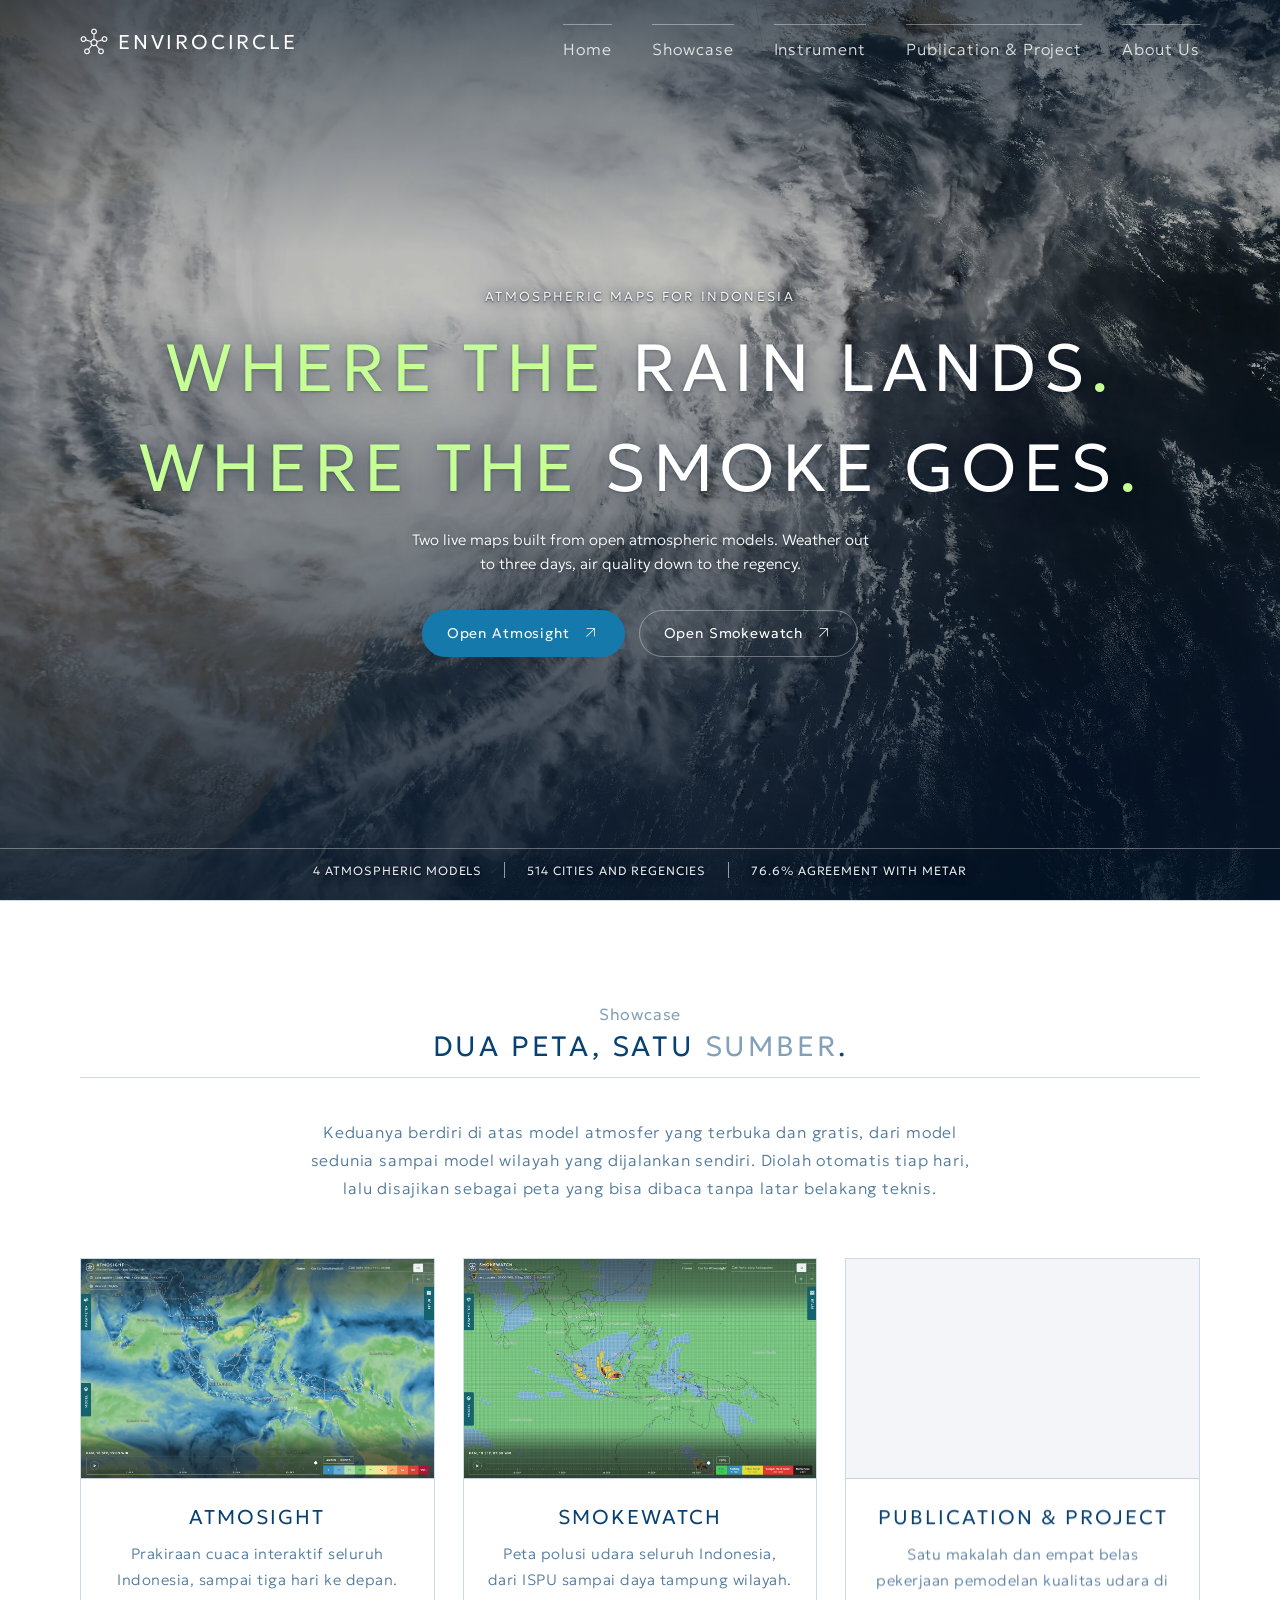
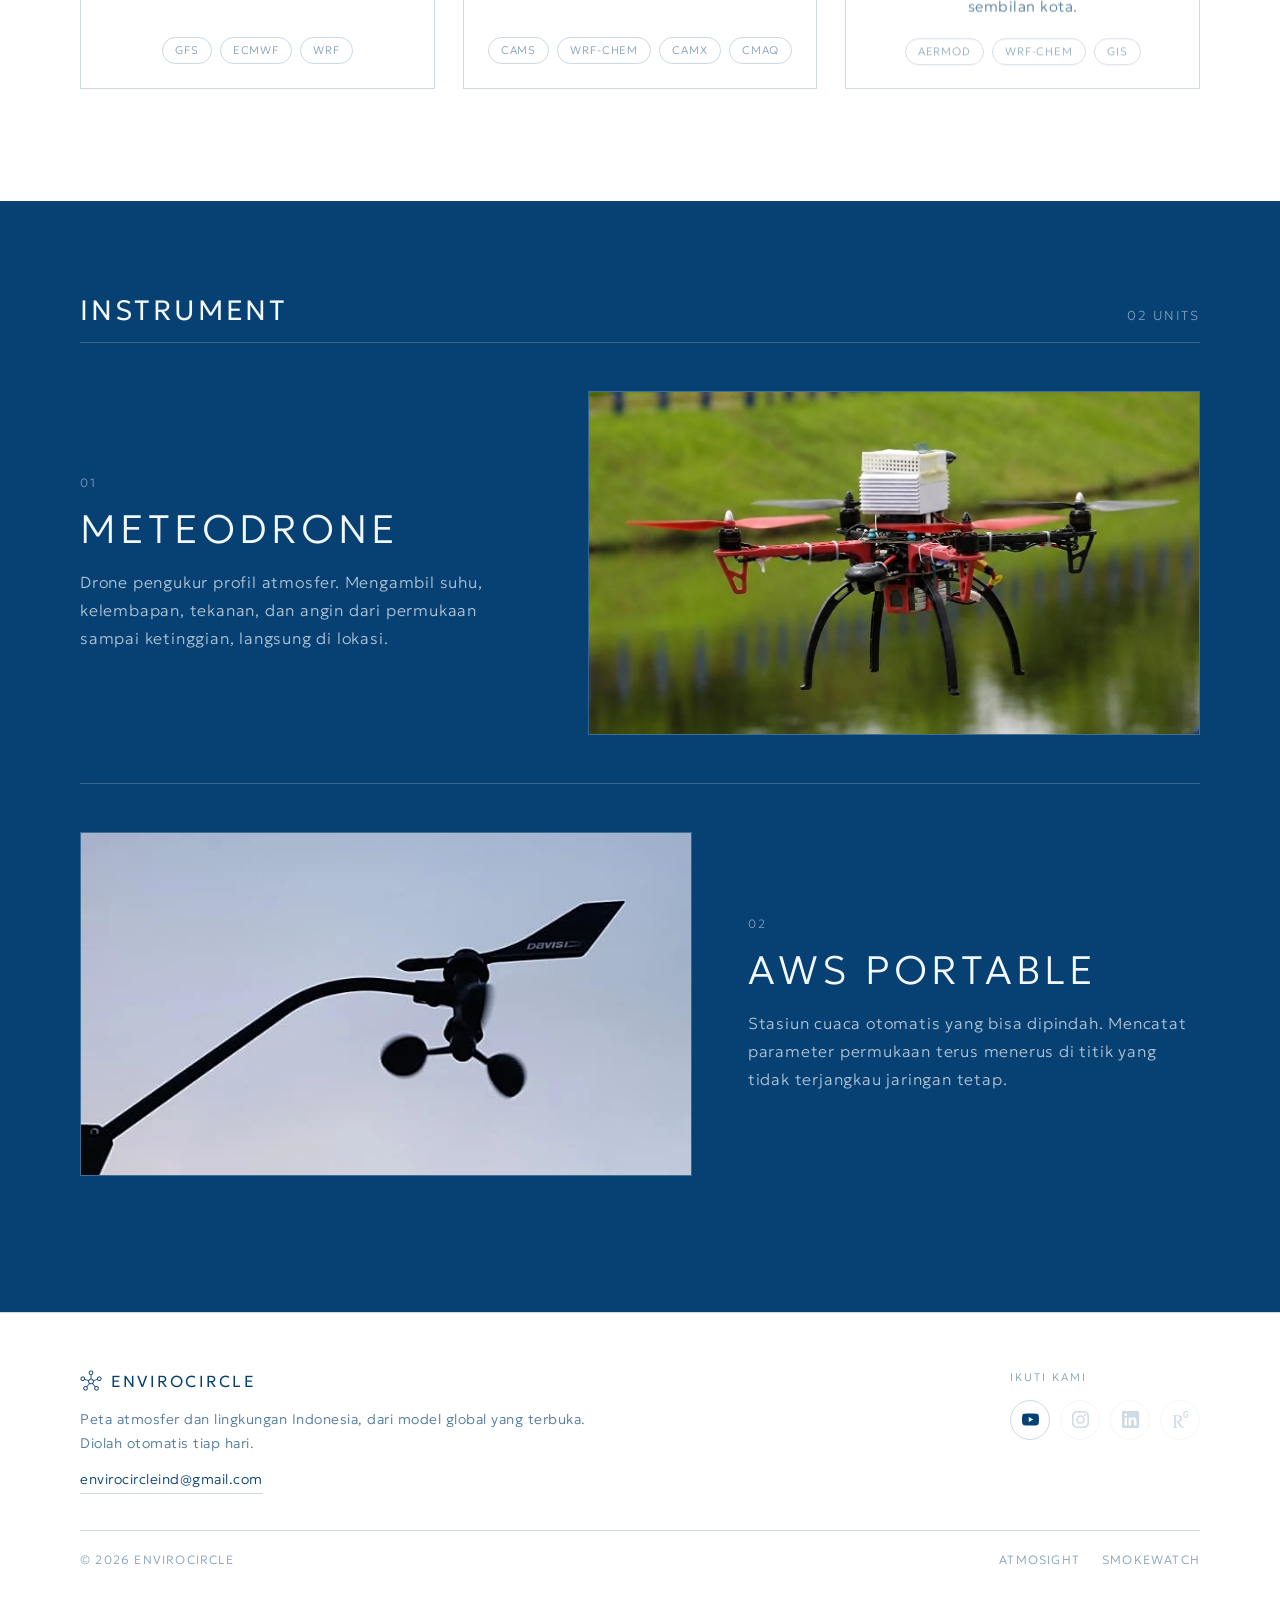
==== index.html @ d5dfc547 "Landing dirombak, dua halaman baru, dan palet diganti total Satu commit untuk dua pekerjaan sekaligu" ====
<!doctype html>
<html lang="id">
<head>
  <meta charset="utf-8" />
  <meta name="viewport" content="width=device-width, initial-scale=1" />
  <title>Envirocircle</title>
  <meta name="description" content="Platform peta cuaca dan kualitas udara Indonesia dari model global gratis. Produk Atmosight dan Smokewatch." />

  <!-- Open Graph / kartu preview saat link dibagikan.
       DITAMBAHKAN 5 Sep 2026, sebelumnya halaman ini TIDAK PUNYA sama sekali.
       Itu kelalaian yang paling merugikan dari tiga halaman yang ada, sebab
       justru alamat inilah yang paling sering dikirim ke orang. Tanpa baris
       baris ini, yang muncul di WhatsApp cuma teks alamat telanjang, tanpa
       judul, tanpa keterangan, dan tanpa gambar. -->
  <link rel="canonical" href="https://envirocircle.info/" />
  <meta property="og:type" content="website" />
  <meta property="og:site_name" content="Envirocircle" />
  <meta property="og:title" content="Envirocircle — Peta atmosfer dan lingkungan Indonesia" />
  <meta property="og:description" content="Dua peta untuk Indonesia, cuaca dan kualitas udara, dari model atmosfer terbuka. Diolah otomatis tiap hari." />
  <meta property="og:url" content="https://envirocircle.info/" />
  <meta property="og:image" content="https://envirocircle.info/og-image.jpg" />
  <meta property="og:image:width" content="2400" />
  <meta property="og:image:height" content="1100" />
  <meta name="twitter:card" content="summary_large_image" />
  <meta name="twitter:title" content="Envirocircle — Peta atmosfer dan lingkungan Indonesia" />
  <meta name="twitter:description" content="Dua peta untuk Indonesia, cuaca dan kualitas udara, dari model atmosfer terbuka. Diolah otomatis tiap hari." />
  <meta name="twitter:image" content="https://envirocircle.info/og-image.jpg" />
  <meta name="theme-color" content="#ffffff" />
  <!-- Lambang tab. Landing SEBELUMNYA tidak punya sama sekali, jadi yang
       tampil ikon kosong bawaan Chrome, sedangkan dua app peta punya. -->
  <link rel="icon" type="image/svg+xml" href="favicon.svg" />
  <link rel="apple-touch-icon" href="icon-192.png" />

  <link rel="preconnect" href="https://fonts.googleapis.com" />
  <link rel="preconnect" href="https://fonts.gstatic.com" crossorigin />
  <!-- Geologica, satu keluarga untuk seluruh halaman. Space Grotesk dan
       JetBrains Mono DIBUANG 8 Sep 2026 bersama gaya neubrutalism-nya.
       Variable font, jadi satu berkas menanggung berat 100 sampai 900, dan
       yang dipakai di sini cuma yang ringan, 200 dan 300. -->
  <link href="https://fonts.googleapis.com/css2?family=Geologica:wght@100..900&display=swap" rel="stylesheet" />
  <link href="https://fonts.googleapis.com/css2?family=Material+Symbols+Outlined:opsz,wght,FILL,GRAD@20..48,100..700,0..1,-50..200&display=block" rel="stylesheet" />
  <link rel="stylesheet" href="style.css" />

  <!-- Penanda "JS hidup". Keadaan awal animasi hanya dipasang kalau kelas ini ada,
       jadi tanpa JS seluruh teks hero tetap terlihat. -->
  <script>document.documentElement.className += " js-anim";</script>
</head>
<!-- DUA SAKLAR FOTO HERO. Aturan dan alasannya di blok DUA SAKLAR FOTO di
     style.css. Ringkasnya, ukur terang dua pita pada potongan yang benar benar
     tampil, lebih dari 150 dari 255 berarti pita itu terang dan tulisan di
     atasnya harus tinta teal, bukan putih. Angka tiap foto ada di tabel dekat
     <img> hero di bawah. -->
<!-- SAKLAR hero-diam masih ada dan masih jalan, sekarang sengaja TIDAK
     dipasang. Menambahkan kelas hero-diam ke <body> di bawah ini mematikan
     seluruh gerak hero dalam sekali sentuh, tanpa menyentuh berkas lain.
     Dipakai 27 Sep waktu animasi lama dimatikan, lalu dilepas lagi waktu
     animasi masuk yang baru dipasang. -->
<body>

  <!-- Top bar dibekukan. Sengaja DI LUAR .hero, bukan di dalamnya, supaya
       position:fixed tidak pernah tersandera containing block dari transform
       atau overflow milik hero. -->
  <header class="hero-top">
    <div class="hero-bar">
      <a class="brand" href="#top" data-anim="top">
        <span class="brand-mark"><span class="material-symbols-outlined">hub</span></span>
        <span class="brand-name">Envirocircle</span>
      </a>
      <!-- Urutan diminta user, Home, Showcase, Team. Sekaligus mengikuti urutan
           bagiannya di halaman. Penyeimbang .bar-isi dibuang, menu sudah
           mentok kanan jadi tidak ada yang perlu diimbangi. -->
      <nav class="hero-nav">
        <a href="#top" data-anim="top">Home</a>
        <a href="#showcase" data-anim="top">Showcase</a>
        <a href="#instrumen" data-anim="top">Instrument</a>
        <a href="work/" data-anim="top">Publication &amp; Project</a>
        <a href="about/" data-anim="top">About Us</a>
      </nav>
    </div>
  </header>

  <!-- ============================ HERO ============================ -->
  <section class="hero" id="top">
    <!-- LATAR FOTO, 27 September 2026.
         Menggantikan dua kanvas animasi kontur PM2.5 dan partikel angin.
         Kanvasnya dibuang dari sini dan hero.js tidak lagi dimuat, tapi dua
         duanya SENGAJA masih ada di repo. Mengembalikannya cukup menaruh lagi
         dua baris canvas di sini plus tag script hero.js di bawah.
         Lima fotonya sudah ikut di img/, jadi menukar pilihan cukup mengganti
         src di bawah ini plus membetulkan dua saklar di <body>. Terang dua
         pitanya sudah diukur pada potongan yang tampil.

           berkas           isi                 pita atas  pita bawah  saklar
           img/hero-5.webp  siklon dari satelit     190       167      bawah saja
           img/hero-4.webp  matahari terbit         222        46      nol
           img/hero-3.webp  awan senja               33        98      nol
           img/hero-2.webp  awan putih siang         77       163      bawah saja
           img/hero-1.webp  sama dengan hero-4 tapi sumbernya kecil, sudah kalah

         DUA CATATAN yang dibayar dengan kesalahan, jangan diulang.

         Satu, rata rata saja TIDAK CUKUP, lihat juga sebarannya. Pita atas
         hero-5 rata ratanya 190 alias terang, tapi itu campuran, kiri awan
         putih 199 dan kanan laut gelap dengan p10 cuma 77. Saklar
         foto-atas-terang sempat dipasang dan akibatnya menu di kanan hampir
         hilang. Kalau satu pita BELANG begitu, pakai peneduh GELAP dan huruf
         putih. Menggelapkan sanggup menurunkan sisi terang ke tingkat yang
         terbaca, sedangkan wash putih tidak sanggup menaikkan sisi gelap.
         Hitungannya, latar 230 lawan 60, peneduh gelap jadi 105 lawan 28, dua
         duanya aman untuk huruf putih. Wash putih jadi 239 lawan 130, dan 130
         itu terlalu gelap untuk tinta teal.

         Dua, angka di tabel itu diukur SEBELUM lapis gelap 25 persen dipasang
         27 Sep. Lapis itu menurunkan kedua pita sekitar seperempatnya, jadi
         hero-5 yang tadinya 190 dan 167 kini sekitar 142 dan 125, dua duanya
         di bawah 150. Itu sebabnya sekarang TIDAK ADA saklar yang dipasang
         sama sekali dan tulisannya putih semua. Kalau ganti foto, ukur ulang
         SESUDAH lapis gelapnya, bukan sebelum.

         Tiga, hero-4 pita atasnya 222 tapi tetap TIDAK perlu foto-atas-terang,
         sebab peneduh gelap bawaan sudah menurunkannya ke sekitar 104. Angka
         150 itu patokan awal, bukan hukum. Kalau ragu, potret lalu lihat.

         RESEP MEMBUAT WEBP-NYA, jangan asal simpan ulang. Ada DUA resep,
         pilih menurut besar sumbernya.

         A. Sumber BESAR, 3000 piksel ke atas. Dipakai hero-4 dan hero-5.
            Khusus hero-5 sumbernya TEGAK 5600x7200, jadi dipotong dulu jadi
            pita 3:2 dengan pusat di 52 persen tinggi, baru dikecilkan. Kalau
            dikirim tegak apa adanya, 56 persen gambarnya tidak pernah tampil
            di desktop dan berkasnya 814 KB, bukan 438 KB. Pertajamnya juga
            lebih tipis lagi (r0,6 50 persen) sebab citra satelit itu berbintik
            dan mempertajamnya bikin berkasnya membengkak tanpa terlihat.
            Kecilkan dulu ke 2800 lebar dengan Lanczos, baru dipertajam TIPIS.

              from PIL import Image, ImageFilter
              im = Image.open("Hero#4.jpg").convert("RGB")
              im = im.resize((2800, 1867), Image.LANCZOS)
              im = im.filter(ImageFilter.UnsharpMask(radius=0.9, percent=75, threshold=3))
              im.save("img/hero-4.webp", "WEBP", quality=84, method=6)

            Kenapa 2800 dan bukan lebih besar. Diukur, di layar retina 2880
            ketajamannya naik terus sampai sekitar 2800 lalu DATAR, 70,2 di
            2800 lawan 71,0 di 3200, sementara berkasnya terus membengkak.
            Kenapa bukan 1920. Di layar 1920 biasa memang 1920 paling tajam
            sebab tidak diskalakan sama sekali, tapi di retina dia anjlok ke
            47,0. Mengecilkan gambar itu jauh lebih ramah daripada
            membesarkan, jadi kelebihan piksel tidak merugikan.

         B. Sumber KECIL, seperti Hero#1 sampai Hero#3 yang cuma 1440x1024.
            Jangan dikecilkan, langsung pertajam KUAT di ukuran aslinya.

              im = im.filter(ImageFilter.UnsharpMask(radius=1.2, percent=85, threshold=3))
              im.save("img/hero-3.webp", "WEBP", quality=90, method=6)

            Alasannya, browser yang meregangkan 1440 ke 1920 memotong
            ketajaman jadi separuh, 132,7 turun ke 52,8. Dipertajam dulu
            mengembalikannya ke 111. Membuat berkas 2880 hasil pembesaran
            JUSTRU lebih tumpul (95) dan dua kali lebih berat, jadi jangan.
            Unsharp lebih kuat dari ini mulai memunculkan bintik di langit
            yang rata, threshold 3 itu yang menahannya. -->
    <div class="hero-foto" aria-hidden="true">
      <img src="img/hero-5.webp" alt="" width="2400" height="1600"
           fetchpriority="high" decoding="async" />
    </div>


    <!-- ISI HERO, ditulis ulang 27 September 2026.
         Sebelumnya cuma tagline "Precise Forecast." dan satu tombol "See it
         live". Empat hal yang tidak dijawabnya, ini apa, di mana, ada berapa
         peta, dan kenapa harus percaya. Sekarang lima lapis, label, judul,
         penjelas, dua tombol, lalu pita bukti.

         JUDUL LAMA BESERTA ANIMASINYA disimpan utuh di bawah blok ini sebagai
         komentar. Koreografi titik yang memantul dari "Forecast." ke huruf i
         itu TERIKAT pada dua kata itu, tidak bisa ikut pindah ke judul baru.
         Kalau mau dikembalikan, tukar saja blok h1-nya. -->
    <div class="hero-inner">
      <!-- Pembungkus yang MEMUSATKAN. Dia yang memakan sisa tinggi hero lalu
           menaruh isinya di tengah, tegak maupun mendatar. Pita bukti sengaja
           di luar dia, supaya tetap menempel di tepi bawah. -->
      <div class="hero-tengah">
      <div class="hero-teks">
        <span class="hero-kicker" data-anim="fade">Atmospheric maps for Indonesia</span>

        <!-- Dua baris = dua produk, satu baris satu peta. Kata "Where the"
             berulang di dua baris, jadi yang berulang itu yang diredupkan
             lewat kelas .glow dan yang membedakan dibiarkan penuh. Titiknya
             terakota, meneruskan motif titik dari judul lama. -->
        <h1 class="hero-title">
          <span class="hl hl-1"><span class="hl-in"><span class="glow">Where the </span>rain lands<span class="ttk">.</span></span></span>
          <span class="hl hl-2"><span class="hl-in"><span class="glow">Where the </span>smoke goes<span class="ttk">.</span></span></span>
        </h1>

        <p class="hero-lead" data-anim="fade">Two live maps built from open atmospheric models. Weather out to three days, air quality down to the regency.</p>
      </div>

      <!-- Dua pintu untuk dua kebutuhan. Yang cari hujan dan yang cari asap
           karhutla itu bukan orang yang sama, jadi satu tombol umum menyuruh
           mereka menebak. Atmosight yang berisi, Smokewatch bergaris, sebab
           dua tombol berisi sama sama mencolok justru menghilangkan titik
           tumpu. Kalau mau ditukar, pindahkan saja kelas pill--garis. -->
      <div class="hero-foot">
        <a class="pill pill--lg" href="atmosight/" data-anim="fade">
          <span>Open Atmosight</span>
          <span class="pill-ico"><span class="material-symbols-outlined">arrow_outward</span></span>
        </a>
        <a class="pill pill--lg pill--garis" href="smokewatch/" data-anim="fade">
          <span>Open Smokewatch</span>
          <span class="pill-ico"><span class="material-symbols-outlined">arrow_outward</span></span>
        </a>
      </div>
      </div>

      <!-- PITA BUKTI. Menempel di tepi bawah hero, melebar penuh sampai
           gutter, dipisah garis rambut. Isinya angka, bukan janji. Butir
           terakhir DIISI DARI DATA, bukan diketik, lihat skrip di ekor
           berkas. Kalau katalognya tak terbaca, butir itu sembunyi sendiri
           dan tiga butir lainnya tetap tampil. -->
      <div class="hero-bukti">
        <!-- Garisnya elemen sungguhan, bukan border milik wadah, supaya bisa
             DITARIK dari tengah ke dua sisi waktu masuk. Border tidak bisa
             dianimasikan seperti itu, transform butuh elemen sendiri. -->
        <span class="hb-garis" aria-hidden="true"></span>
        <span class="hb-butir">4 atmospheric models</span>
        <span class="hb-butir">514 cities and regencies</span>
        <span class="hb-butir">76.6% agreement with METAR</span>
        <span class="hb-butir" id="hero-segar" hidden></span>
      </div>
    </div>

    <!-- CADANGAN JUDUL LAMA, 27 September 2026. Jangan dihapus, ini satu
         satunya tempat koreografi titik itu masih tertulis utuh. Kalau mau
         dipakai lagi, tukar dengan <h1> di atas, lalu buang kelas hero-diam
         dari <body>.

         <h1 class="hero-title">
           <span class="hl hl-1"><span class="hl-in"><span class="pc pc-a">Prec</span><span class="pc pc-i">&#305;</span><span class="pc pc-b">se</span></span></span>
           <span class="hl hl-2"><span class="hl-in"><span class="pc fc-a glow">Foreca</span><span class="pc fc-s glow">s</span><span class="pc fc-t glow">t</span><span class="fc-slot"><span class="pc fc-dot">.</span><span class="fc-dot2">.</span></span></span></span>
         </h1>

         Huruf i ditulis &#305; yaitu i TANPA TITIK, sebab titiknya datang
         belakangan dari titik milik "Forecast." yang ditendang huruf t.
         Advance &#305; sama persis dengan i, dan Prec + &#305; + se = 702,40
         = advance "Precise" utuh, jadi tidak ada kerning yang hilang gara
         gara dipecah. -->
  </section>

  <!-- ============ Bagian lain (disembunyikan dulu, digarap nanti) ============ -->
  <main>

    <section id="tentang" hidden>
      <div class="wrap">
        <div class="about-band">
          <span class="section-head">Tentang</span>
          <h2>Satu platform, <span class="glow">dua peta</span> untuk Indonesia.</h2>
          <p>Envirocircle adalah platform peta atmosfer dan lingkungan untuk Indonesia. Kami ambil model global yang terbuka dan gratis, lalu olah jadi peta interaktif yang bisa dibaca tanpa latar belakang teknis.</p>
          <p>Semua berjalan otomatis. Data disegarkan tiap hari, dan tiap titik di peta bisa diklik untuk rincian setempat.</p>
        </div>
      </div>
    </section>

    <section id="showcase">
      <div class="wrap">
        <!-- Pola kepala bagian yang sama dengan Team, label kecil lalu judul
             lalu garis rambut. Pembungkusnya yang menggambar garisnya. -->
        <div class="sec-head">
          <span class="section-head" data-sc>Showcase</span>
          <h2 class="sc-title" data-sc>Dua peta, satu <span class="glow">sumber</span>.</h2>
        </div>
        <p class="sc-lead" data-sc>Keduanya berdiri di atas model atmosfer yang terbuka dan gratis, dari model sedunia sampai model wilayah yang dijalankan sendiri. Diolah otomatis tiap hari, lalu disajikan sebagai peta yang bisa dibaca tanpa latar belakang teknis.</p>

        <!-- TIGA KARTU BERJAJAR, ditulis ulang 27 September 2026.

             Sebelumnya korsel satu kartu besar dengan dua panah geser, dan
             keterangannya di bawah, cuma milik kartu yang sedang aktif. Yang
             diminta user sekarang kebalikannya, ketiganya tampil sekaligus
             dalam satu bingkai, dan tiap kartu memperlihatkan pratinjau, nama,
             dan keterangannya bersamaan tanpa perlu digulir.

             KODE KORSELNYA TIDAK DIBUANG. Seluruh IIFE-nya masih utuh di
             anim.js dan seluruh CSS-nya masih utuh di style.css. Dia
             mematikan dirinya sendiri dengan rapi, sebab baris pertamanya
             mencari #sc-rel, #sc-kiri, #sc-kanan, dan #sc-ket, dan keempatnya
             sudah tidak ada di sini lagi. Jadi menghidupkannya kembali cukup
             mengembalikan markup ini, tanpa menyentuh berkas lain.

             IKUT HILANG bersama korsel itu KARTU PETA HIDUP, yaitu bingkai
             iframe yang memuat app sungguhan lalu dikecilkan dari 1400x875.
             Itu keputusan yang perlu diketahui, bukan kelalaian. Dengan tiga
             kartu berjajar lebarnya tinggal sekitar sepertiga, peta hidup di
             ukuran segitu tidak terbaca, dua iframe sekaligus berat, dan
             kartu ketiga memang tidak punya app untuk dimuat. Jadi ketiganya
             sekarang memakai pratinjau diam. Kodenya tetap ada kalau nanti
             mau dipakai lagi, misalnya cuma pada kartu yang sedang disorot. -->
        <div class="sc-baris" data-sc>
          <a class="sc-kartu" href="atmosight/">
            <span class="sc-kartu-gambar">
              <img src="img/atmosight.webp?v=20260911" width="1400" height="875" decoding="async"
                   alt="Tampilan Atmosight, peta angin seluruh Indonesia dari model GFS" />
            </span>
            <span class="sc-kartu-isi">
              <span class="sc-kartu-nama">Atmosight</span>
              <span class="sc-kartu-desc">Prakiraan cuaca interaktif seluruh Indonesia, sampai tiga hari ke depan.</span>
              <span class="chips">
                <span class="chip">GFS</span><span class="chip">ECMWF</span><span class="chip">WRF</span>
              </span>
            </span>
          </a>

          <a class="sc-kartu" href="smokewatch/">
            <span class="sc-kartu-gambar">
              <img src="img/smokewatch.webp?v=20260911" width="1400" height="875" decoding="async"
                   alt="Tampilan Smokewatch, peta ISPU seluruh Indonesia dari model CAMS" />
            </span>
            <span class="sc-kartu-isi">
              <span class="sc-kartu-nama">Smokewatch</span>
              <span class="sc-kartu-desc">Peta polusi udara seluruh Indonesia, dari ISPU sampai daya tampung wilayah.</span>
              <span class="chips">
                <span class="chip">CAMS</span><span class="chip">WRF-Chem</span><span class="chip">CAMx</span><span class="chip">CMAQ</span>
              </span>
            </span>
          </a>

          <!-- Kartu ketiga SUDAH HIDUP sejak 27 Sep, tujuannya halaman
               work/ yang berisi satu makalah dan empat belas pekerjaan.
               Pratinjaunya memakai figur peta kerawanan banjir dari
               makalahnya, sebab itu satu satunya gambar di sini yang
               benar benar hasil, bukan tangkapan layar app. -->
          <a class="sc-kartu" href="work/">
            <span class="sc-kartu-gambar">
              <img src="img/karya/pub-1.webp" width="1100" height="553" decoding="async"
                   alt="Peta kerawanan banjir Bandar Lampung, keluaran model dari makalah kami" />
            </span>
            <span class="sc-kartu-isi">
              <span class="sc-kartu-nama">Publication &amp; Project</span>
              <span class="sc-kartu-desc">Satu makalah dan empat belas pekerjaan pemodelan kualitas udara di sembilan kota.</span>
              <span class="chips">
                <span class="chip">AERMOD</span><span class="chip">WRF-Chem</span><span class="chip">GIS</span>
              </span>
            </span>
          </a>
        </div>
      </div>
    </section>


    <!-- INSTRUMEN, menggantikan bagian Team, 27 September 2026.

         Tata letaknya mengikuti bagian CORPORATE SOCIAL RESPONSIBILITY di
         raja.co.id/en, dibongkar dari HTML-nya sendiri bukan ditebak. Yang
         diambil tiga hal.
           1. Pita berwarna penuh selebar layar, di sana hijau, di sini teal.
           2. Kepalanya SATU BARIS LABEL SAJA, seukuran judul t2 yaitu 28px
              berat 300 huruf besar, dengan garis rambut 0,7px di bawahnya.
              Tidak ada judul kedua, tidak ada kalimat pembuka.
           3. Isinya keterangan di KIRI dan gambar di KANAN.

         FOTONYA BELUM ADA. Yang terpasang sekarang bidang kosong bergaris
         rambut dengan satu ikon, sesuai permintaan user pakai dummy dulu.
         Begitu fotonya masuk, sisipkan <img> di dalam .ins-foto lalu buang
         ikon dan baris catatannya, CSS-nya sudah siap menerima.

         KETERANGANNYA JUGA SEMENTARA. Ditulis dari nama alatnya saja, belum
         dikonfirmasi ke user, sebab yang diminta sekarang tata letaknya dulu. -->
    <section id="instrumen">
      <div class="wrap">
        <div class="bag-head" data-sc>
          <h2 class="bag-judul">Instrument</h2>
          <span class="bag-jumlah">02 units</span>
        </div>

        <div class="ins-baris" data-sc>
          <div class="ins-teks">
            <span class="ins-no">01</span>
            <h3 class="ins-nama">Meteodrone</h3>
            <p class="ins-desc">Drone pengukur profil atmosfer. Mengambil suhu, kelembapan, tekanan, dan angin dari permukaan sampai ketinggian, langsung di lokasi.</p>
          </div>
          <div class="ins-foto">
            <img src="img/instrumen-meteodrone.webp" width="1246" height="701" loading="lazy" decoding="async"
                 alt="Meteodrone, drone pengukur profil atmosfer" />
          </div>
        </div>

        <!-- Baris kedua DIBALIK, foto di kiri keterangan di kanan. Zigzag,
             diminta user. Urutan di markup sengaja TIDAK ditukar, yang ditukar
             cuma kolomnya lewat CSS, supaya urutan bacanya tetap nomor, nama,
             keterangan, lalu gambar, baik di pembaca layar maupun waktu
             ditumpuk di layar sempit. -->
        <div class="ins-baris ins-baris--balik" data-sc>
          <div class="ins-teks">
            <span class="ins-no">02</span>
            <h3 class="ins-nama">AWS Portable</h3>
            <p class="ins-desc">Stasiun cuaca otomatis yang bisa dipindah. Mencatat parameter permukaan terus menerus di titik yang tidak terjangkau jaringan tetap.</p>
          </div>
          <div class="ins-foto">
            <img src="img/instrumen-aws.webp" width="690" height="388" loading="lazy" decoding="async"
                 alt="AWS portable, stasiun cuaca otomatis yang bisa dipindah" />
          </div>
        </div>
      </div>
    </section>

    <!-- Bagian Publication dan Project SUDAH PINDAH ke halaman sendiri,
         work/index.html, 27 September 2026. Sempat ditulis sebagai dua
         bagian di landing ini, lalu user memutuskan dia harus halaman
         terpisah, bukan landing yang ditambah bagian. Isinya gambar keluaran
         model yang banyak dan besar, dan itu memang tidak pantas menumpang
         di halaman depan.

         Pintunya kartu ketiga di Showcase, yang sekarang sudah hidup. -->
    <!-- CADANGAN BAGIAN TEAM, 27 September 2026. Diganti Instrumen atas
         permintaan user. Markup dan seluruh CSS .team-* masih utuh, dan tiga
         fotonya masih ada di img/. Mengembalikannya cukup menukar blok ini
         dengan yang di atas, lalu membetulkan tautan menu dan dua daftar
         bagian di anim.js.

    <section id="team">
      <div class="wrap">
        <div class="team-head">
          <span class="section-head" data-sc>Team</span>
          <h2 class="team-title" data-sc>Meet our team.</h2>
        </div>

        <!- - Urutannya Alvin, Andreas, Farras. - ->
        <div class="team-row" data-sc>
          <h3 class="team-name">Alvin</h3>
          <div class="team-photo">
            <img src="img/tim-alvin.webp" width="466" height="585"
                 decoding="async" alt="Alvin" />
          </div>
        </div>

        <div class="team-row" data-sc>
          <h3 class="team-name">Andreas</h3>
          <div class="team-photo">
            <img src="img/tim-andreas.webp" width="466" height="800"
                 decoding="async" alt="Andreas" />
          </div>
        </div>

        <div class="team-row" data-sc>
          <h3 class="team-name">Farras</h3>
          <div class="team-photo">
            <img src="img/tim-farras.webp" width="487" height="800"
                 decoding="async" alt="Farras" />
          </div>
        </div>
      </div>
    </section>
    -->

    <!-- FOOTER, 27 September 2026.

         SENGAJA DI LUAR TUMPUKAN STICKY. Hero, Showcase, dan Instrumen saling
         menumpuk waktu digulir, tapi footer TIDAK ikut, diminta user. Dia
         position relative dengan z-index 4, satu tingkat di atas Instrumen
         yang 3, jadi dia menutup rapi waktu naik dan tidak pernah tertimpa.

         Yang sudah punya alamat cuma YouTube dan surel. Sisanya sengaja
         ditampilkan sebagai LOGO MATI, bukan tautan, sebab akunnya belum ada.
         Ditulis <span>, bukan <a> tanpa href, supaya betul betul tidak bisa
         diklik dan tidak ikut urutan tab. Begitu akunnya ada, tukar <span>
         jadi <a href="..."> lalu buang kelas f-sos--mati. -->
    <footer>
      <div class="wrap">
        <div class="f-atas" data-sc>
          <div class="f-kiri">
            <a class="f-brand" href="#top">
              <span class="f-brand-mark"><span class="material-symbols-outlined">hub</span></span>
              <span>Envirocircle</span>
            </a>
            <p class="f-note">Peta atmosfer dan lingkungan Indonesia, dari model global yang terbuka. Diolah otomatis tiap hari.</p>
            <a class="f-surel" href="mailto:envirocircleind@gmail.com">envirocircleind@gmail.com</a>
          </div>

          <div class="f-kanan">
            <span class="f-sos-label">Ikuti kami</span>
            <div class="f-sos">
              <a class="f-sos-btn" href="https://www.youtube.com/@enviroCircle"
                 target="_blank" rel="noopener" aria-label="YouTube Envirocircle"><svg viewBox="0 0 24 24" aria-hidden="true" focusable="false"><path d="M23.498 6.186a3.016 3.016 0 0 0-2.122-2.136C19.505 3.545 12 3.545 12 3.545s-7.505 0-9.377.505A3.017 3.017 0 0 0 .502 6.186C0 8.07 0 12 0 12s0 3.93.502 5.814a3.016 3.016 0 0 0 2.122 2.136c1.871.505 9.376.505 9.376.505s7.505 0 9.377-.505a3.015 3.015 0 0 0 2.122-2.136C24 15.93 24 12 24 12s0-3.93-.502-5.814zM9.545 15.568V8.432L15.818 12l-6.273 3.568z" /></svg></a>
              <span class="f-sos-btn f-sos--mati" title="Belum ada" aria-hidden="true"><svg viewBox="0 0 24 24" aria-hidden="true" focusable="false"><path d="M7.0301.084c-1.2768.0602-2.1487.264-2.911.5634-.7888.3075-1.4575.72-2.1228 1.3877-.6652.6677-1.075 1.3368-1.3802 2.127-.2954.7638-.4956 1.6365-.552 2.914-.0564 1.2775-.0689 1.6882-.0626 4.947.0062 3.2586.0206 3.6671.0825 4.9473.061 1.2765.264 2.1482.5635 2.9107.308.7889.72 1.4573 1.388 2.1228.6679.6655 1.3365 1.0743 2.1285 1.38.7632.295 1.6361.4961 2.9134.552 1.2773.056 1.6884.069 4.9462.0627 3.2578-.0062 3.668-.0207 4.9478-.0814 1.28-.0607 2.147-.2652 2.9098-.5633.7889-.3086 1.4578-.72 2.1228-1.3881.665-.6682 1.0745-1.3378 1.3795-2.1284.2957-.7632.4966-1.636.552-2.9124.056-1.2809.0692-1.6898.063-4.948-.0063-3.2583-.021-3.6668-.0817-4.9465-.0607-1.2797-.264-2.1487-.5633-2.9117-.3084-.7889-.72-1.4568-1.3876-2.1228C21.2982 1.33 20.628.9208 19.8378.6165 19.074.321 18.2017.1197 16.9244.0645 15.6471.0093 15.236-.005 11.977.0014 8.718.0076 8.31.0215 7.0301.0839m.1402 21.6932c-1.17-.0509-1.8053-.2453-2.2287-.408-.5606-.216-.96-.4771-1.3819-.895-.422-.4178-.6811-.8186-.9-1.378-.1644-.4234-.3624-1.058-.4171-2.228-.0595-1.2645-.072-1.6442-.079-4.848-.007-3.2037.0053-3.583.0607-4.848.05-1.169.2456-1.805.408-2.2282.216-.5613.4762-.96.895-1.3816.4188-.4217.8184-.6814 1.3783-.9003.423-.1651 1.0575-.3614 2.227-.4171 1.2655-.06 1.6447-.072 4.848-.079 3.2033-.007 3.5835.005 4.8495.0608 1.169.0508 1.8053.2445 2.228.408.5608.216.96.4754 1.3816.895.4217.4194.6816.8176.9005 1.3787.1653.4217.3617 1.056.4169 2.2263.0602 1.2655.0739 1.645.0796 4.848.0058 3.203-.0055 3.5834-.061 4.848-.051 1.17-.245 1.8055-.408 2.2294-.216.5604-.4763.96-.8954 1.3814-.419.4215-.8181.6811-1.3783.9-.4224.1649-1.0577.3617-2.2262.4174-1.2656.0595-1.6448.072-4.8493.079-3.2045.007-3.5825-.006-4.848-.0608M16.953 5.5864A1.44 1.44 0 1 0 18.39 4.144a1.44 1.44 0 0 0-1.437 1.4424M5.8385 12.012c.0067 3.4032 2.7706 6.1557 6.173 6.1493 3.4026-.0065 6.157-2.7701 6.1506-6.1733-.0065-3.4032-2.771-6.1565-6.174-6.1498-3.403.0067-6.156 2.771-6.1496 6.1738M8 12.0077a4 4 0 1 1 4.008 3.9921A3.9996 3.9996 0 0 1 8 12.0077" /></svg></span>
              <span class="f-sos-btn f-sos--mati" title="Belum ada" aria-hidden="true"><svg viewBox="0 0 24 24" aria-hidden="true" focusable="false"><path d="M20.447 20.452h-3.554v-5.569c0-1.328-.027-3.037-1.852-3.037-1.853 0-2.136 1.445-2.136 2.939v5.667H9.351V9h3.414v1.561h.046c.477-.9 1.637-1.85 3.37-1.85 3.601 0 4.267 2.37 4.267 5.455v6.286zM5.337 7.433c-1.144 0-2.063-.926-2.063-2.065 0-1.138.92-2.063 2.063-2.063 1.14 0 2.064.925 2.064 2.063 0 1.139-.925 2.065-2.064 2.065zm1.782 13.019H3.555V9h3.564v11.452zM22.225 0H1.771C.792 0 0 .774 0 1.729v20.542C0 23.227.792 24 1.771 24h20.451C23.2 24 24 23.227 24 22.271V1.729C24 .774 23.2 0 22.222 0h.003z" /></svg></span>
              <span class="f-sos-btn f-sos--mati" title="Belum ada" aria-hidden="true"><svg viewBox="0 0 24 24" aria-hidden="true" focusable="false"><path d="M19.586 0c-.818 0-1.508.19-2.073.565-.563.377-.97.936-1.213 1.68a3.193 3.193 0 0 0-.112.437 8.365 8.365 0 0 0-.078.53 9 9 0 0 0-.05.727c-.01.282-.013.621-.013 1.016a31.121 31.123 0 0 0 .014 1.017 9 9 0 0 0 .05.727 7.946 7.946 0 0 0 .077.53h-.005a3.334 3.334 0 0 0 .113.438c.245.743.65 1.303 1.214 1.68.565.376 1.256.564 2.075.564.8 0 1.536-.213 2.105-.603.57-.39.94-.916 1.175-1.65.076-.235.135-.558.177-.93a10.9 10.9 0 0 0 .043-1.207v-.82c0-.095-.047-.142-.14-.142h-3.064c-.094 0-.14.047-.14.141v.956c0 .094.046.14.14.14h1.666c.056 0 .084.03.084.086 0 .36 0 .62-.036.865-.038.244-.1.447-.147.606-.108.385-.348.664-.638.876-.29.212-.738.35-1.227.35-.545 0-.901-.15-1.21-.353-.306-.203-.517-.454-.67-.915a3.136 3.136 0 0 1-.147-.762 17.366 17.367 0 0 1-.034-.656c-.01-.26-.014-.572-.014-.939a26.401 26.403 0 0 1 .014-.938 15.821 15.822 0 0 1 .035-.656 3.19 3.19 0 0 1 .148-.76 1.89 1.89 0 0 1 .742-1.01c.344-.244.593-.352 1.137-.352.508 0 .815.096 1.144.303.33.207.528.492.764.925.047.094.111.118.198.07l1.044-.43c.075-.048.09-.115.042-.199a3.549 3.549 0 0 0-.466-.742 3 3 0 0 0-.679-.607 3.313 3.313 0 0 0-.903-.41A4.068 4.068 0 0 0 19.586 0zM8.217 5.836c-1.69 0-3.036.086-4.297.086-1.146 0-2.291 0-3.007-.029v.831l1.088.2c.744.144 1.174.488 1.174 2.264v11.288c0 1.777-.43 2.12-1.174 2.263l-1.088.2v.832c.773-.029 2.12-.086 3.465-.086 1.29 0 2.951.057 3.667.086v-.831l-1.49-.2c-.773-.115-1.174-.487-1.174-2.264v-4.784c.688.057 1.29.057 2.206.057 1.748 3.123 3.41 5.472 4.355 6.56.86 1.032 2.177 1.691 3.839 1.691.487 0 1.003-.086 1.318-.23v-.744c-1.031 0-2.063-.716-2.808-1.518-1.26-1.376-2.95-3.582-4.355-6.074 2.32-.545 4.04-2.722 4.04-4.9 0-3.208-2.492-4.698-5.758-4.698zm-.515 1.29c2.406 0 3.839 1.26 3.839 3.552 0 2.263-1.547 3.782-4.097 3.782-.974 0-1.404-.03-2.063-.086v-7.19c.66-.059 1.547-.059 2.32-.059z" /></svg></span>
            </div>
          </div>
        </div>

        <div class="f-bawah" data-sc>
          <span class="f-hak">&copy; 2026 Envirocircle</span>
          <span class="f-tautan">
            <a href="atmosight/">Atmosight</a>
            <a href="smokewatch/">Smokewatch</a>
          </span>
        </div>
      </div>
    </footer>

  </main>

  <!-- hero.js DILEPAS 27 Sep 2026, latarnya sekarang foto bukan kanvas.
       Berkasnya dan pm25-frames.json sengaja tetap di repo. -->
  <!-- Butir terakhir pita bukti, diisi dari data bukan diketik. Yang dibaca
       cuma header Last-Modified catalog.json GFS, jadi ongkosnya satu
       permintaan HEAD tanpa badan. Pola dan alasannya sama dengan titik segar
       di dua app, yang ditanya kapan berkasnya MENDARAT di folder kita, bukan
       kapan datanya dimasak. Gagal apa pun, butirnya tetap sembunyi dan sisa
       pita tidak terganggu. -->
  <script>
  (function () {
    var el = document.getElementById("hero-segar");
    if (!el || !window.fetch) return;
    var BULAN = ["Jan","Feb","Mar","Apr","May","Jun","Jul","Aug","Sep","Oct","Nov","Dec"];
    fetch("backend/atmosight/data/output/gfs/catalog.json", { method: "HEAD", cache: "no-store" })
      .then(function (r) {
        var lm = r.ok && r.headers.get("last-modified");
        if (!lm) return;
        var d = new Date(lm);
        if (isNaN(d.getTime())) return;
        var w = new Date(d.getTime() + 7 * 3600000);   // WIB = UTC+7
        var dua = function (n) { return (n < 10 ? "0" : "") + n; };
        el.textContent = "Updated " + w.getUTCDate() + " " + BULAN[w.getUTCMonth()] +
                         ", " + dua(w.getUTCHours()) + "." + dua(w.getUTCMinutes()) + " WIB";
        el.hidden = false;
      })
      .catch(function () { /* jaringan mati, biarkan sembunyi */ });
  })();
  </script>
  <script src="vendor/gsap.min.js"></script>
  <script src="vendor/ScrollTrigger.min.js"></script>
  <script src="anim.js"></script>
</body>
</html>
---- style.css ----
/* =====================================================================
   Envirocircle, landing.

   GAYA DIGANTI TOTAL 8 September 2026. Yang sebelumnya di sini neubrutalism,
   garis 3px, bayangan keras nol blur, isian cyan, tombol yang turun menempel
   waktu ditekan. Semua itu DIBUANG, bukan dilunakkan. Jangan dipasang lagi
   sepotong sepotong, dua bahasa itu tidak bisa hidup di satu halaman.

   Acuannya raja.co.id, dibongkar langsung dari CSS-nya, bukan ditebak.
   Yang diambil empat hal.
     1. Satu keluarga huruf untuk segalanya, Geologica.
     2. Berat huruf RINGAN semua. Judul 300, badan 200, terkecil 100.
        Tidak ada yang tebal.
     3. Judul HURUF BESAR dengan jarak huruf 0,1em. Ini yang paling menentukan
        rasanya. Tanpa jarak selebar itu, huruf besar tipis cuma terbaca
        seperti teriakan.
     4. Bentuk dibuat dari RUANG KOSONG dan GARIS RAMBUT 0,7px, bukan dari
        border dan bayangan. Tidak ada box-shadow di berkas ini, sengaja.

   PALETNYA DIGANTI TOTAL 27 September 2026, colorhunt
   074173-1679AB-5DEBD7-C5FF95. Empat warna itu saja, tidak ditambah warna
   lain, dan kertasnya TETAP PUTIH, diminta user. Peran tiap warna ditulis
   di :root di bawah. Yang berubah cuma NILAI tokennya, satu pun aturan
   di bawah :root tidak perlu disentuh, itu sebabnya tokennya dulu dibuat.
   ===================================================================== */

:root {
  /* ---- PALET BARU, 27 September 2026 ----
     colorhunt 074173-1679AB-5DEBD7-C5FF95, dipilih user. Perintahnya
     "modif total paletnya" dan "background dominan putih". Jadi kertasnya
     tetap putih, keempat warna itu yang jadi tinta, penunjuk, dan pemuncak.

     Perannya dibagi menurut ANGKA KONTRAS, bukan menurut selera.
       #074173  10,43 di atas putih  -> TINTA. Semua teks, garis, pita gelap.
       #1679AB   4,82 di atas putih  -> PENUNJUK. Lolos sebagai teks maupun
                                        sebagai bidang berhuruf putih.
       #5DEBD7   1,47 di atas putih  -> TIDAK BOLEH jadi teks di atas putih.
                                        Dia BIDANG, dan hurufnya tinta (7,12).
       #C5FF95   1,16 di atas putih  -> sama, bahkan lebih terang. Cuma jadi
                                        pemuncak di ATAS tinta (9,00).
     Dua warna terakhir itu yang paling sering salah pakai. Kalau ragu,
     tanya satu hal, apakah dia berdiri di atas putih. Kalau iya, jangan. */
  --ink: #074173;
  --paper: #ffffff;
  --ink-70: rgba(7, 65, 115, .7);
  --ink-50: rgba(7, 65, 115, .5);
  --ink-20: rgba(7, 65, 115, .2);
  /* Ditambah 27 Sep 2026 untuk garis rambut DI ATAS FOTO. Garis 20 persen
     lahir untuk kertas putih, di atas foto yang ramai dia hilang. */
  --ink-30: rgba(7, 65, 115, .3);
  --ink-5:  rgba(7, 65, 115, .05);

  /* Kebalikannya, dipakai di pita gelap Instrumen, Project, dan pita angka
     About. Hurufnya bukan putih murni tapi putih kebiruan yang sehue dengan
     tintanya, kontras 9,74 di atas #074173, lapang. */
  --sisi: #074173;
  --sisi-teks: #F2F8FC;
  --sisi-70: rgba(242, 248, 252, .7);
  --sisi-50: rgba(242, 248, 252, .5);
  --sisi-20: rgba(242, 248, 252, .2);

  /* ---- PENUNJUK ----
     Menggantikan terakota #C8553D yang dipakai sejak 11 Sep. Dia dipakai
     SEDIKIT, cuma untuk yang menunjuk, dan dia satu satunya warna palet
     yang boleh jadi teks maupun bidang sekaligus.
     Bedanya dengan tinta itu terang dan kroma, bukan hue. Di palet ini
     memang tidak ada warna tua kedua yang hue-nya lain, jadi yang membuat
     penunjuk terbaca sebagai penunjuk itu LETAK dan BOBOTNYA, bukan hue.
     Untuk yang benar benar harus mencolok, pakai --kilau, bukan ini. */
  --aksen: #1679AB;
  --aksen-tua: #115F86;
  --aksen-teks: #ffffff;

  /* ---- PEMUNCAK dan SOROTAN ----
     Dua warna terang palet ini. Keduanya TIDAK PERNAH jadi teks di atas
     putih, dan itu bukan anjuran tapi larangan, angkanya 1,16 dan 1,47.
       --kilau  bidang berhuruf tinta (9,00), atau huruf di atas tinta (9,00).
                Dipakai paling jarang, cuma satu dua titik per halaman.
       --sorot  sama, kontrasnya 7,12. Untuk bidang yang lebih luas.
       --sorot-tipis  cucian samar untuk baris yang disorot kursor. Ditaruh
                DI ATAS PUTIH, jadi hurufnya tetap tinta dan tetap terbaca. */
  --kilau: #C5FF95;
  --kilau-teks: #074173;
  --sorot: #5DEBD7;
  --sorot-teks: #074173;
  --sorot-tipis: rgba(93, 235, 215, .22);

  /* Garis rambut. 0,7px, bukan 1px. Angka aslinya memang begitu, dan bedanya
     kelihatan, 1px sudah terbaca sebagai garis yang disengaja sedangkan
     0,7px terbaca sebagai batas yang nyaris tidak ada. */
  --rambut: 0.7px;

  /* ---- PITA KONTUR HERO ----
     Nama nama di bawah ini WARISAN, dan sekarang kanvasnya pun sudah tidak
     dipasang, hero-nya foto. hero.js membaca --lime-hi, --lime, --lime-dim,
     --primary, --primary-deep, dan --paper lewat getComputedStyle untuk
     menyusun tangga warna konturnya. Dibiarkan hidup supaya kanvasnya bisa
     dinyalakan lagi kapan saja tanpa menyentuh JS-nya.
     JANGAN diganti namanya, dan jangan dipakai untuk apa pun selain ini.
     Urutannya wajib makin gelap dari atas ke bawah, dan sekarang tangganya
     kebetulan jatuh persis pada keempat warna palet, dari lime ke navy.
     Terang relatifnya 0,93 0,86 0,66 0,18 0,05, turun terus. */
  --lime-hi:      #E9FFD6;
  --lime:         #C5FF95;
  --lime-dim:     #5DEBD7;
  --primary:      #1679AB;
  --primary-deep: #074173;

  /* ---- Margin halaman ----
     Tangga aslinya raja, px-4 lalu 10 lalu 14 lalu 20 dalam satuan Tailwind,
     yaitu 16, 40, 56, 80 px. Sengaja px mati, bukan vw. Di gaya begini yang
     menahan halaman itu ruang kosong yang KONSISTEN, dan vw membuatnya ikut
     meregang sehingga irama antar layar tidak pernah sama. */
  --gutter: 16px;

  --font-sans: "Geologica", ui-sans-serif, system-ui, -apple-system, sans-serif;
}

@media (min-width: 640px)  { :root { --gutter: 40px; } }
@media (min-width: 1024px) { :root { --gutter: 56px; } }
@media (min-width: 1280px) { :root { --gutter: 80px; } }

* { box-sizing: border-box; }
[hidden] { display: none !important; }

html { scroll-behavior: smooth; }
/* Bar beku setinggi 84px, sisakan sedikit udara di bawahnya. */
section[id] { scroll-margin-top: 100px; }

body {
  margin: 0; background: var(--paper); color: var(--ink);
  font-family: var(--font-sans); font-weight: 200; line-height: 1.5;
  -webkit-font-smoothing: antialiased;
}
a { color: inherit; text-decoration: none; }

/* Ikon Material ikut ditipiskan. Bawaannya berat 500 dan di antara huruf
   seringan ini dia langsung terbaca sebagai benda asing. */
.material-symbols-outlined {
  font-variation-settings: "FILL" 0, "wght" 200, "GRAD" 0, "opsz" 24;
}

/* ---- Batang gulir ----
   Ikut dibuang gaya bloknya. Yang sekarang setipis mungkin, alur bening,
   gagang kelabu 20 persen berbentuk pil. Dia perabot, bukan hiasan.
   Aturan webkit dan aturan standar SENGAJA dipisah. Sudah diuji di Chrome,
   begitu scrollbar-color ikut tertulis di elemen yang sama, seluruh aturan
   ::-webkit-scrollbar diabaikan dan yang muncul batang gulir bawaan. */
html::-webkit-scrollbar { width: 10px; height: 10px; }
html::-webkit-scrollbar-track { background: transparent; }
html::-webkit-scrollbar-thumb {
  background: var(--ink-20); border-radius: 999px;
  border: 3px solid var(--paper);
}
html::-webkit-scrollbar-thumb:hover { background: var(--ink-50); }
html::-webkit-scrollbar-button { display: none; }
@supports not selector(::-webkit-scrollbar) {
  html { scrollbar-width: thin; scrollbar-color: var(--ink-20) transparent; }
}

/* =====================================================================
   TANGGA HURUF
   Angkanya diambil bulat bulat dari kelas raja, text-h1 sampai text-b2.
   ===================================================================== */
.t-h1, .t-t1, .t-t2, .t-t3 { text-transform: uppercase; font-weight: 300; margin: 0; }
.t-h1 { font-size: 48px; line-height: 58px; letter-spacing: .1em; }
.t-t1 { font-size: 38px; line-height: 48px; letter-spacing: .1em; }
.t-t2 { font-size: 28px; line-height: 1;    letter-spacing: .1em; }
.t-t3 { font-size: 24px; line-height: 36px; letter-spacing: .05em; }
.t-k1 { font-size: 16px; line-height: 18px; letter-spacing: .8px; font-weight: 300; }
.t-b1 { font-size: 16px; line-height: 28px; letter-spacing: .8px; font-weight: 200; }
.t-b2 { font-size: 14px; line-height: 22px; font-weight: 200; }

@media (max-width: 1024px) {
  .t-h1 { font-size: 38px; line-height: 48px; }
  .t-t1 { font-size: 36px; }
  .t-t2 { font-size: 24px; }
  .t-t3 { font-size: 22px; line-height: 32px; }
  .t-k1 { font-size: 14px; line-height: 16px; }
  .t-b1 { font-size: 16px; line-height: 26px; }
}
@media (max-width: 640px) {
  .t-h1 { font-size: 32px; line-height: 42px; }
  .t-t1 { font-size: 32px; }
  .t-t2 { font-size: 20px; }
  .t-t3 { font-size: 18px; line-height: 28px; }
  .t-k1 { font-size: 12px; line-height: 1; }
  .t-b1 { font-size: 14px; line-height: 22px; }
  .t-b2 { font-size: 12px; line-height: 20px; }
}

/* ---- Kerangka ---- */
.wrap { width: 100%; margin: 0 auto; padding: 0 var(--gutter); }
section { padding: 0; }

/* ---- Kepala bagian, pola yang diulang di SELURUH halaman ----
   Label kecil kelabu, judul huruf besar berjarak lebar, lalu garis rambut
   selebar konten. Tiga baris ini yang bikin halaman terasa satu tangan.
   Jangan bikin variasi kepala bagian yang lain. */
.sec-head {
  display: flex; flex-direction: column; align-items: flex-start;
  gap: 10px; padding: 16px 0; margin-bottom: 40px;
  border-bottom: var(--rambut) solid var(--ink-20);
}
.section-head {
  display: block;
  font-size: 16px; line-height: 18px; letter-spacing: .8px; font-weight: 300;
  color: var(--ink-50); text-transform: none;
}
/* Kata yang ditandai. Di acuan warnanya hijau, dan hijau itu LEBIH TERANG
   dari tulisannya. Jadi padanan monokromnya kelabu yang lebih terang, bukan
   yang lebih pekat. */
.glow { color: var(--ink-50); }

/* =====================================================================
   TOP BAR
   ===================================================================== */
.hero-top {
  position: fixed; z-index: 50; top: 0; left: 0; right: 0;
  background: transparent;
}
.hero-bar {
  position: relative;
  display: flex; align-items: center; justify-content: space-between;
  gap: 20px; height: 84px;
  padding: 0 var(--gutter);
}
/* Bidangnya putih polos, tanpa blur, tanpa warna. Muncul begitu hero
   terlewat, kelas .padat dipasang anim.js. */
.hero-bar::before {
  content: ""; position: absolute; inset: 0; z-index: 0;
  background: var(--paper);
  border-bottom: var(--rambut) solid var(--ink-20);
  opacity: 0; transition: opacity .3s ease;
}
.hero-bar > * { position: relative; z-index: 1; }
.hero-top.padat .hero-bar::before { opacity: 1; }

.brand { display: inline-flex; align-items: center; gap: 10px; }
/* Kotak lambang DIBUANG isian dan bayangannya. Yang tersisa cuma ikonnya,
   sebesar hurufnya, sewarna hurufnya. */
/* UKURAN DINAIKKAN 27 Sep 2026 atas permintaan user. Lambang 22 jadi 28,
   nama 16 jadi 20, menu 14 jadi 16, tinggi bilah 70 jadi 84. Jarak hurufnya
   ikut dilebarkan sedikit, sebab huruf setipis ini kalau dibesarkan tanpa
   menambah jarak malah terbaca lebih rapat dari sebelumnya. */
.brand-mark { display: grid; place-items: center; color: var(--ink); }
.brand-mark .material-symbols-outlined { font-size: 28px; }
.brand-name {
  font-size: 20px; font-weight: 300; letter-spacing: .14em;
  text-transform: uppercase; color: var(--ink);
}
/* Warnanya berpindah putih lawan tinta waktu bilah melewati hero, jadi
   perpindahannya harus dilunakkan, bukan meloncat. */
.brand-mark, .brand-name { transition: color .3s ease; }

/* Menu. Tiap butir dapat GARIS RAMBUT DI ATASNYA, itu ciri paling kentara
   dari bar acuan dan yang bikin menunya terbaca sebagai kolom, bukan deretan
   tautan biasa. */
.hero-nav { display: flex; align-items: stretch; gap: 40px; }
.hero-nav a {
  font-size: 16px; font-weight: 200; letter-spacing: .06em;
  text-transform: none; color: var(--ink-50);
  border-top: var(--rambut) solid var(--ink-20);
  padding-top: 12px;
  transition: color .18s ease, border-color .18s ease;
}
.hero-nav a:hover { color: var(--ink); border-top-color: var(--ink); }
.hero-nav a[role="button"] { cursor: pointer; }

/* =====================================================================
   HERO
   Kanvasnya TIDAK disentuh, dua duanya tetap jalan. Yang berubah cuma warna
   pitanya, dan itu pun lewat token di :root, bukan lewat JS.
   ===================================================================== */
.hero {
  /* Warna teks hero ditaruh di token, sebab SELURUH lapis di dalamnya ikut
     berbalik waktu fotonya terang. Tanpa token, tiap lapis harus ditulis dua
     kali dan cepat ada yang kelewat. */
  --hero-teks:  #fff;
  --hero-redup: rgba(255, 255, 255, .62);
  /* Dipakai teks KECIL saja, label atas dan pita bukti. Sengaja lebih pekat
     dari --hero-redup. Huruf 12 px tidak punya bidang untuk menahan latar
     yang ramai, jadi yang cukup untuk judul 104 px belum tentu cukup untuk
     dia. Sempat dipakai --hero-redup dan hasilnya nyaris hilang di atas awan
     putih. */
  --hero-kecil: rgba(255, 255, 255, .92);
  /* Warna "Where the", bagian judul yang diredupkan. Sejak 27 Sep 2026 dia
     --kilau, diminta user. Ditaruh di token, bukan langsung di aturannya,
     sebab varian foto terang WAJIB bisa membalikkannya. Lime cuma 1,16 di
     atas putih, jadi di atas foto terang dia hilang sama sekali. */
  --hero-glow: var(--kilau);
  --hero-halo-kecil: 0 0 12px rgba(2, 19, 38, .8), 0 1px 2px rgba(2, 19, 38, .7);
  --hero-garis: rgba(255, 255, 255, .34);
  --hero-halo:  0 2px 28px rgba(2, 19, 38, .55), 0 1px 3px rgba(2, 19, 38, .35);
  position: relative; z-index: 1;
  width: 100%; height: 100vh; min-height: 600px; max-height: 940px;
  overflow: hidden; color: #fff;
  isolation: isolate;
  /* Warna dasar di BAWAH foto. Wajib gelap, bukan --paper, sebab tulisannya
     sekarang putih. Kalau fotonya gagal dimuat, tulisannya tetap terbaca. */
  background: #03162B;
}

/* ---- Bagian yang saling menumpuk waktu digulir ----
   Hero diam di tempat, Showcase naik menutupinya, lalu Showcase ikut diam
   dan Team naik menutupi Showcase. Semuanya position: sticky, tanpa skrip.

   Hero pakai top 0 sebab tingginya pas satu layar. Showcase TIDAK BISA pakai
   top 0, isinya lebih tinggi dari satu layar dan dasarnya akan terkunci di
   luar layar. Yang dipakai top bernilai NEGATIF setinggi kelebihannya,
   diukur anim.js. Jangan tergoda memakai bottom 0, sudah diuji di Chrome,
   untuk elemen yang lebih tinggi dari layar aturan itu tidak menahan apa apa.

   Hero DILEWATI di layar pendek, sebab min-height 600 membuatnya lebih
   tinggi dari layarnya sendiri dan dasarnya jadi tak terjangkau. */
@media (min-height: 620px) {
  .hero { position: sticky; top: 0; }
}
/* ---- LATAR FOTO, 27 September 2026 ----
   Menggantikan dua kanvas animasi. Fotonya diam, yang bergerak cuma zoom
   lambat 18 detik, dan itu berhenti sendiri di skala 1. Sengaja TIDAK
   berulang, hero yang berdenyut terus bikin lelah dan menyedot baterai.

   Fotonya TIDAK dipudarkan masuk. Alasannya di anim.js, tulisannya putih
   jadi latar terang di awal berarti tulisan hilang. */
.hero-foto { position: absolute; inset: 0; z-index: 1; overflow: hidden; }
.hero-foto img {
  width: 100%; height: 100%; display: block;
  object-fit: cover; object-position: 50% 45%;
}
/* Zoom masuknya SUDAH TIDAK DI SINI lagi. Dulu animasi CSS 18 detik yang
   berjalan sendiri. Sejak 27 Sep fotonya ikut satu barisan waktu dengan
   tulisannya, dipegang GSAP di anim.js, supaya mengendapnya pas bersamaan
   dengan mendaratnya baris judul. Dua mesin gerak di satu elemen yang sama
   akan saling menimpa transform, jadi di sini memang harus kosong. */

/* PENEDUH, dua lapis. Yang atas menahan langit terang di belakang bilah
   judul, yang bawah menahan pita jingga di belakang tagline. Tanpa ini
   tulisan putih di atas matahari terbit tidak terbaca sama sekali.
   Warnanya bukan hitam, tapi teal yang sangat tua, supaya tetap sekeluarga
   dengan --ink dan fotonya tidak jadi kelabu. */
.hero-foto::after {
  content: ""; position: absolute; inset: 0; pointer-events: none;
  /* Dua lapis peneduh, masing masing ditaruh di tokennya sendiri supaya bisa
     ditukar terpisah. Lihat blok DUA SAKLAR FOTO di ekor berkas. */
  --teduh-atas:  linear-gradient(to bottom, rgba(2, 19, 38, .55) 0%, rgba(2, 19, 38, 0) 28%);
  --teduh-bawah: linear-gradient(to top,    rgba(2, 19, 38, .80) 0%, rgba(2, 19, 38, .38) 36%, rgba(2, 19, 38, 0) 66%);
  /* Lapis GELAP RATA 25 persen di seluruh bidang, permintaan user 27 Sep.
     Beda tugas dengan dua peneduh di atas. Peneduh itu bergradasi dan cuma
     mengurus dua pita tempat tulisan duduk, sedangkan lapis ini menurunkan
     terang SELURUH fotonya. Itu yang membuat judul berat 300 tetap terbaca
     tanpa perlu ditebalkan. Ditaruh PALING BELAKANG, sebab yang disebut
     lebih dulu itu yang paling atas. */
  --gelap-foto:  linear-gradient(rgba(0, 0, 0, .25), rgba(0, 0, 0, .25));
  background: var(--teduh-atas), var(--teduh-bawah), var(--gelap-foto);
}

.hero-inner {
  position: absolute; z-index: 10; inset: 0;
  display: flex; flex-direction: column;
  padding: 96px var(--gutter) 20px; pointer-events: none;
}
/* RATA TENGAH, 27 September 2026, permintaan user. Blok ini yang memakan
   sisa tinggi hero lalu menaruh isinya di tengah, tegak maupun mendatar.
   Pita bukti sengaja di luar dia, jadi dia tetap menempel di tepi bawah. */
.hero-tengah {
  flex: 1; display: flex; flex-direction: column;
  align-items: center; justify-content: center;
  gap: 34px; text-align: center;
}
/* Label, judul, penjelas. Tiga duduk rapat sebagai satu blok. */
.hero-teks { display: flex; flex-direction: column; align-items: center; gap: 20px; }

/* Label kecil. Huruf besar berjarak lebar, pola yang sama dengan
   .section-head di Showcase dan Team, cuma lebih kecil dan lebih renggang
   sebab di sini dia berdiri di atas foto, bukan di atas kertas. */
.hero-kicker {
  font-size: 13px; font-weight: 300; letter-spacing: .18em;
  text-transform: uppercase; color: var(--hero-kecil);
  text-shadow: var(--hero-halo-kecil);
}

/* Penjelas. Lebarnya dikunci 46 karakter, bukan persen. Baris teks yang
   lebih panjang dari itu mata kehilangan awal baris berikutnya, dan di atas
   foto yang ramai itu makin terasa. */
.hero-lead {
  margin: 0 auto; max-width: 46ch;
  font-size: clamp(15px, 1.1vw, 18px); font-weight: 200; line-height: 1.6;
  color: var(--hero-teks); text-shadow: var(--hero-halo);
}
.hero-inner a { pointer-events: auto; }

/* JUDUL HERO, DIKEMBALIKAN KE ATURAN ACUAN 27 September 2026.

   Riwayatnya, pernah 18,7vw sampai 370px, lalu diturunkan, lalu sempat
   ditebalkan jadi 700 waktu latarnya jadi foto. Yang 700 itu menyalahi tiga
   dari empat butir gaya raja sekaligus, berat harus RINGAN, judul harus
   HURUF BESAR, dan jaraknya 0,1em.

   Sekarang kembali patuh. Yang membuat huruf setipis ini tetap terbaca di
   atas foto bukan beratnya, tapi lapis gelap 25 persen di atas fotonya.

   Ukurannya diturunkan dari tangga huruf acuan, .t-h1 yaitu 48px berat 300
   jarak 0,1em. Hero boleh lebih besar dari itu, tapi tidak boleh berubah
   sifatnya. Huruf besar berjarak 0,1em memakan jauh lebih banyak ruang
   daripada huruf kecil rapat, sekitar 0,72em per huruf lawan 0,52em, jadi
   angkanya turun dari 100 ke 76. */
.hero-title {
  font-weight: 300;
  font-size: clamp(26px, 5.2vw, 76px);
  line-height: 1.22; letter-spacing: .1em; margin: 0;
  text-transform: uppercase;
  color: var(--hero-teks);
  text-shadow: var(--hero-halo);
}
/* Titik penutup dua baris. Ini sisa motif dari judul lama, waktu titiknya
   jadi bola yang memantul. Bolanya sudah tidak ada, titiknya tetap, dan
   sejak palet baru warnanya --kilau. Ini satu satunya tempat di hero yang
   berwarna, jadi matanya jatuh ke ujung baris. */
.hero-title .ttk { color: var(--kilau); }
/* JENDELA BARIS. Tiap baris judul jadi bingkai yang memotong, dan .hl-in di
   dalamnya yang naik dari bawah. Ini gerak khas gsap.com, tulisannya seperti
   muncul dari ketiadaan, bukan sekadar memudar.

   Padding plus margin negatif yang sama besar itu WAJIB. Tanpa padding,
   jendelanya memotong tepat di kotak baris dan halo putih di sekeliling huruf
   ikut terpotong rata, kelihatan seperti pita. Dengan padding jendelanya
   melebar, dan margin negatif mengembalikan tata letaknya jadi seperti semula.

   Akibatnya jendela dua baris jadi saling tindih 0,28em, jadi teks yang
   sedang menunggu giliran harus diturunkan LEBIH dari 100 persen supaya tidak
   mengintip. Itu sebabnya di anim.js angkanya 130, bukan 110. */
.hero-title .hl {
  display: block; overflow: hidden;
  padding: .28em .12em; margin: -.28em -.12em;
}
/* inline-block, bukan block. Dengan block lebarnya selalu selebar wadah, jadi
   tidak ada cara melihat apakah barisnya sudah melipat atau belum. Dengan
   inline-block lebarnya menyusut mengikuti teksnya sendiri, dan itu yang
   dipakai waktu mengukur batas ukuran huruf. Geraknya tetap sama. */
.hero-title .hl-in { display: inline-block; }
.hero-title .pc { display: inline-block; }
/* Kata kedua tagline dipudarkan lewat kelas .glow, dan isi kelas itu rgba
   tinta 50 persen. Di atas kertas putih itu abu lembut, di atas foto gelap
   dia hampir hilang, jadi di dalam hero warnanya dibalik.
   27 Sep 2026, di dalam hero dia TIDAK LAGI putih redup tapi --kilau,
   diminta user. Kelas yang sama di Showcase TIDAK ikut berubah, dia di luar
   .hero, dan di atas kertas putih lime tidak akan terbaca.
   LETAKNYA HARUS DI SINI, bukan di ekor berkas. Varian .hero--terang menimpa
   aturan ini dan kekuatan selektornya sama persis, jadi yang menang semata
   mata urutannya. */
.hero .glow { color: var(--hero-glow); }
.hero-title .fc-dot { color: var(--hero-teks); }
.hero-title .fc-slot { display: inline-block; position: relative; }
.hero-title .fc-dot2 { position: absolute; left: 0; top: 0; color: #fff; opacity: 0; }
/* Aturan .hl-1 dan .hl-2 { margin-left: 0 } DIBUANG 27 Sep 2026. Dia
   peninggalan judul raksasa yang dulu diindent, dan sejak .hl dapat margin
   negatif untuk jendelanya, aturan itu justru MENIMPA margin kiri negatifnya
   saja. Akibatnya kotak barisnya melenceng 8 px ke kanan dan teks yang
   seharusnya rata tengah ikut meleset. Sekarang tidak ada yang mengindent
   apa pun, jadi memang tidak perlu ada aturannya. */

.hero-foot { display: flex; flex-wrap: wrap; gap: 14px; justify-content: center; }

/* PITA BUKTI. Menempel di tepi bawah hero dan MELEBAR PENUH, itu sebabnya
   margin-nya negatif selebar gutter lalu padding-nya dikembalikan. Kalau
   dibiarkan selebar isi, garis rambutnya berhenti di tengah dan terbaca
   seperti garis bawah tombol, bukan alas hero. */
.hero-bukti {
  position: relative;
  display: flex; flex-wrap: wrap; align-items: center; justify-content: center;
  gap: 6px 22px;
  margin: 0 calc(var(--gutter) * -1);
  padding: 14px var(--gutter) 0;
  font-size: 12px; font-weight: 300; letter-spacing: .08em;
  text-transform: uppercase; color: var(--hero-kecil);
  text-shadow: var(--hero-halo-kecil);
}
/* Pemisah butir. Dulu titik tengah, diganti GARIS TEGAK 27 Sep atas
   permintaan user. Tingginya 1,3em, jadi sedikit melewati tinggi hurufnya di
   atas dan di bawah, itu yang membuatnya terbaca sebagai pemisah dan bukan
   sebagai huruf l. Lebarnya memakai --rambut yang sama dengan seluruh garis
   di halaman ini, dan warnanya currentColor supaya ikut berbalik sendiri
   waktu foto hero-nya terang. */
.hb-butir + .hb-butir::before {
  content: ""; display: inline-block;
  width: var(--rambut); height: 1.3em;
  margin-right: 22px; vertical-align: -.22em;
  background: currentColor; opacity: .6;
}
.hb-butir[hidden] { display: none; }
/* Garis rambut pita bukti. Elemen sendiri supaya bisa ditarik dari tengah. */
.hb-garis {
  position: absolute; left: 0; right: 0; top: 0; height: 0;
  border-top: var(--rambut) solid var(--hero-garis);
  transform-origin: 50% 50%;
}

/* ---- Tombol pil ----
   Satu satunya bentuk tombol di halaman ini. Garis rambut, sudut penuh
   membulat, huruf kecil dan ringan, ikon panah di kanan. Tidak ada isian,
   tidak ada bayangan, tidak ada yang bergerak turun waktu ditekan. */
.pill {
  display: inline-flex; align-items: center; gap: 12px; cursor: pointer;
  font-weight: 200; white-space: nowrap;
  background: transparent; color: var(--ink);
  border: 1px solid var(--ink-20); border-radius: 999px;
  transition: border-color .2s ease, background .2s ease;
}
.pill:hover { border-color: var(--aksen); background: var(--sorot-tipis); }
.pill-ico { display: grid; place-items: center; flex: none; }
.pill--lg { font-size: 14px; letter-spacing: .06em; padding: 12px 24px; }
.pill--lg .material-symbols-outlined { font-size: 18px; }
.pill--sm { font-size: 12px; letter-spacing: .04em; padding: 8px 18px; }
.pill--sm .material-symbols-outlined { font-size: 16px; }

/* ---- Keadaan awal animasi GSAP ----
   Hanya berlaku kalau JS hidup, kalau tidak teksnya tetap tampil. */
.js-anim .hero-top [data-anim="top"],
.js-anim .hero-inner [data-anim="fade"],
.js-anim .hero-bukti .hb-butir,
.js-anim .hero-title .pc,
.js-anim [data-sc] { opacity: 0; }
/* Dua ini disembunyikan pakai transform, bukan opacity. Baris judul menunggu
   di bawah jendelanya, dan garis pita bukti menunggu terkatup di tengah. */
.js-anim .hero-title .hl-in { transform: translateY(130%); }
.js-anim .hb-garis { transform: scaleX(0); }
@media (prefers-reduced-motion: reduce) {
  .js-anim .hero-top [data-anim="top"],
  .js-anim .hero-inner [data-anim="fade"],
  .js-anim .hero-bukti .hb-butir,
  .js-anim .hero-title .pc,
  .js-anim [data-sc] { opacity: 1; }
  .js-anim .hero-title .hl-in,
  .js-anim .hb-garis { transform: none; }
}

/* =====================================================================
   SHOWCASE
   ===================================================================== */
#showcase {
  padding: 88px 0 112px;
  /* Titik lengketnya DIUKUR anim.js, lihat blok "Bagian yang menumpuk" di
     sana. Kalau skripnya gagal, nilainya auto dan bagian ini bergulir biasa,
     tidak ada yang rusak, cuma tumpukannya hilang. */
  position: sticky; top: var(--sc-lengket, auto); z-index: 2;
  /* Latarnya WAJIB pekat, dia menutupi hero. */
  background: var(--paper);
  /* Warnanya sama dengan hero, jadi tepinya perlu ditandai. Cukup garis
     rambut, bukan garis tebal, dan TANPA sudut membulat. */
  border-top: var(--rambut) solid var(--ink-20);
}

.sc-title {
  font-size: 28px; line-height: 1; letter-spacing: .1em; font-weight: 300;
  text-transform: uppercase; margin: 0; max-width: 24ch;
}
.sc-lead {
  margin: 0 0 56px; max-width: 62ch;
  font-size: 16px; line-height: 28px; letter-spacing: .8px; font-weight: 200;
  color: var(--ink-70);
}

/* =====================================================================
   SHOWCASE RATA TENGAH DAN TIGA KARTU, 27 September 2026.

   Dua duanya permintaan user. Bagiannya dipusatkan, dan korsel satu kartu
   dengan panah geser diganti tiga kartu yang tampil sekaligus.

   Pemusatan DIBATASI di dalam #showcase saja, tidak dipasang di .sec-head
   maupun .section-head, sebab dua kelas itu dipakai juga oleh bagian Team
   yang tetap rata kiri.
   ===================================================================== */
#showcase .sec-head { align-items: center; text-align: center; }
#showcase .sc-title { max-width: 28ch; margin-inline: auto; }
#showcase .sc-lead  { margin-inline: auto; text-align: center; }

/* Tiga kolom sama lebar, mengisi penuh lebar isi .wrap, jadi tepi kiri kanan
   kartunya segaris dengan judul bagian di atasnya. Tidak ada yang menjorok
   dan tidak ada yang terpotong seperti di korsel dulu. */
.sc-baris {
  display: grid; grid-template-columns: repeat(3, 1fr);
  gap: 28px; align-items: stretch;
}

/* KARTU. Bentuknya dari garis rambut dan ruang kosong, siku, tanpa bayangan,
   tanpa isian. Itu empat butir gaya acuan sekaligus. Yang berubah waktu
   disorot cuma pekat garisnya dan sedikit terang gambarnya, tidak ada yang
   melompat atau mengambang. */
.sc-kartu {
  display: flex; flex-direction: column;
  border: var(--rambut) solid var(--ink-20);
  background: transparent; color: var(--ink);
  transition: border-color .25s ease;
}
a.sc-kartu:hover { border-color: var(--ink); }

/* Pratinjau. Rasionya dikunci 16:10 mengikuti berkas gambarnya yang
   1400x875, jadi tidak ada lompatan tata letak waktu gambarnya baru mendarat.
   Garis rambut di bawahnya yang memisahkan gambar dari tulisan, bukan jarak,
   supaya kartunya terbaca sebagai satu bidang utuh. */
.sc-kartu-gambar {
  display: block; position: relative; overflow: hidden;
  aspect-ratio: 1400 / 875; background: var(--ink-5);
  border-bottom: var(--rambut) solid var(--ink-20);
}
/* Gambarnya dipasang MUTLAK menutup wadahnya, bukan tinggi 100 persen.
   Tinggi persen di sini bersandar pada aspect-ratio milik wadah, dan itu
   jalur yang rapuh, terbukti kosong waktu dirender headless padahal
   gambarnya sudah complete dan naturalWidth-nya benar. inset 0 tidak
   bersandar pada apa pun. */
.sc-kartu-gambar img {
  position: absolute; inset: 0;
  width: 100%; height: 100%; object-fit: cover; display: block;
  opacity: .92; transition: opacity .25s ease;
}
a.sc-kartu:hover .sc-kartu-gambar img { opacity: 1; }

/* Pratinjau kartu ketiga, belum ada gambarnya. Bidang kelabu paling tipis
   dengan satu ikon besar yang diredupkan. Sengaja tidak diberi tulisan
   "belum ada gambar", chip Segera di bawahnya sudah mengatakannya. */
.sc-kartu-gambar--kosong { display: grid; place-items: center; }
.sc-kartu-gambar--kosong .material-symbols-outlined {
  font-size: 56px; color: var(--ink-20);
}

/* Isi kartu. Rata tengah mengikuti bagiannya. Chip didorong ke DASAR pakai
   margin-top auto, jadi ketiga kartu chip-nya sejajar walau keterangannya
   beda panjang. Tanpa itu, kartu yang keterangannya pendek chip-nya
   menggantung di tengah dan barisnya kelihatan miring. */
.sc-kartu-isi {
  display: flex; flex-direction: column; align-items: center;
  flex: 1; gap: 12px; padding: 26px 24px 24px; text-align: center;
}
.sc-kartu-nama {
  display: block;
  font-size: 20px; line-height: 1.2; letter-spacing: .1em; font-weight: 300;
  text-transform: uppercase; color: var(--ink);
}
.sc-kartu-desc {
  display: block; max-width: 34ch;
  font-size: 15px; line-height: 26px; letter-spacing: .5px; font-weight: 200;
  color: var(--ink-70);
}
.sc-kartu-isi .chips { justify-content: center; margin-top: auto; padding-top: 6px; }

/* Kartu yang belum punya tujuan. Diredupkan sedikit, dan kursornya TIDAK
   berubah jadi tangan, sebab dia memang bukan tautan. */
.sc-kartu--nanti { border-style: dashed; }
.sc-kartu--nanti .sc-kartu-nama { color: var(--ink-50); }

/* Tiga kolom berhenti di 900 px, bukan menunggu blok HP 720. Diukur, di 900
   px tiap kartu tinggal sekitar 250 px dan pratinjau petanya jadi terlalu
   kecil untuk dibaca. Lebih baik ditumpuk satu kolom lalu dibatasi lebarnya
   supaya tidak melar jadi pita panjang. */
@media (max-width: 900px) {
  .sc-baris {
    grid-template-columns: 1fr; gap: 20px;
    max-width: 460px; margin-inline: auto;
  }
  .sc-kartu-isi { padding: 22px 20px 20px; }
  .sc-kartu-nama { font-size: 18px; }
  .sc-kartu-desc { font-size: 14px; line-height: 24px; }
}

/* ---- Korsel ----
   Mekanismenya TIDAK diubah sama sekali, cuma bajunya. Lebar .sc-layar
   dipatok anim.js selebar satu kartu ditambah sela ditambah seperdelapan
   kartu, jadi tetangganya terpotong pas. */
/* RATA KIRI, bukan di tengah. Lebarnya dipatok anim.js lewat maxWidth, dan
   dengan margin auto sisanya dibagi dua sehingga kartu dan keterangannya
   menjorok ke dalam, tidak segaris dengan judul bagian di atasnya. Di gaya
   ini yang menahan halaman itu satu tepi kiri yang sama untuk semuanya. */
.sc-korsel { position: relative; margin: 0; }
.sc-layar { overflow: hidden; padding: 0 0 8px; }
.sc-rel {
  display: flex; align-items: stretch; gap: 3vw;
  will-change: transform;
  transition: transform .45s cubic-bezier(.22,.74,.28,1);
}
.sc-slide { flex: 0 0 auto; width: min(64vw, 1000px); margin: 0; }

/* Kartu. Bingkainya garis rambut saja, siku, tanpa bayangan. */
.sc-shot {
  position: relative; display: block;
  border: var(--rambut) solid var(--ink-20);
  overflow: hidden; line-height: 0;
  transition: opacity .35s ease, border-color .35s ease;
}
.sc-shot img { width: 100%; height: auto; display: block; }
/* Alas kartu sebelum app-nya termuat. Dulu dua warna berbeda per produk,
   sekarang satu kelabu paling tipis untuk dua duanya. */
.sc-shot--atmos, .sc-shot--smoke { background: var(--ink-5); }

/* ---- Kartu memuat app-nya SUNGGUHAN ----
   Bukan tangkapan layar. BINGKAINYA DIRENDER PADA UKURAN DESKTOP 1400x875
   LALU DIKECILKAN pakai transform, bukan diberi lebar sebesar kartunya.
   Ini bagian yang paling mudah salah. Kalau iframe-nya dibiarkan selebar
   kartu, app di dalamnya membaca dirinya sebagai layar sempit dan pindah ke
   tata letak HP. Angka skalanya dihitung anim.js. */
.sc-bingkai {
  position: absolute; top: 0; left: 0;
  width: 1400px; height: 875px;
  border: 0; display: block;
  transform-origin: top left;
  opacity: 0; transition: opacity .45s ease;
  pointer-events: none;
}
.sc-bingkai.siap { opacity: 1; }
/* Bingkai yang DIJEDA. display:none, BUKAN visibility atau opacity. Cuma
   display:none yang membuat dokumen di dalam iframe berhenti menggambar. */
.sc-bingkai.jeda { display: none; }
/* Tudung penadah klik, menutup seluruh kartu di atas bingkai. */
.sc-tudung { position: absolute; inset: 0; z-index: 3; }
.sc-slide:not(.aktif) .sc-shot { opacity: .35; }

/* Panah. Lingkaran bergaris rambut, persis pola tombol geser di acuan.
   Mengambang setengah di luar tepi korsel. */
.sc-panah {
  position: absolute; top: 50%; transform: translateY(-50%);
  z-index: 5; width: 48px; height: 48px;
  display: grid; place-items: center; cursor: pointer;
  background: var(--paper); color: var(--ink);
  border: 1px solid var(--ink-20); border-radius: 999px;
  transition: border-color .2s ease, background .2s ease, opacity .2s ease;
}
.sc-panah--kiri  { left: -24px; }
.sc-panah--kanan { right: -24px; }
.sc-panah:hover { border-color: var(--aksen); background: var(--sorot-tipis); }
.sc-panah[disabled] { opacity: .3; cursor: default; }
.sc-panah[disabled]:hover { border-color: var(--ink-20); background: var(--paper); }
.sc-panah .material-symbols-outlined { font-size: 22px; }

/* ---- Keterangan di bawah kartu ---- */
.sc-ket { margin: 40px 0 0; min-height: 130px; perspective: 900px; }
.sc-kap {
  display: flex; flex-direction: column; align-items: flex-start;
  backface-visibility: hidden;
}
.sc-kap[hidden] { display: none; }
.sc-judul { display: flex; align-items: baseline; flex-wrap: wrap; gap: 12px 20px; }

/* Nama produk. Kotaknya DIBUANG, sekarang dia judul huruf besar berjarak
   lebar seperti judul bagian, dengan garis rambut yang muncul waktu disorot. */
.sc-nama {
  font-size: 28px; line-height: 1; letter-spacing: .1em; font-weight: 300;
  text-transform: uppercase; color: var(--ink);
  padding-bottom: 6px;
  border-bottom: 1px solid transparent;
  transition: border-color .2s ease;
}
.sc-nama:hover { border-bottom-color: var(--ink); }

.card-desc {
  margin: 20px 0 0; max-width: 56ch;
  font-size: 16px; line-height: 28px; letter-spacing: .8px; font-weight: 200;
  color: var(--ink-70);
}

/* Chip nama model. Pil garis rambut, huruf kecil dan ringan. */
.chips { display: flex; flex-wrap: wrap; gap: 8px; margin: 0; }
.chip {
  font-size: 11px; line-height: 1; letter-spacing: .08em; font-weight: 200;
  text-transform: uppercase; color: var(--ink-50);
  padding: 7px 12px; border: var(--rambut) solid var(--ink-20);
  border-radius: 999px; background: transparent;
}

/* =====================================================================
   TIM
   Satu satunya pita gelap di halaman, dan itu disengaja. Di acuan pun cuma
   ada satu bidang berwarna penuh di antara halaman yang serba putih. Tanpa
   dia halaman jadi rata dari atas sampai bawah, dan tumpukan gulir yang
   terakhir kehilangan bedanya.
   ===================================================================== */
/* ---- BAGIAN INSTRUMEN, 27 September 2026 ----
   Menggantikan Team. Pitanya tetap satu satunya bidang berwarna penuh di
   halaman ini, alasannya sama seperti dulu.

   Tata letaknya menyalin bagian CORPORATE SOCIAL RESPONSIBILITY raja.co.id,
   dibaca dari HTML-nya sendiri. Di sana pitanya py-20 yaitu 80px, kepalanya
   satu baris flex justify-between dengan garis rambut 0,7px putih di bawahnya
   dan label seukuran t2, lalu isinya diberi jarak mt-10 yaitu 40px.
   Angka angka itu yang dipakai di bawah ini. */
#instrumen {
  background: var(--sisi); color: var(--sisi-teks);
  padding: 80px 0 88px;
  position: relative; z-index: 3;
}

/* Kepala. SATU BARIS saja, label di kiri dan hitungan di kanan, persis pola
   raja yang menaruh label di kiri dan tombol panah di kanan. Tidak ada judul
   kedua dan tidak ada kalimat pembuka, itu memang tidak ada di acuannya. */
/* KEPALA BAGIAN, satu kelas untuk Instrumen, Publication, dan Project.
   Dulu tiap bagian punya kelasnya sendiri dan aturannya disalin tiga kali.
   Warnanya yang berbeda, bukan bentuknya, jadi yang ditulis ulang cuma
   warnanya lewat selektor bagian. */
.bag-head {
  display: flex; align-items: baseline; justify-content: space-between;
  gap: 20px; padding: 16px 0; margin-bottom: 40px;
  border-bottom: var(--rambut) solid var(--ink-20);
}
.bag-judul {
  font-size: 28px; line-height: 1; letter-spacing: .1em; font-weight: 300;
  text-transform: uppercase; margin: 0; color: var(--ink);
}
.bag-jumlah {
  font-size: 13px; letter-spacing: .14em; font-weight: 200;
  text-transform: uppercase; color: var(--ink-50);
}
/* Di pita teal warnanya berbalik. */
#instrumen .bag-head, #project .bag-head { border-bottom-color: var(--sisi-20); }
#instrumen .bag-judul, #project .bag-judul { color: var(--sisi-teks); }
#instrumen .bag-jumlah, #project .bag-jumlah { color: var(--sisi-50); }

/* Baris alat. Keterangan di kiri, gambar di kanan, seperti yang diminta.
   Kolomnya TIDAK sama lebar, gambar diberi porsi lebih besar sebab dia yang
   jadi isi utamanya dan keterangannya memang pendek. minmax(0, ...) itu wajib,
   tanpa dia kolom grid punya lantai min-content dan gambar lebar bisa
   mendorong barisnya melewati tepi. */
.ins-baris {
  display: grid; grid-template-columns: minmax(0, .85fr) minmax(0, 1.15fr);
  gap: 56px; align-items: center;
  padding: 48px 0;
  border-top: var(--rambut) solid var(--sisi-20);
}
/* Baris pertama tak bergaris atas, kepala bagian sudah punya garisnya sendiri
   dan dua garis berdekatan terbaca seperti salah cetak. Ditunjuk lewat
   adjacent sibling, BUKAN :first-of-type, sebab keduanya sama sama div.
   Jebakan yang sama pernah kena di bagian Team dulu. */
.bag-head + .ins-baris { border-top: 0; padding-top: 8px; }

.ins-teks { display: flex; flex-direction: column; align-items: flex-start; gap: 16px; }
.ins-no {
  font-size: 12px; letter-spacing: .18em; font-weight: 200;
  color: var(--sisi-50);
}
.ins-nama {
  font-size: clamp(24px, 3.1vw, 40px); line-height: 1.1;
  letter-spacing: .1em; font-weight: 200; text-transform: uppercase;
  margin: 0; color: var(--sisi-teks);
}
.ins-desc {
  margin: 0; max-width: 44ch;
  font-size: 16px; line-height: 28px; letter-spacing: .8px; font-weight: 200;
  color: var(--sisi-70);
}

/* Bidang gambar. Sekarang masih kosong, isinya cuma ikon dan satu catatan.
   Begitu fotonya ada, sisipkan <img> dan dia langsung menutup penuh tanpa
   perlu menyentuh CSS ini, sebab img-nya dipasang mutlak inset 0. */
.ins-foto {
  /* 16:9, bukan 16:10. Di kolom selebar 770 px bedanya 481 px lawan 433 px,
     dan 481 itu membuat barisnya menjulang sementara kolom kirinya cuma tiga
     baris teks. Begitu fotonya ada, rasio ini boleh disesuaikan dengan
     fotonya, sekarang dia cuma penampung. */
  position: relative; aspect-ratio: 16 / 9;
  display: grid; place-items: center; overflow: hidden;
  border: var(--rambut) solid var(--sisi-20);
  background: rgba(242, 248, 252, .05);
}
.ins-foto img {
  position: absolute; inset: 0;
  width: 100%; height: 100%; object-fit: cover; display: block;
}

/* SATU RASIO SLOT UNTUK SEMUA BARIS, 16:9, sama dengan kotak kosong yang
   dulu bertuliskan "Foto menyusul". Fotonya yang menyesuaikan slotnya, bukan
   sebaliknya. Sempat dibuat sebaliknya, tiap baris memakai rasio foto
   aslinya, dan hasilnya dua baris beda tinggi jauh dan barisannya kelihatan
   miring. Foto AWS aslinya tegak, jadi dia dipotong ke 16:9 dengan jendela
   dipusatkan ke kepala anemometernya, bukan ke tengah foto. */
.ins-foto .material-symbols-outlined {
  font-size: 64px; color: var(--sisi-20);
}
.ins-foto-catatan {
  position: absolute; left: 0; right: 0; bottom: 16px; text-align: center;
  font-size: 11px; letter-spacing: .16em; text-transform: uppercase;
  font-weight: 200; color: var(--sisi-50);
}

/* Ditumpuk mulai 900 px, titik yang sama dengan kartu Showcase, supaya dua
   bagian itu berpindah bentuk bersamaan.

   LETAKNYA HARUS DI SINI, sesudah aturan dasar .ins-baris, bukan digabung ke
   blok 900 milik Showcase yang ada jauh di atas. Media query TIDAK menambah
   kekuatan selektor, jadi aturan biasa yang ditulis belakangan menang atas
   aturan ber-media yang ditulis duluan. Sempat dipasang di atas dan hasilnya
   di 390 px pun kolomnya tetap dua, teks dan gambar berimpitan. */
/* ZIGZAG. Baris genap dibalik, foto di kiri keterangan di kanan.
   Yang ditukar KOLOMNYA, bukan urutan markupnya, jadi urutan baca tetap
   nomor, nama, keterangan, gambar. Lebar kolomnya ikut ditukar juga, kalau
   tidak fotonya pindah ke kolom yang lebih sempit dan dua barisnya jadi beda
   besar. */
.ins-baris--balik { grid-template-columns: minmax(0, 1.15fr) minmax(0, .85fr); }
.ins-baris--balik .ins-foto { grid-column: 1; grid-row: 1; }
.ins-baris--balik .ins-teks { grid-column: 2; grid-row: 1; }

@media (max-width: 900px) {
  .ins-baris,
  .ins-baris--balik { grid-template-columns: 1fr; gap: 26px; align-items: start; }
  /* Waktu ditumpuk, zigzagnya DIBATALKAN. Dua duanya kembali keterangan di
     atas gambar di bawah, sebab di satu kolom "kiri kanan" tidak ada artinya
     dan yang tersisa cuma urutan, dan urutan yang enak dibaca cuma satu. */
  .ins-baris--balik .ins-foto,
  .ins-baris--balik .ins-teks { grid-column: 1; grid-row: auto; }
  .ins-desc { max-width: none; }
}

/* CSS bagian Team di bawah ini SENGAJA DIBIARKAN UTUH walau markupnya sudah
   diganti Instrumen. Markup lamanya disimpan sebagai komentar di index.html,
   dan tiga fotonya masih ada di img/. Jangan dibuang sebelum jelas Team tidak
   akan dipakai lagi. */
#team {
  background: var(--sisi); color: var(--sisi-teks);
  padding: 88px 0 0;
  position: relative; z-index: 3;
}
.team-head {
  display: flex; flex-direction: column; align-items: flex-start;
  gap: 10px; padding: 16px 0; margin-bottom: 48px;
  border-bottom: var(--rambut) solid var(--sisi-20);
}
#team .section-head { color: var(--sisi-50); }
.team-title {
  font-size: 28px; line-height: 1; letter-spacing: .1em; font-weight: 300;
  text-transform: uppercase; margin: 0; color: var(--sisi-teks);
}

/* Baris nama. Fotonya TIDAK menjulur menimpa baris di atasnya lagi, itu
   perilaku gaya lama. Sekarang dia duduk di kolomnya sendiri, rata bawah,
   dan barisnya yang memberi ruang. */
.team-row {
  position: relative;
  display: grid; grid-template-columns: 1fr 190px;
  align-items: end; gap: 32px;
  padding: 36px 0;
  border-top: var(--rambut) solid var(--sisi-20);
  transition: background .2s ease;
}
/* Baris pertama TIDAK bergaris atas. Kepala bagian di atasnya sudah punya
   garis sendiri, dan dua garis sejajar berjarak dekat terbaca sebagai salah
   cetak, bukan sebagai pemisah. */
/* :first-of-type TIDAK BISA dipakai di sini, dia menghitung per nama tag dan
   .team-head kebetulan juga div, jadi yang kena justru kepala bagiannya.
   Yang benar menunjuk baris yang berdiri PERSIS sesudah kepala bagian. */
.team-head + .team-row { border-top: 0; }
.team-row:last-child { border-bottom: var(--rambut) solid var(--sisi-20); }
.team-name {
  font-size: clamp(30px, 5vw, 68px); line-height: 1;
  letter-spacing: .1em; font-weight: 200; text-transform: uppercase;
  margin: 0; color: var(--sisi-70);
  transition: color .2s ease;
}
.team-row:hover .team-name { color: var(--sisi-teks); }

/* Ubin foto. Alasnya kelabu SETENGAH, bukan terang dan bukan gelap. Dua dari
   tiga foto itu potongan berbaju gelap dan satu berbaju putih, jadi alas
   yang terlalu terang menenggelamkan yang putih dan alas yang terlalu gelap
   menenggelamkan yang gelap. Kelabu setengah menampung dua duanya. */
.team-photo {
  width: 190px; height: 230px; justify-self: end;
  background: #b9b9b9; overflow: hidden; line-height: 0;
}
.team-photo img {
  width: 100%; height: 100%; object-fit: cover; object-position: 50% 0%;
  display: block; filter: grayscale(1) contrast(1.05);
}

/* =====================================================================
   FOOTER, masih hidden di markup
   ===================================================================== */
/* =====================================================================
   PUBLICATION, 27 September 2026.

   Daftar baris yang dibuka DI TEMPAT, pakai <details> bawaan HTML bukan
   popup buatan sendiri. Tiga hal yang didapat gratis dari itu, tetap bisa
   dibuka tanpa JS, bisa di-tab, dan isinya ikut kena Ctrl+F browser.
   ===================================================================== */
#publication {
  background: var(--paper); color: var(--ink);
  padding: 80px 0 88px;
  position: relative; z-index: 3;
  border-top: var(--rambut) solid var(--ink-20);
}
.pub { border-top: var(--rambut) solid var(--ink-20); }
.bag-head + .pub { border-top: 0; }

.pub-kepala {
  position: relative; cursor: pointer; list-style: none;
  display: flex; flex-direction: column; gap: 10px;
  padding: 26px 64px 26px 0;
}
/* Segitiga bawaan <summary> DIBUANG di dua mesin sekaligus. Safari lama
   memakai ::-webkit-details-marker, yang lain memakai display list-item. */
.pub-kepala::-webkit-details-marker { display: none; }
.pub-meta {
  font-size: 12px; letter-spacing: .14em; text-transform: uppercase;
  font-weight: 200; color: var(--ink-50);
}
/* Judul paper SENGAJA tidak huruf besar, satu satunya judul di halaman ini
   yang begitu. Judul makalah itu kutipan, bukan label. Diubah jadi huruf
   besar berjarak 0,1em dia berhenti terbaca sebagai judul tulisan dan jadi
   sulit dibandingkan dengan daftar pustaka mana pun. */
.pub-judul {
  margin: 0; font-size: clamp(19px, 2.1vw, 27px); line-height: 1.32;
  letter-spacing: .01em; font-weight: 300; color: var(--ink);
  max-width: 30ch;
}
.pub-penulis {
  font-size: 14px; letter-spacing: .3px; font-weight: 200; color: var(--ink-70);
}
.pub-tanda {
  position: absolute; right: 0; top: 30px;
  font-size: 24px; color: var(--ink-50);
  transition: transform .28s ease, color .2s ease;
}
.pub-kepala:hover .pub-tanda { color: var(--ink); }
.pub[open] .pub-tanda { transform: rotate(45deg); }

.pub-isi {
  display: flex; flex-direction: column; gap: 26px;
  padding: 2px 0 36px; max-width: 74ch;
}
.pub-blok { display: flex; flex-direction: column; gap: 10px; }
.pub-label {
  font-size: 11px; letter-spacing: .18em; text-transform: uppercase;
  font-weight: 200; color: var(--ink-50);
}
.pub-teks {
  margin: 0; font-size: 16px; line-height: 28px; letter-spacing: .5px;
  font-weight: 200; color: var(--ink-70);
}
/* Temuan bernomor 01 02 03, nomornya digambar counter bukan diketik, jadi
   menambah atau membuang satu butir tidak pernah membuat nomornya meleset. */
.pub-temuan {
  margin: 0; padding: 0; list-style: none;
  counter-reset: temuan; display: flex; flex-direction: column; gap: 12px;
}
.pub-temuan li {
  position: relative; padding-left: 36px;
  font-size: 15px; line-height: 26px; letter-spacing: .3px;
  font-weight: 200; color: var(--ink-70);
}
.pub-temuan li::before {
  counter-increment: temuan;
  content: counter(temuan, decimal-leading-zero);
  position: absolute; left: 0; top: 1px;
  font-size: 11px; letter-spacing: .14em; color: var(--ink-50);
}
.pub-temuan b { font-weight: 400; color: var(--ink); }

.pub-abstrak > summary {
  cursor: pointer; list-style: none;
  font-size: 12px; letter-spacing: .12em; text-transform: uppercase;
  font-weight: 200; color: var(--ink-50);
  padding: 12px 0; border-top: var(--rambut) solid var(--ink-20);
  transition: color .2s ease;
}
.pub-abstrak > summary::-webkit-details-marker { display: none; }
.pub-abstrak > summary:hover { color: var(--ink); }
.pub-abstrak p {
  margin: 4px 0 0; font-size: 14px; line-height: 25px; letter-spacing: .2px;
  font-weight: 200; color: var(--ink-50);
}
.pub-aksi { display: flex; align-items: center; flex-wrap: wrap; gap: 14px 22px; }
.pub-doi {
  font-size: 12px; letter-spacing: .06em; font-weight: 200; color: var(--ink-50);
}

/* =====================================================================
   PROJECT, 27 September 2026.

   Dua tingkat. Kelompok kemampuan selalu terlihat, daftar pekerjaannya
   muncul waktu kelompoknya dibuka. Pita teal, sepasang dengan Instrumen.
   ===================================================================== */
#project {
  background: var(--sisi); color: var(--sisi-teks);
  padding: 80px 0 88px;
  position: relative; z-index: 3;
}
.prj { border-top: var(--rambut) solid var(--sisi-20); }
.bag-head + .prj { border-top: 0; }

.prj-kepala {
  cursor: pointer; list-style: none;
  display: grid; grid-template-columns: auto minmax(0, 1fr) auto auto;
  gap: 10px 26px; align-items: start;
  padding: 26px 0;
}
.prj-kepala::-webkit-details-marker { display: none; }
.prj-no {
  font-size: 12px; letter-spacing: .18em; font-weight: 200;
  color: var(--sisi-50); padding-top: 6px;
}
.prj-teks { display: flex; flex-direction: column; gap: 9px; }
.prj-judul {
  font-size: clamp(18px, 2vw, 24px); line-height: 1.15;
  letter-spacing: .1em; font-weight: 200; text-transform: uppercase;
  color: var(--sisi-teks);
}
.prj-desc {
  font-size: 15px; line-height: 26px; letter-spacing: .3px;
  font-weight: 200; color: var(--sisi-70); max-width: 54ch;
}
.prj-kota {
  font-size: 12px; letter-spacing: .1em; text-transform: uppercase;
  font-weight: 200; color: var(--sisi-50);
}
.prj-jumlah {
  font-size: 12px; letter-spacing: .14em; text-transform: uppercase;
  font-weight: 200; color: var(--sisi-50); white-space: nowrap; padding-top: 6px;
}
.prj-tanda {
  font-size: 22px; color: var(--sisi-50); padding-top: 2px;
  transition: transform .28s ease, color .2s ease;
}
.prj-kepala:hover .prj-tanda { color: var(--sisi-teks); }
.prj[open] .prj-tanda { transform: rotate(45deg); }

/* Daftar pekerjaan. Menjorok sejajar dengan judul kelompoknya, bukan dengan
   nomornya, supaya terbaca sebagai isi kelompok itu bukan kelompok baru. */
.prj-daftar {
  list-style: none; margin: 0 0 26px; padding: 0 0 0 48px;
  display: flex; flex-direction: column;
}
.prj-butir {
  display: grid; grid-template-columns: minmax(0, 1fr) minmax(0, 1.5fr) auto;
  gap: 8px 24px; align-items: baseline;
  padding: 15px 0; border-top: var(--rambut) solid var(--sisi-20);
}
.prj-nama { font-size: 15px; letter-spacing: .3px; font-weight: 200; color: var(--sisi-teks); }
.prj-ket { font-size: 14px; line-height: 24px; letter-spacing: .2px; font-weight: 200; color: var(--sisi-70); }
.prj-tempat {
  font-size: 12px; letter-spacing: .1em; text-transform: uppercase;
  font-weight: 200; color: var(--sisi-50); white-space: nowrap;
}

/* Kelompok kelima, kemampuan tanpa daftar. Tidak bisa diklik, jadi kursornya
   tidak boleh berubah dan tidak boleh ada tanda buka. */
.prj--kemampuan .prj-kepala { cursor: default; }
.prj-tautan {
  color: var(--sisi-teks);
  border-bottom: var(--rambut) solid var(--sisi-20);
  padding-bottom: 3px; transition: border-color .2s ease;
}
.prj-tautan:hover { border-bottom-color: var(--sisi-teks); }

/* =====================================================================
   FOOTER, ditulis ulang 27 September 2026.

   DI LUAR TUMPUKAN STICKY, diminta user. Hero, Showcase, dan Instrumen
   saling menumpuk waktu digulir, tapi footer naik biasa. Kuncinya position
   relative dengan z-index 4, satu tingkat di atas Instrumen yang 3. Tanpa
   itu footer tergelincir DI BAWAH pita teal dan tidak pernah kelihatan.
   ===================================================================== */
footer {
  position: relative; z-index: 4;
  background: var(--paper); color: var(--ink);
  border-top: var(--rambut) solid var(--ink-20);
}
footer .wrap { padding: 56px var(--gutter) 32px; display: block; }

.f-atas {
  display: flex; flex-wrap: wrap; gap: 32px 48px;
  justify-content: space-between; align-items: flex-start;
  padding-bottom: 36px;
  border-bottom: var(--rambut) solid var(--ink-20);
}
.f-kiri { display: flex; flex-direction: column; align-items: flex-start; gap: 14px; max-width: 46ch; }

/* Merek footer memakai lambang dan jarak huruf yang SAMA PERSIS dengan bilah
   judul di atas, cuma lebih kecil. Kalau dibuat lain, dua ujung halaman
   terbaca seperti dua situs. */
.f-brand {
  display: inline-flex; align-items: center; gap: 9px;
  font-size: 16px; font-weight: 300; letter-spacing: .14em;
  text-transform: uppercase; color: var(--ink);
}
.f-brand-mark { display: grid; place-items: center; }
.f-brand-mark .material-symbols-outlined { font-size: 22px; }
.f-note {
  margin: 0; font-size: 14px; line-height: 24px; letter-spacing: .5px;
  font-weight: 200; color: var(--ink-70);
}
/* Surel. Garis rambut di bawahnya, menebal waktu disorot. Pola tautan yang
   sama dengan .sc-nama dulu, bukan tautan biru bergaris bawah. */
.f-surel {
  font-size: 14px; letter-spacing: .5px; font-weight: 200; color: var(--ink);
  border-bottom: var(--rambut) solid var(--ink-20); padding-bottom: 3px;
  transition: border-color .2s ease;
}
.f-surel:hover { border-bottom-color: var(--ink); }

.f-kanan { display: flex; flex-direction: column; align-items: flex-start; gap: 14px; }
.f-sos-label {
  font-size: 11px; letter-spacing: .18em; text-transform: uppercase;
  font-weight: 200; color: var(--ink-50);
}
.f-sos { display: flex; gap: 10px; }

/* Tombol sosial. Lingkaran bergaris rambut, pola yang sama dengan tombol pil
   di hero, cuma bulat penuh. Tanpa isian, tanpa bayangan. */
.f-sos-btn {
  width: 40px; height: 40px; flex: none;
  display: grid; place-items: center;
  border: var(--rambut) solid var(--ink-20); border-radius: 999px;
  color: var(--ink);
  transition: border-color .2s ease, color .2s ease, background .2s ease;
}
.f-sos-btn svg { width: 17px; height: 17px; fill: currentColor; display: block; }
a.f-sos-btn:hover { border-color: var(--aksen); background: var(--aksen); color: var(--aksen-teks); }
/* Yang akunnya belum ada. Diredupkan, dan kursornya TIDAK berubah jadi
   tangan sebab dia memang bukan tautan. */
.f-sos--mati { color: var(--ink-20); border-color: var(--ink-5); cursor: default; }

.f-bawah {
  display: flex; flex-wrap: wrap; gap: 10px 28px;
  justify-content: space-between; align-items: center;
  padding-top: 20px;
  font-size: 12px; letter-spacing: .1em; text-transform: uppercase;
  font-weight: 200; color: var(--ink-50);
}
.f-tautan { display: flex; gap: 22px; }
.f-tautan a { color: var(--ink-50); transition: color .2s ease; }
.f-tautan a:hover { color: var(--ink); }
footer a.f-link { color: var(--ink); border-bottom: var(--rambut) solid var(--ink-20); }

/* =====================================================================
   BAGIAN TENTANG, masih hidden di markup
   ===================================================================== */
.about-band { padding: 8px 0 6px; }
.about-band h2 {
  font-size: 28px; line-height: 1.2; letter-spacing: .1em; font-weight: 300;
  text-transform: uppercase; margin: 0 0 20px; max-width: 24ch;
}
.about-band p {
  margin: 0 0 14px; max-width: 62ch;
  font-size: 16px; line-height: 28px; letter-spacing: .8px; color: var(--ink-70);
}
.about-band p:last-child { margin-bottom: 0; }

/* =====================================================================
   RESPONSIF
   ===================================================================== */
@media (max-width: 1024px) {
  .sc-title, .sc-nama, .team-title { font-size: 24px; }
  .team-row { grid-template-columns: 1fr 150px; }
  .team-photo { width: 150px; height: 185px; }
}

@media (max-width: 720px) {
  /* HP. Ikut diperbesar, tapi TIDAK sebesar desktop. Diuji di 430 dan 360
     piksel, kalau nama merek 16 dan menu 14 dipakai di sini butir "Team"
     terdorong keluar layar. Jarak hurufnya juga dirapatkan, di lebar segini
     jarak 0,14em memakan ruang yang tidak ada. */
  .hero-nav { gap: 16px; }
  .hero-nav a { font-size: 13px; padding-top: 9px; letter-spacing: .04em; }
  .brand { gap: 8px; }
  .brand-name { font-size: 15px; letter-spacing: .09em; }
  .brand-mark .material-symbols-outlined { font-size: 22px; }
  .hero-bar { height: 72px; gap: 12px; }
  .hero-inner { padding: 88px var(--gutter) 16px; }
  .hero-tengah { gap: 22px; }
  .hero-teks { gap: 14px; }
  /* Diukur di browser, bukan ditaksir. Yang menentukan BARIS KEDUA, bukan
     yang pertama, sebab M, K, dan W itu lebar sedangkan I dan L tipis.
     Jaraknya di sini diturunkan 0,1 jadi 0,06em. Jarak selebar 0,1em di layar
     sesempit ini memakan ruang yang tidak ada dan barisnya langsung melipat. */
  /* Batas atasnya 42, bukan 30. Blok ini berlaku sampai 720 px, bukan 640,
     dan di 700 px judul 30 px terbaca seperti anak kalimat, bukan judul.
     Diukur, di 720 px baris kedua butuh 599 px sedangkan ruangnya 640. */
  .hero-title { font-size: clamp(20px, 5.9vw, 42px); letter-spacing: .06em; }
  .hero-kicker { font-size: 11px; letter-spacing: .2em; }
  .hero-lead { font-size: 14px; line-height: 1.55; }
  .hero-foot { gap: 10px; }
  .hero-foot .pill--lg { font-size: 13px; padding: 11px 18px; }
  .hero-bukti { font-size: 10px; gap: 5px 16px; padding-top: 11px; letter-spacing: .06em; }
  /* Titik pemisah DIBUANG di HP. Pitanya melipat jadi dua tiga baris di sini,
     dan titik yang jatuh di awal baris terbaca seperti butir daftar yang
     salah, bukan pemisah. Jaraknya saja sudah cukup memisahkan. */
  .hb-butir + .hb-butir::before { content: none; }

  #showcase { padding: 64px 0 80px; }
  .sc-lead { margin-bottom: 40px; }
  .sc-slide { width: 86vw; }
  .sc-panah { width: 40px; height: 40px; }
  .sc-panah--kiri  { left: 4px; }
  .sc-panah--kanan { right: 4px; }
  .sc-panah .material-symbols-outlined { font-size: 18px; }
  .sc-ket { min-height: 170px; }

  .sc-title, .sc-nama, .team-title { font-size: 20px; }

  #team { padding: 64px 0 0; }
  /* Instrumen di layar sempit. Keterangan di atas, gambar di bawah, mengikuti
     urutan markupnya. Kolomnya ditumpuk mulai 900 px, sama dengan kartu
     Showcase, supaya dua bagian itu berpindah bentuk di titik yang sama. */
  #instrumen { padding: 64px 0 72px; }
  .bag-judul { font-size: 22px; }
  .ins-nama { font-size: clamp(22px, 6.4vw, 30px); }
  .ins-desc { font-size: 14px; line-height: 24px; }
  .ins-baris { gap: 24px; padding: 32px 0; }
  #publication, #project { padding: 64px 0 72px; }
  .pub-kepala { padding: 22px 44px 22px 0; }
  .pub-tanda { top: 24px; font-size: 20px; }
  .pub-judul { font-size: 19px; max-width: none; }
  .pub-teks { font-size: 14px; line-height: 24px; }
  .prj-kepala { grid-template-columns: auto minmax(0, 1fr) auto; gap: 8px 16px; padding: 22px 0; }
  /* Angka pekerjaan pindah ke baris kedua di bawah judulnya, kalau dibiarkan
     sebaris dengan tanda buka, judulnya tinggal dua kata per baris. */
  .prj-jumlah { grid-column: 2; padding-top: 0; }
  .prj-daftar { padding-left: 0; }
  .prj-butir { grid-template-columns: 1fr; gap: 5px; padding: 14px 0; }
  .prj-desc { font-size: 14px; line-height: 24px; }
  .team-head { margin-bottom: 32px; }
  .team-row { grid-template-columns: 1fr 108px; gap: 16px; padding: 24px 0; }
  .team-photo { width: 108px; height: 140px; }
  .sec-head { margin-bottom: 28px; }
}

/* =====================================================================
   AKSEN, 11 Sep 2026, warnanya diganti 27 Sep. Token dan alasannya di
   :root. Cuma di tempat yang menunjuk ke langkah berikutnya, tombol hero,
   nama kartu Showcase, dan panahnya.
   Titik penutup judul hero TIDAK ikut di sini, dia --kilau, sebab dia
   berdiri di atas foto gelap dan di sana warna paling terang palet inilah
   yang paling hidup.
   ===================================================================== */
.hero-title .fc-dot, .hero-title .fc-dot2 { color: var(--aksen); }

.pill--lg {
  background: var(--aksen); border-color: var(--aksen);
  color: var(--aksen-teks); font-weight: 300;
}
/* .pill:hover memberi cucian sorot, dan di atas cucian itu huruf putih
   lenyap. Jadi tombol berisi yang disorot cukup menggelap, tidak ikut
   memakai cucian. */
.pill--lg:hover { background: var(--aksen-tua); border-color: var(--aksen-tua); }

/* Tombol kedua di hero. Bergaris, bukan berisi. Dua tombol berisi sama sama
   mencolok justru menghilangkan titik tumpu, jadi yang kedua diturunkan
   derajatnya tanpa dikecilkan. Warnanya ikut token hero, jadi dia ikut
   berbalik sendiri waktu fotonya terang. */
.pill--garis {
  background: transparent; border-color: var(--hero-garis);
  color: var(--hero-teks);
}
.pill--garis:hover {
  background: var(--aksen); border-color: var(--aksen); color: var(--aksen-teks);
}

.sc-nama { border-bottom: 2px solid var(--aksen); }
.sc-nama:hover { border-bottom-color: var(--aksen-tua); }
.sc-panah:not([disabled]) { border-color: var(--aksen); }

/* =====================================================================
   BILAH JUDUL DI ATAS FOTO, 27 September 2026.

   Bilahnya bening selama masih menempel di hero, dan di belakangnya sekarang
   ada foto, bukan kertas putih. Tinta teal di atas langit terbit tidak
   terbaca. Jadi selama kelas .padat BELUM dipasang, isinya putih.

   Begitu anim.js memasang .padat, yaitu waktu hero sudah terlewat dan
   bidang putih bilahnya menyala, semuanya kembali ke tinta seperti biasa.
   Aturan di bawah ini memakai :not(.padat), jadi tidak perlu ada yang
   dibatalkan di tempat lain.
   ===================================================================== */
.hero-top:not(.padat) .brand-mark,
.hero-top:not(.padat) .brand-name { color: #fff; }
.hero-top:not(.padat) .hero-nav a {
  color: rgba(255, 255, 255, .82);
  border-top-color: rgba(255, 255, 255, .38);
}
.hero-top:not(.padat) .hero-nav a:hover {
  color: #fff; border-top-color: #fff;
}

/* HP SEMPIT. Diukur, bukan ditaksir. Dengan ukuran HP di atas, brand plus
   menu butuh 368 px, jadi mulai 375 px ke atas muat dan di bawah itu butir
   "Team" terdorong keluar. Di lebar segini pembesaran memang tidak muat,
   jadi khusus di sini ukurannya kembali seperti sebelumnya. */
/* =====================================================================
   DUA SAKLAR FOTO, dipasang di <body>

   Aturan hero di atas ditulis untuk foto yang GELAP di atas dan di bawah,
   tulisannya putih. Tapi tiap foto beda, dan yang menentukan bukan kesan
   umum fotonya melainkan terang DUA PITA SAJA, pita paling atas tempat bilah
   judul duduk dan pita kiri bawah tempat tagline duduk. Dua duanya diukur
   pada POTONGAN YANG BENAR BENAR TAMPIL, bukan pada foto utuh.

   Aturannya, terang rata rata lebih dari 150 dari 255 berarti pita itu
   terang, dan tulisan di atasnya harus tinta teal, bukan putih.

     terang pita atas > 150  ->  pasang foto-atas-terang
     terang pita bawah > 150 ->  pasang foto-bawah-terang

   TAPI rata rata saja tidak cukup. Kalau satu pita BELANG, misalnya kirinya
   awan putih dan kanannya laut gelap, saklar terang justru merusak, sebab
   wash putih tidak sanggup menaikkan sisi yang gelap sedangkan peneduh gelap
   sanggup menurunkan sisi yang terang. Pita belang = biarkan bawaan, huruf
   putih. Ceritanya ada di komentar index.html.

   Dua duanya berdiri sendiri, boleh salah satu, boleh dua duanya, boleh nol.
   Angka tiap foto ada di komentar index.html.

   Kenapa di <body> dan bukan di .hero. Bilah judul itu <header> yang berada
   DI LUAR <section class="hero">, jadi kelas di .hero tidak bisa
   menjangkaunya. Lagipula dengan di body kekuatan selektornya jadi lebih
   tinggi dari aturan bawaan, jadi menangnya bukan karena urutan di berkas.
   Itu pernah jadi bug, .hero .glow dan .hero--terang .glow sama kuat dan
   yang menang cuma yang kebetulan ditulis belakangan.
   ===================================================================== */

/* ---- PITA BAWAH TERANG, isi hero jadi tinta ----
   Cukup menukar empat token di .hero. Seluruh lapis di dalamnya, label,
   judul, penjelas, tombol bergaris, dan pita bukti, ikut berbalik sendiri
   tanpa ditulis satu satu. */
body.foto-bawah-terang .hero {
  background: #D9E8F4;
  --hero-teks:  var(--ink);
  --hero-redup: var(--ink-50);
  /* Lime DIBUANG di varian ini. Di atas foto terang dia 1,16, hilang. */
  --hero-glow:  var(--ink-50);
  /* PENUH, bukan 70 persen. Di atas awan putih yang terang, tinta 70 persen
     masih terbaca pucat. Halo putihnya juga tidak menolong di ukuran 12 px,
     dia malah melebar ke dalam huruf, jadi teks kecil memakai halo sendiri
     yang jauh lebih rapat. Lihat --hero-halo-kecil. */
  --hero-kecil: var(--ink);
  --hero-halo-kecil: 0 0 10px rgba(255, 255, 255, .95), 0 1px 1px rgba(255, 255, 255, .9);
  --hero-garis: var(--ink-30);
  --hero-halo:  0 2px 26px rgba(255, 255, 255, .8), 0 1px 2px rgba(255, 255, 255, .65);
}
body.foto-bawah-terang .hero-foto::after {
  --teduh-bawah: linear-gradient(to top, rgba(255, 255, 255, .62) 0%, rgba(255, 255, 255, .22) 30%, rgba(255, 255, 255, 0) 56%);
}

/* ---- PITA ATAS TERANG, bilah judul jadi tinta ----
   Peneduh atasnya ikut dibalik jadi wash putih. Menggelapkan langit yang
   memang sudah terang cuma menghasilkan bidang kelabu kotor, sedangkan
   menerangkannya lagi justru membuat huruf tinta makin lepas. */
body.foto-atas-terang .hero-foto::after {
  --teduh-atas: linear-gradient(to bottom, rgba(255, 255, 255, .55) 0%, rgba(255, 255, 255, 0) 26%);
}
body.foto-atas-terang .hero-top:not(.padat) .brand-mark,
body.foto-atas-terang .hero-top:not(.padat) .brand-name { color: var(--ink); }
body.foto-atas-terang .hero-top:not(.padat) .hero-nav a {
  color: var(--ink-50); border-top-color: var(--ink-20);
}
body.foto-atas-terang .hero-top:not(.padat) .hero-nav a:hover {
  color: var(--ink); border-top-color: var(--ink);
}

/* MENU DI LAYAR SEMPIT, dirombak 27 September 2026 waktu butirnya jadi lima.

   Diukur, lima butir plus nama merek butuh 558 px sedangkan HP 390 cuma
   punya 358. Tidak ada pengecilan huruf yang bisa menutup selisih sebesar
   itu tanpa membuat menunya tak terbaca.

   Jadi dua hal dilakukan sekaligus. Nama merek disembunyikan dan disisakan
   lambangnya saja, itu menghemat sekitar 105 px. Lalu menunya dibuat BISA
   DIGESER MENDATAR, sebab sisanya tetap tidak muat. Bilah gulirnya
   disembunyikan, yang menandai masih ada lanjutannya itu butir terakhir
   yang sengaja terpotong di tepi.

   Ini penyelesaian yang jujur, bukan yang terbaik. Yang terbaik menu
   tombol tiga garis, tapi itu pekerjaan sendiri dan belum diminta. */
@media (max-width: 560px) {
  .brand-name { display: none; }
  .hero-nav {
    flex: 1; min-width: 0; justify-content: flex-start;
    gap: 14px; overflow-x: auto; scrollbar-width: none; -ms-overflow-style: none;
  }
  .hero-nav::-webkit-scrollbar { display: none; }
  .hero-nav a { flex: none; white-space: nowrap; }
}

@media (max-width: 374px) {
  .brand-mark .material-symbols-outlined { font-size: 20px; }
  .hero-nav { gap: 12px; }
  .hero-nav a { font-size: 12px; letter-spacing: .02em; }
}

/* =====================================================================
   HALAMAN PUBLICATION & PROJECT, work/index.html, 27 September 2026.

   Halaman sendiri, bukan bagian di landing. Keputusan user. Isinya gambar
   keluaran model yang banyak dan besar, dan itu memang tidak pantas
   menumpang di halaman depan.

   Yang DITONJOLKAN GAMBARNYA, juga permintaan user. Jadi tiap pekerjaan
   tidak lagi satu baris teks, tapi satu blok dengan tiga keluaran modelnya
   berjajar dan keterangannya di bawah tiap gambar.

   Berkas gaya ini dipakai bersama dengan landing, jadi kelas seperti .pill,
   .chip, .bag-head, .pub-temuan, dan seluruh footer ikut terpakai apa adanya
   tanpa ditulis dua kali. Yang di bawah ini cuma yang khas halaman ini.
   ===================================================================== */
/* Bilah judul di sini position fixed sejak awal dan tidak ada hero yang
   menyelip di bawahnya, jadi isinya harus digeser turun sendiri. */
.hal-karya { padding-top: 84px; }

.kry-atas { padding: 64px 0 8px; }
.kry-atas-label {
  display: block; font-size: 12px; letter-spacing: .2em; text-transform: uppercase;
  font-weight: 300; color: var(--ink-50); margin-bottom: 18px;
}
.kry-atas-judul {
  margin: 0 0 22px; font-size: clamp(30px, 5.4vw, 66px); line-height: 1.12;
  letter-spacing: .1em; font-weight: 300; text-transform: uppercase; color: var(--ink);
}
.kry-atas-lead {
  margin: 0; max-width: 60ch;
  font-size: 16px; line-height: 28px; letter-spacing: .5px;
  font-weight: 200; color: var(--ink-70);
}

/* ---- Publikasi, versi halaman penuh ----
   Tanpa lipatan. Di landing dia harus dilipat supaya tidak memakan satu
   layar, di sini justru itu isi halamannya. */
.pub2 { display: flex; flex-direction: column; gap: 34px; }
.pub2-kepala { display: flex; flex-direction: column; gap: 10px; }
.pub2 .pub-judul { max-width: 40ch; }
.pub2-figur { margin: 0; }
.pub2-figur img {
  width: 100%; height: auto; display: block;
  border: var(--rambut) solid var(--ink-20);
}
.pub2-figur figcaption {
  padding-top: 10px; font-size: 12px; letter-spacing: .06em;
  font-weight: 200; color: var(--ink-50);
}
.pub2-isi { display: grid; grid-template-columns: 1.15fr .85fr; gap: 40px 48px; align-items: start; }
.pub2-kolom { display: flex; flex-direction: column; gap: 26px; }
.pub2 .pub-abstrak, .pub2 .pub-aksi { max-width: 74ch; }

/* ---- Kelompok proyek ---- */
.kry-grup { padding: 56px 0 8px; border-top: var(--rambut) solid var(--sisi-20); }
.bag-head + .kry-grup { border-top: 0; padding-top: 8px; }
.kry-grup-kepala {
  display: grid; grid-template-columns: auto minmax(0, 1fr); gap: 26px;
}
.kry-grup-no {
  font-size: 12px; letter-spacing: .18em; font-weight: 200;
  color: var(--sisi-50); padding-top: 6px;
}
.kry-grup-judul {
  margin: 0 0 10px; font-size: clamp(19px, 2.2vw, 26px); line-height: 1.15;
  letter-spacing: .1em; font-weight: 200; text-transform: uppercase; color: var(--sisi-teks);
}
.kry-grup-desc {
  margin: 0 0 10px; max-width: 58ch;
  font-size: 15px; line-height: 26px; letter-spacing: .3px;
  font-weight: 200; color: var(--sisi-70);
}
.kry-grup-kota {
  font-size: 12px; letter-spacing: .1em; text-transform: uppercase;
  font-weight: 200; color: var(--sisi-50);
}
.kry-grup-tautan {
  display: inline-block; color: var(--sisi-teks);
  border-bottom: var(--rambut) solid var(--sisi-20); padding-bottom: 3px;
  font-size: 14px; font-weight: 200; transition: border-color .2s ease;
}
.kry-grup-tautan:hover { border-bottom-color: var(--sisi-teks); }

/* ---- Satu pekerjaan, sekarang KARTU BETULAN ----
   Dulu cuma blok tanpa batas, dan menyorot sesuatu yang tidak punya tepi itu
   membingungkan. Sekarang bergaris rambut seperti kartu Showcase.

   Menjorok lewat MARGIN kiri, bukan padding, sebab paddingnya sudah dipakai
   isi kartunya sendiri. Jadi kartunya tetap sejajar dengan judul kelompok,
   bukan dengan nomornya.

   Geraknya waktu disorot memakai TRANSISI CSS, bukan GSAP, dan itu
   disengaja. Sorot itu dua arah, masuk dan keluar, bisa terjadi berkali kali
   dalam sedetik, dan bisa kena keyboard lewat :focus-within. CSS menangani
   semua itu tanpa satu baris skrip dan tanpa risiko tween yang menumpuk.
   GSAP dipakai untuk yang sekali jalan, seperti animasi masuk.

   Naiknya 5 px, bukan bayangan, sebab acuan gaya ini nol bayangan. Yang
   menggantikan rasa terangkat itu tepinya yang menebal dan bidangnya yang
   menerang sedikit. */
.kry-kerja {
  margin: 26px 0 0 48px; padding: 24px 24px 26px;
  border: var(--rambut) solid var(--sisi-20);
  transition: transform .3s cubic-bezier(.22,.74,.28,1),
              border-color .3s ease, background .3s ease;
}
.kry-kerja:hover,
.kry-kerja:focus-within {
  transform: translateY(-5px);
  border-color: var(--sisi-50);
  background: rgba(242, 248, 252, .04);
}
.kry-kerja-kepala {
  display: flex; flex-wrap: wrap; align-items: baseline;
  justify-content: space-between; gap: 6px 24px;
}
/* Nama pekerjaan SENGAJA tidak huruf besar. Isinya kalimat penyamaran
   seperti "Pabrik kayu olahan di Batam", dan kalimat sepanjang itu dalam
   huruf besar berjarak 0,1em berhenti terbaca sebagai nama. */
.kry-kerja-nama {
  margin: 0; font-size: 18px; line-height: 1.3; letter-spacing: .02em;
  font-weight: 300; color: var(--sisi-teks);
}
.kry-kerja-tempat {
  font-size: 11px; letter-spacing: .12em; text-transform: uppercase;
  font-weight: 200; color: var(--sisi-50); white-space: nowrap;
}
.kry-kerja-desc {
  margin: 10px 0 20px; max-width: 72ch;
  font-size: 14px; line-height: 25px; letter-spacing: .2px;
  font-weight: 200; color: var(--sisi-70);
}

/* ---- Galeri keluaran model ----
   auto-fit, jadi jumlah kolomnya menyesuaikan sendiri dan tidak perlu
   media query tersendiri. Gambarnya object-fit CONTAIN, bukan cover, sebab
   ini figur ilmiah. Memotongnya berarti membuang sebagian petanya, dan
   rasionya pun beragam, ada yang tegak ada yang mendatar. */
.kry-galeri {
  display: grid; grid-template-columns: repeat(auto-fit, minmax(210px, 1fr));
  gap: 18px;
}
/* Tiga gambar ikut terangkat BERJENJANG waktu kartunya disorot, bukan
   serempak. Jenjangnya dibuat transition-delay per urutan, jadi tetap nol
   skrip. Serempak terbaca seperti satu bidang besar yang bergeser, berjenjang
   terbaca seperti tiga benda terpisah. */
.kry-gbr {
  margin: 0;
  transition: transform .35s cubic-bezier(.22,.74,.28,1);
}
.kry-kerja:hover .kry-gbr,
.kry-kerja:focus-within .kry-gbr { transform: translateY(-4px); }
.kry-kerja:hover .kry-gbr:nth-child(2) { transition-delay: .05s; }
.kry-kerja:hover .kry-gbr:nth-child(3) { transition-delay: .1s; }
.kry-gbr img {
  width: 100%; aspect-ratio: 4 / 3; object-fit: contain; display: block;
  background: rgba(242, 248, 252, .06);
  border: var(--rambut) solid var(--sisi-20);
  transition: border-color .3s ease, filter .3s ease;
}
.kry-kerja:hover .kry-gbr img,
.kry-kerja:focus-within .kry-gbr img {
  border-color: var(--sisi-50); filter: brightness(1.06);
}
.kry-gbr figcaption {
  padding-top: 8px; font-size: 11px; line-height: 17px; letter-spacing: .06em;
  font-weight: 200; color: var(--sisi-50);
}
.kry-cap-gerak {
  display: inline-block; margin-left: 6px; padding: 2px 7px;
  border: var(--rambut) solid var(--sisi-20); border-radius: 999px;
  font-size: 9px; letter-spacing: .12em; text-transform: uppercase;
}

/* Tombol putar. Posternya diam sampai dipencet, animasinya baru diunduh saat
   itu juga. Alasannya di karya.js, enam animasi itu hampir 5 MB. */
.kry-main {
  position: relative; display: block; width: 100%; padding: 0;
  border: 0; background: none; cursor: pointer; color: inherit;
}
.kry-main-tanda {
  position: absolute; left: 50%; top: 50%; transform: translate(-50%, -50%);
  width: 46px; height: 46px; display: grid; place-items: center;
  border-radius: 999px; font-size: 24px;
  background: rgba(2, 19, 38, .55); color: #fff;
  border: var(--rambut) solid rgba(255, 255, 255, .55);
  transition: background .2s ease, opacity .2s ease;
}
.kry-main:hover .kry-main-tanda {
  background: var(--kilau); border-color: var(--kilau); color: var(--kilau-teks);
}
.kry-main.memuat .kry-main-tanda { opacity: .45; }
.kry-main.jalan .kry-main-tanda { display: none; }

@media (max-width: 900px) {
  .pub2-isi { grid-template-columns: 1fr; gap: 26px; }
  .kry-kerja { margin: 22px 0 0; padding: 18px 16px 20px; }
  /* Di layar sentuh tidak ada sorot, jadi angkatnya tidak pernah terpakai.
     Dibiarkan saja, tidak mengganggu, dan tetap hidup di tablet bermouse. */
  .kry-grup-kepala { grid-template-columns: auto minmax(0, 1fr); gap: 16px; }
  .kry-atas { padding: 44px 0 4px; }
  .kry-atas-lead { font-size: 14px; line-height: 24px; }
  .hal-karya { padding-top: 72px; }
}

/* ---- Keadaan awal animasi halaman karya ----
   Dipasang di CSS, bukan dibiarkan GSAP yang memasangnya, supaya tidak ada
   kedipan isi yang sempat terlihat sebelum skripnya siap.

   Yang disingkap pakai clip-path arahnya BERLAWANAN antara dua bagian.
   Figur Publication tersingkap KE BAWAH, galeri Project tersingkap DARI
   BAWAH. Itu yang membuat dua bagian terasa beda babak.

   :not(--kecil) itu penting. Figur pendamping di kolom kanan tidak ikut
   disingkap, dia cuma mengendap skalanya, jadi kalau ikut diberi keadaan
   awal clip-path dia akan terpotong selamanya sebab tidak ada tween yang
   membukanya. */
.js-anim [data-kry] { opacity: 0; }
.js-anim .pub2-figur:not(.pub2-figur--kecil) { clip-path: inset(0% 0% 100% 0%); }
.js-anim .kry-gbr { clip-path: inset(100% 0% 0% 0%); }
@media (prefers-reduced-motion: reduce) {
  .js-anim [data-kry] { opacity: 1; }
  .js-anim .pub2-figur, .js-anim .kry-gbr { clip-path: none; }
}

/* =====================================================================
   HALAMAN ABOUT US, about/index.html, 27 September 2026.
   Menumpang gaya yang sama dengan landing dan halaman karya.
   ===================================================================== */
.hal-tentang { padding-top: 84px; }

.abt-atas { padding: 64px 0 56px; }

/* KISI EDITORIAL. Kolom kiri sempit khusus lambang, kolom kanan isinya.
   Lambangnya LENGKET waktu digulir selama bagian ini masih terlihat, itu
   ciri halaman majalah, satu benda diam sementara tulisannya berjalan. */
.abt-kisi {
  display: grid; grid-template-columns: 220px minmax(0, 1fr); gap: 56px;
  align-items: start;
}
.abt-logo {
  position: sticky; top: 118px;
  aspect-ratio: 1 / 1; display: grid; place-items: center; gap: 12px;
  border: var(--rambut) solid var(--ink-20); background: var(--ink-5);
  align-content: center;
}
.abt-logo img { width: 100%; height: 100%; object-fit: contain; display: block; padding: 18%; }
.abt-logo-tanda { font-size: 62px; color: var(--ink-20); }
.abt-logo-catatan {
  font-size: 10px; letter-spacing: .16em; text-transform: uppercase;
  font-weight: 200; color: var(--ink-50);
}
.abt-utama { display: flex; flex-direction: column; align-items: flex-start; }
/* Garis rambut pemisah antara pernyataan dan badan teks. Elemen sendiri,
   bukan border, supaya bisa ditarik dari kiri waktu masuk. */
.abt-garis {
  display: block; width: 100%; height: 0;
  border-top: var(--rambut) solid var(--ink-20);
  transform-origin: 0 50%; margin-bottom: 30px;
}
/* Pernyataan besar. Ini SATU SATUNYA judul di seluruh situs yang bukan huruf
   besar berjarak lebar, dan itu disengaja. Isinya kalimat penuh, bukan label.
   Kalimat sepanjang ini dalam huruf besar 0,1em berhenti terbaca sebagai
   kalimat dan berubah jadi papan pengumuman. */
.abt-pernyataan {
  margin: 0 0 28px; max-width: 20ch;
  font-size: clamp(28px, 4.2vw, 54px); line-height: 1.2;
  letter-spacing: .01em; font-weight: 300; color: var(--ink);
}
.abt-paragraf {
  display: grid; grid-template-columns: repeat(2, minmax(0, 1fr)); gap: 32px 48px;
  max-width: 96ch; width: 100%;
}
.abt-paragraf p {
  margin: 0; font-size: 16px; line-height: 28px; letter-spacing: .4px;
  font-weight: 200; color: var(--ink-70);
}

/* Pita angka. Bidang teal, jadi dia memutus dua bidang putih di atas dan di
   bawahnya dan iramanya tetap selang seling seperti di landing. */
.abt-angka {
  background: var(--sisi); color: var(--sisi-teks);
  padding: 52px 0; position: relative; z-index: 2;
}
.abt-angka-baris {
  display: grid; grid-template-columns: repeat(5, minmax(0, 1fr)); gap: 24px;
}
.abt-butir { display: flex; flex-direction: column; gap: 10px; }
.abt-num {
  font-size: clamp(32px, 4vw, 52px); line-height: 1;
  letter-spacing: .04em; font-weight: 200; color: var(--sorot);
  /* Angkanya dihitung naik, dan angka proporsional bikin lebarnya
     goyang tiap ganti digit. tabular-nums mengunci lebarnya. */
  font-variant-numeric: tabular-nums;
}
.abt-ket {
  font-size: 11px; letter-spacing: .14em; text-transform: uppercase;
  font-weight: 200; color: var(--sisi-50);
}

/* ---- Team, zigzag ----
   Kerangkanya sama dengan .ins-baris di landing, tapi kelasnya sendiri sebab
   kolomnya beda. Di sini fotonya porsi KECIL dan tulisannya besar, kebalikan
   dari Instrumen, karena yang jadi isi di sini biografinya bukan fotonya. */
#team {
  background: var(--paper); color: var(--ink);
  padding: 72px 0 88px; position: relative; z-index: 3;
  border-top: var(--rambut) solid var(--ink-20);
}
.tim-baris {
  display: grid; grid-template-columns: minmax(0, .62fr) minmax(0, 1.38fr);
  gap: 48px; align-items: start;
  padding: 44px 0;
  border-top: var(--rambut) solid var(--ink-20);
}
.bag-head + .tim-baris { border-top: 0; padding-top: 4px; }
.tim-baris--balik { grid-template-columns: minmax(0, 1.38fr) minmax(0, .62fr); }
.tim-baris--balik .tim-foto { grid-column: 2; grid-row: 1; }
.tim-baris--balik .tim-teks { grid-column: 1; grid-row: 1; }

.tim-foto {
  position: relative; aspect-ratio: 3 / 4; overflow: hidden;
  border: var(--rambut) solid var(--ink-20); background: var(--ink-5);
}
/* object-position 50% 12%, bukan tengah. Tiga fotonya potret berdiri dan
   semuanya lebih tinggi dari 3:4, jadi cover memotong atas bawah. Dipotong
   dari tengah, kepalanya yang hilang. */
.tim-foto img {
  position: absolute; inset: 0; width: 100%; height: 100%;
  object-fit: cover; object-position: 50% 12%; display: block;
  /* HITAM PUTIH untuk ketiganya. Dua foto lama memang sudah hitam putih dan
     foto Alvin yang baru berwarna, dan tiga potret berjajar dengan satu
     berwarna sendiri terbaca seperti salah tempel. Disamakan di CSS, bukan
     di berkasnya, jadi kalau nanti mau berwarna semua tinggal buang satu
     baris ini tanpa mengolah ulang gambarnya. */
  filter: grayscale(1) contrast(1.03);
}

.tim-teks { display: flex; flex-direction: column; align-items: flex-start; gap: 12px; }
.tim-no { font-size: 12px; letter-spacing: .18em; font-weight: 200; color: var(--ink-50); }
.tim-nama {
  margin: 0; font-size: clamp(20px, 2.4vw, 30px); line-height: 1.15;
  letter-spacing: .1em; font-weight: 200; text-transform: uppercase; color: var(--ink);
}
/* Gelar TIDAK ikut huruf besar. Nama orangnya huruf besar, tapi gelar yang
   dibesarkan semua jadi "S.SI." dan itu salah tulis, bukan cuma beda gaya.
   Ukurannya diturunkan relatif terhadap namanya, jadi dia ikut mengecil
   sendiri waktu nama mengecil di layar sempit. */
.tim-gelar {
  text-transform: none; font-size: .58em; letter-spacing: .02em;
  font-weight: 200; color: var(--ink-70); white-space: nowrap;
}
.tim-peran {
  font-size: 12px; letter-spacing: .12em; text-transform: uppercase;
  font-weight: 200; color: var(--ink-50);
}
.tim-bio {
  margin: 6px 0 4px; max-width: 62ch;
  font-size: 15px; line-height: 27px; letter-spacing: .3px;
  font-weight: 200; color: var(--ink-70);
}
/* Baris rincian. Label kiri selebar tetap, isinya di kanan, jadi Fokus dan
   Kini berbaris rata walau panjang isinya beda. */
.tim-rinci {
  display: grid; grid-template-columns: 62px minmax(0, 1fr);
  gap: 6px 16px; align-items: baseline; width: 100%;
}
.tim-label {
  font-size: 10px; letter-spacing: .16em; text-transform: uppercase;
  font-weight: 200; color: var(--ink-50); padding-top: 4px;
}
.tim-kini { font-size: 14px; line-height: 22px; font-weight: 200; color: var(--ink-70); }
.tim-taut { display: flex; flex-wrap: wrap; gap: 10px 18px; padding-top: 4px; }
.tim-taut a {
  display: inline-flex; align-items: center; gap: 5px;
  font-size: 13px; letter-spacing: .04em; font-weight: 200; color: var(--ink);
  border-bottom: var(--rambut) solid var(--ink-20); padding-bottom: 3px;
  transition: border-color .2s ease;
}
.tim-taut a:hover { border-bottom-color: var(--aksen); }
.tim-taut .material-symbols-outlined { font-size: 15px; }

/* Keadaan awal animasi halaman ini. */
.js-anim [data-abt] { opacity: 0; }
.js-anim .abt-garis { transform: scaleX(0); }
.js-anim .tim-foto { clip-path: inset(0% 100% 0% 0%); }
.js-anim .tim-baris--balik .tim-foto { clip-path: inset(0% 0% 0% 100%); }
@media (prefers-reduced-motion: reduce) {
  .js-anim [data-abt] { opacity: 1; }
  .js-anim .tim-foto { clip-path: none; }
  .js-anim .abt-garis { transform: none; }
}

@media (max-width: 900px) {
  .hal-tentang { padding-top: 72px; }
  .abt-atas { padding: 44px 0 40px; }
  /* Kisi editorialnya ditumpuk, dan lambangnya berhenti lengket lalu
     menyusut. Kotak 220 px di layar sempit memakan satu layar sendiri. */
  .abt-kisi { grid-template-columns: 1fr; gap: 28px; }
  .abt-logo { position: static; width: 132px; aspect-ratio: 1 / 1; }
  .abt-logo-tanda { font-size: 42px; }
  .abt-paragraf { grid-template-columns: 1fr; gap: 20px; }
  .abt-paragraf p { font-size: 14px; line-height: 25px; }
  .abt-angka-baris { grid-template-columns: repeat(2, minmax(0, 1fr)); gap: 22px 24px; }
  .abt-angka { padding: 40px 0; }
  .tim-baris,
  .tim-baris--balik { grid-template-columns: 1fr; gap: 22px; padding: 32px 0; }
  .tim-baris--balik .tim-foto,
  .tim-baris--balik .tim-teks { grid-column: 1; grid-row: auto; }
  /* Satu kolom penuh, foto 3:4 jadi terlalu besar. Dijadikan pita mendatar,
     dan titik potongnya tetap di kepala. */
  .tim-foto { aspect-ratio: 16 / 10; }
  .tim-bio { font-size: 14px; line-height: 25px; }
}
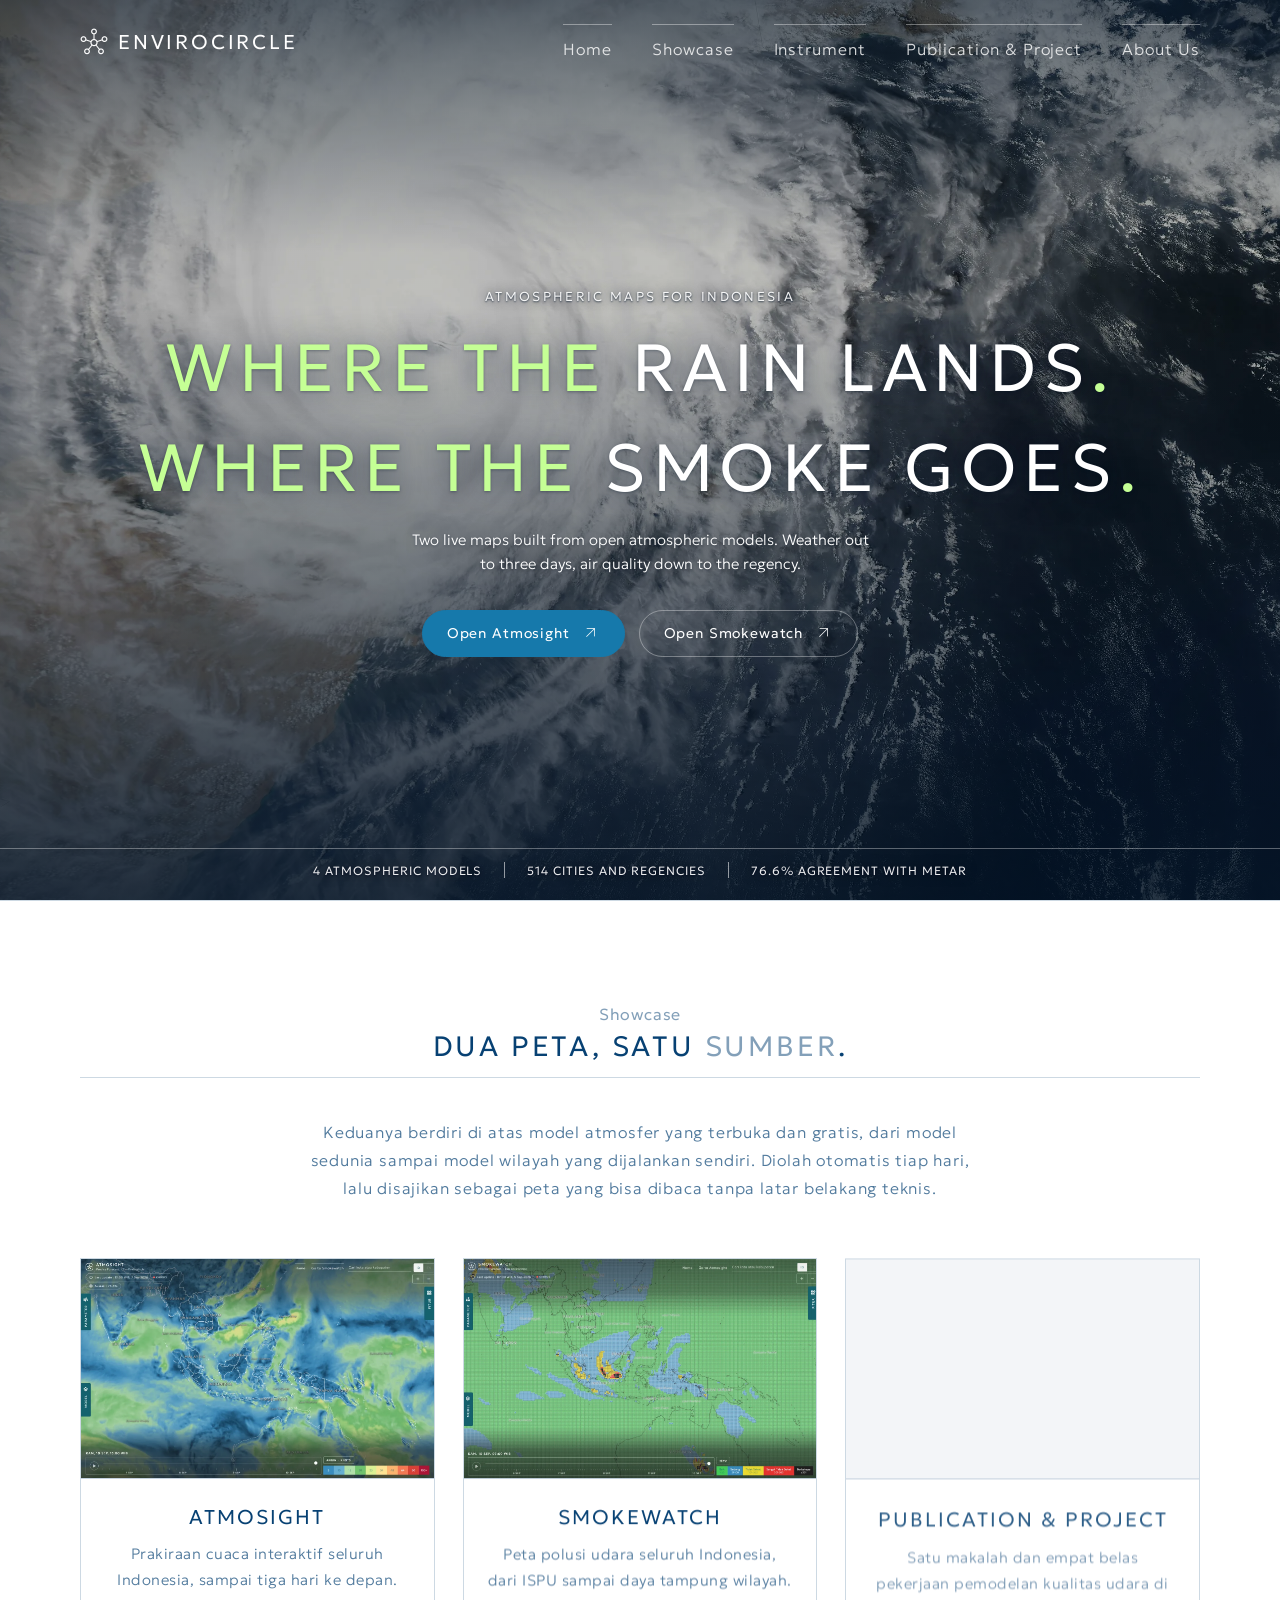
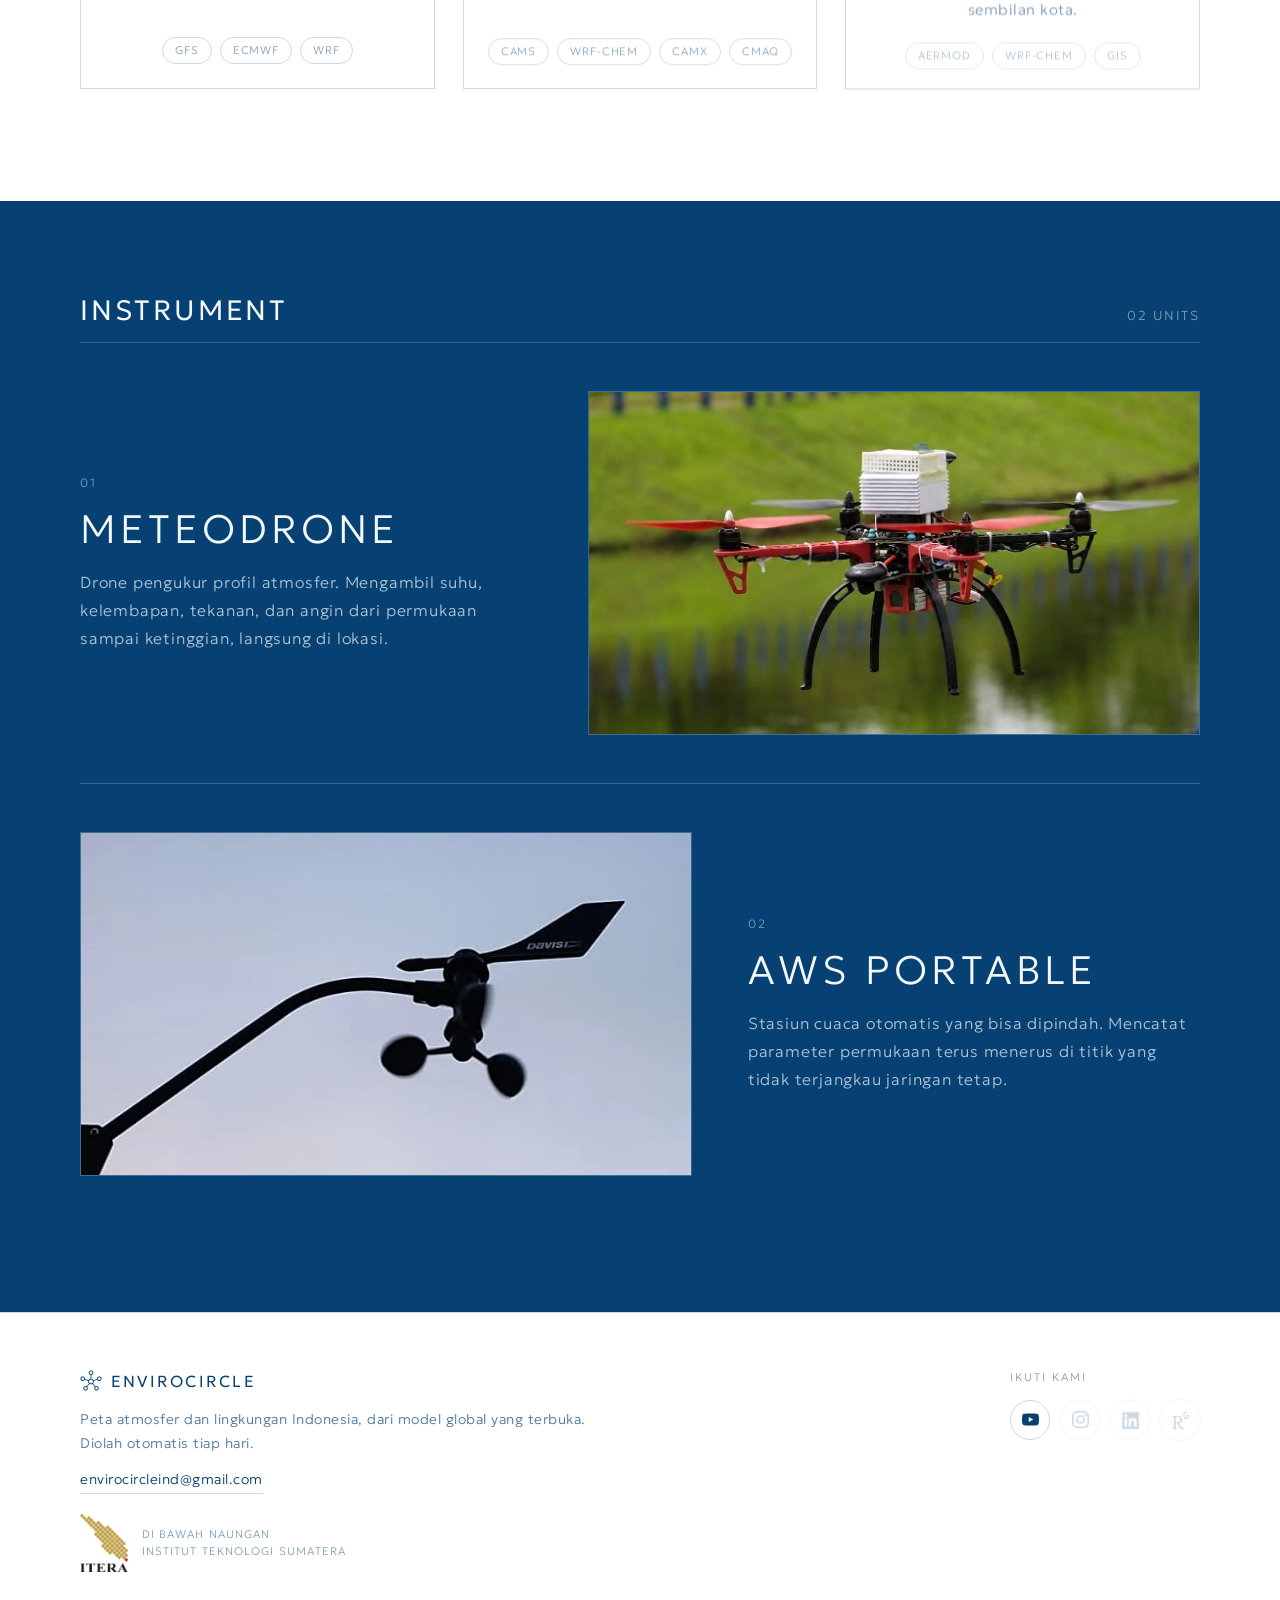
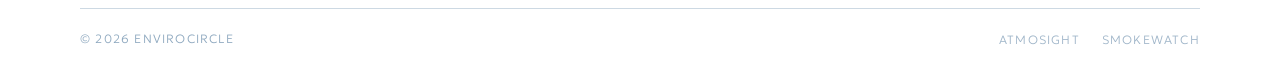
==== commit 675db47d: "Lambang Envirocircle dan ITERA masuk, latarnya dibeningkan Slot di halaman About yang sejak lahir be" ====
--- a/index.html
+++ b/index.html
@@ -472,6 +472,15 @@
             </a>
             <p class="f-note">Peta atmosfer dan lingkungan Indonesia, dari model global yang terbuka. Diolah otomatis tiap hari.</p>
             <a class="f-surel" href="mailto:envirocircleind@gmail.com">envirocircleind@gmail.com</a>
+            <!-- Naungan, 4 Oktober 2026. Ditaruh di kolom kiri bersama merek,
+                 bukan di bilah paling bawah, sebab dia bagian dari JATI DIRI
+                 situs dan bukan keterangan hak cipta. Blok ini IDENTIK di
+                 landing, work, dan about. -->
+            <div class="f-naung">
+              <img src="img/logo-itera.png" width="900" height="1095"
+                   alt="Lambang Institut Teknologi Sumatera" />
+              <span class="f-naung-teks">Di bawah naungan<br />Institut Teknologi Sumatera</span>
+            </div>
           </div>
 
           <div class="f-kanan">
--- a/style.css
+++ b/style.css
@@ -1169,6 +1169,20 @@
 }
 .f-kiri { display: flex; flex-direction: column; align-items: flex-start; gap: 14px; max-width: 46ch; }
 
+/* ---- Naungan di footer ----
+   Lambang di KIRI, dua baris tulisan di kanannya, bukan ditumpuk seperti di
+   halaman About. Di footer ruangnya mendatar dan blok tegak di sini akan
+   memanjangkan kolom kiri melewati kolom sosial di seberangnya.
+   Tingginya 58 px, lebih kecil daripada 100 px yang di About, sebab di sini
+   dia keterangan dan bukan pernyataan. Dicoba 46 dulu dan tulisan ITERA di
+   kaki lambangnya sudah berhenti terbaca. */
+.f-naung { display: flex; align-items: center; gap: 14px; margin-top: 6px; }
+.f-naung img { width: auto; height: 58px; display: block; }
+.f-naung-teks {
+  font-size: 11px; line-height: 17px; letter-spacing: .1em;
+  text-transform: uppercase; font-weight: 200; color: var(--ink-50);
+}
+
 /* Merek footer memakai lambang dan jarak huruf yang SAMA PERSIS dengan bilah
    judul di atas, cuma lebih kecil. Kalau dibuat lain, dua ujung halaman
    terbaca seperti dua situs. */
@@ -1721,17 +1735,40 @@
   display: grid; grid-template-columns: 220px minmax(0, 1fr); gap: 56px;
   align-items: start;
 }
+/* Kolom kiri sekarang berisi DUA benda, lambang dan blok naungan, jadi yang
+   LENGKET pindah ke pembungkusnya. Kalau tetap di .abt-logo, blok naungan
+   ditinggal diam di atas sementara lambangnya berjalan turun, dan dua benda
+   yang tadinya sepasang jadi berpisah. */
+.abt-sisi { position: sticky; top: 118px; display: flex; flex-direction: column; gap: 22px; }
 .abt-logo {
-  position: sticky; top: 118px;
   aspect-ratio: 1 / 1; display: grid; place-items: center; gap: 12px;
   border: var(--rambut) solid var(--ink-20); background: var(--ink-5);
   align-content: center;
 }
+/* Padding 18 persen itu RUANG NAPAS lambang, bukan hiasan. Lambangnya bundar
+   penuh tanpa marginnya sendiri, dan menempel ke garis rambut kotaknya dia
+   terbaca sesak. */
 .abt-logo img { width: 100%; height: 100%; object-fit: contain; display: block; padding: 18%; }
-.abt-logo-tanda { font-size: 62px; color: var(--ink-20); }
-.abt-logo-catatan {
+
+/* ---- Blok naungan ----
+   Lambang ITERA aslinya tegak dan jauh lebih tinggi daripada lebar, jadi dia
+   dipatok TINGGINYA bukan lebarnya. Kalau dipatok lebar, dia menjulang dan
+   bobot visualnya melampaui lambang Envirocircle di atasnya, padahal urutan
+   bacanya harus sebaliknya. */
+.abt-naung { display: flex; flex-direction: column; align-items: flex-start; gap: 10px; }
+.abt-naung-label {
   font-size: 10px; letter-spacing: .16em; text-transform: uppercase;
   font-weight: 200; color: var(--ink-50);
+}
+/* 100 px, bukan 58. Dicoba 58 dulu dan terlalu kecil, deretan bulir emasnya
+   jadi noda dan tulisan ITERA di bawahnya nyaris tidak terbaca. Lambang ini
+   rasionya tegak, 900 banding 1095, jadi tinggi 100 cuma selebar 82 dan
+   masih jauh lebih ringan daripada kotak lambang 220 px di atasnya. Urutan
+   bobotnya tetap benar, yang punya halaman dulu baru yang menaungi. */
+.abt-naung-logo { width: auto; height: 100px; display: block; }
+.abt-naung-nama {
+  font-size: 12px; line-height: 18px; letter-spacing: .3px;
+  font-weight: 200; color: var(--ink-70);
 }
 .abt-utama { display: flex; flex-direction: column; align-items: flex-start; }
 /* Garis rambut pemisah antara pernyataan dan badan teks. Elemen sendiri,
@@ -1842,6 +1879,11 @@
   font-size: 15px; line-height: 27px; letter-spacing: .3px;
   font-weight: 200; color: var(--ink-70);
 }
+/* Bio boleh lebih dari satu paragraf, dan baru satu orang yang punya. Induknya
+   flex berjarak 12 px, jadi tanpa aturan ini jarak antar paragraf jadi 12 plus
+   6 plus 4 dan terbaca lebih longgar daripada jarak ke baris Fokus di
+   bawahnya. Yang kedua dan seterusnya margin atasnya dinolkan. */
+.tim-bio + .tim-bio { margin-top: 0; }
 /* Baris rincian. Label kiri selebar tetap, isinya di kanan, jadi Fokus dan
    Kini berbaris rata walau panjang isinya beda. */
 .tim-rinci {
@@ -1880,6 +1922,12 @@
   /* Kisi editorialnya ditumpuk, dan lambangnya berhenti lengket lalu
      menyusut. Kotak 220 px di layar sempit memakan satu layar sendiri. */
   .abt-kisi { grid-template-columns: 1fr; gap: 28px; }
+  /* Satu kolom, jadi tidak ada lagi tulisan yang berjalan di sebelahnya
+     untuk ditemani. Lengketnya dimatikan, kalau tidak lambangnya menempel
+     di puncak layar sepanjang halaman. */
+  .abt-sisi { position: static; flex-direction: row; align-items: flex-end; gap: 28px; }
+  .abt-logo { width: 150px; flex: none; }
+  .abt-naung-logo { height: 76px; }
   .abt-logo { position: static; width: 132px; aspect-ratio: 1 / 1; }
   .abt-logo-tanda { font-size: 42px; }
   .abt-paragraf { grid-template-columns: 1fr; gap: 20px; }
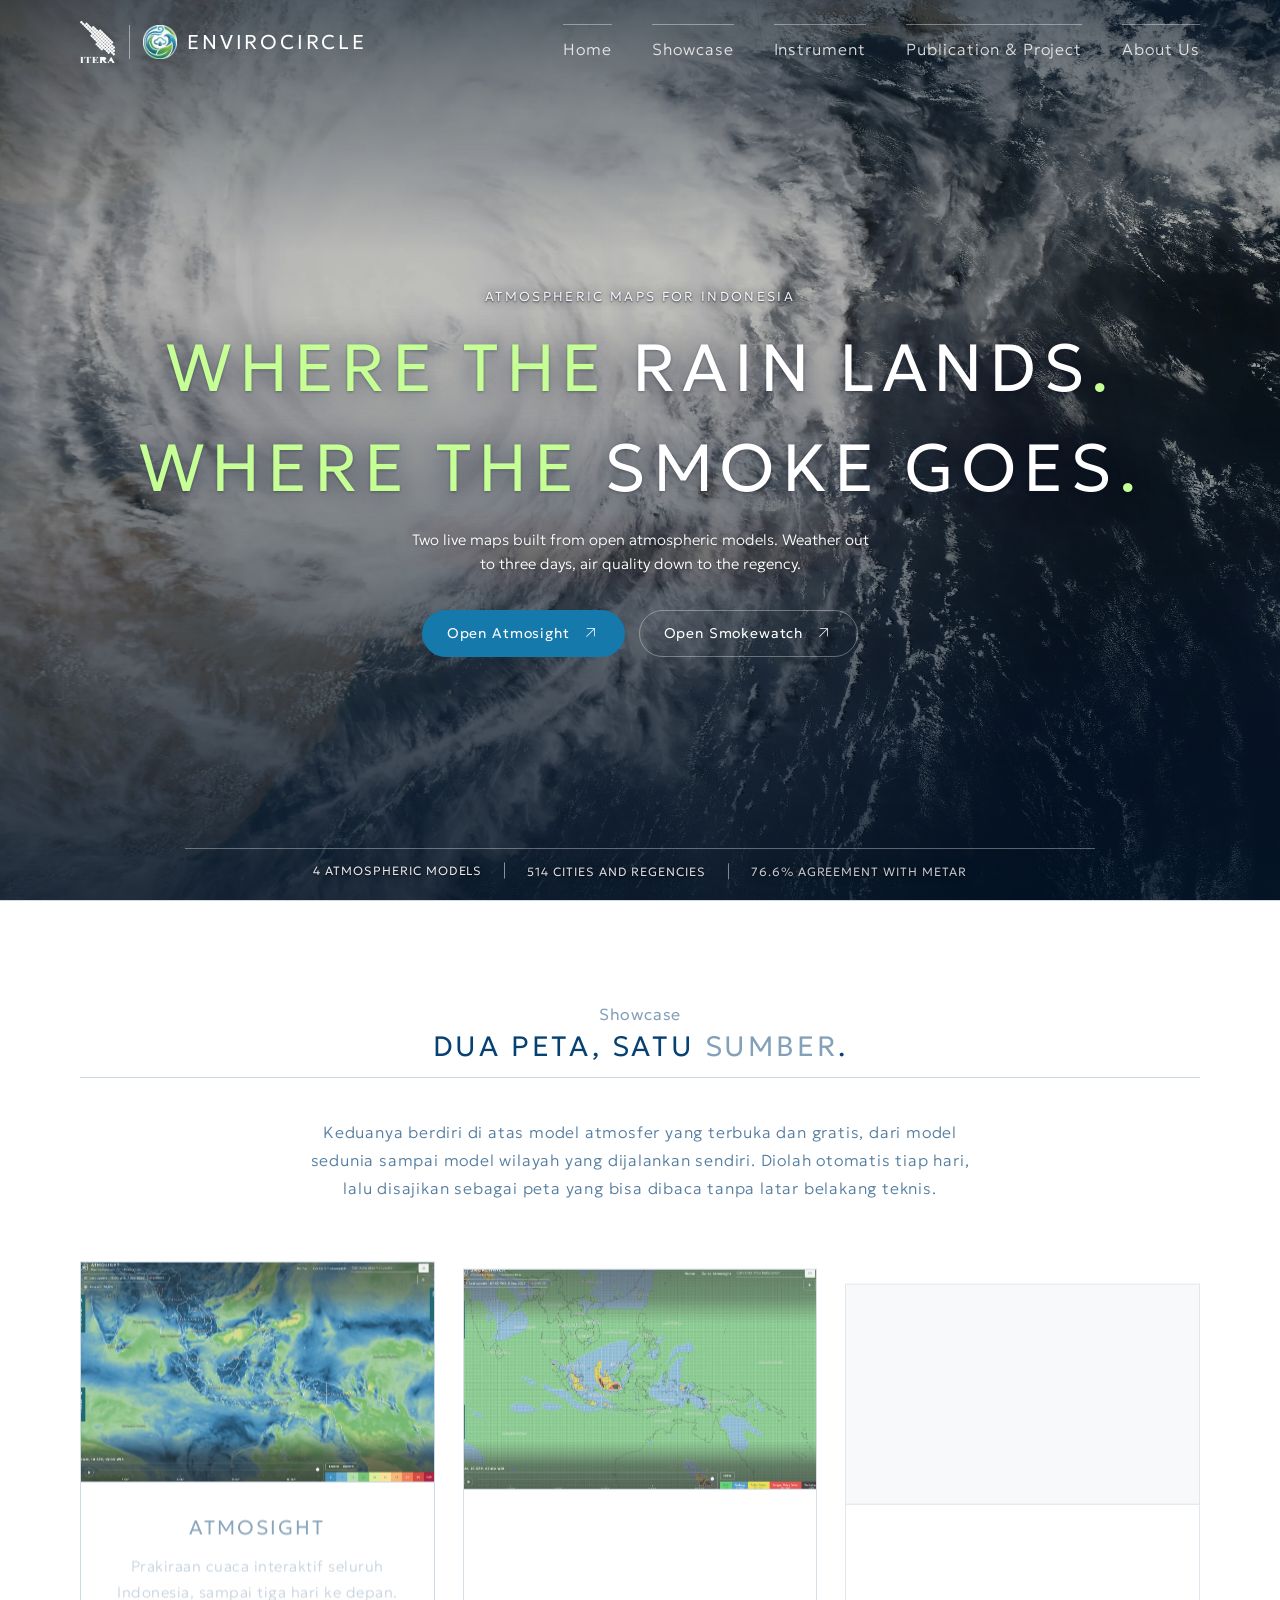
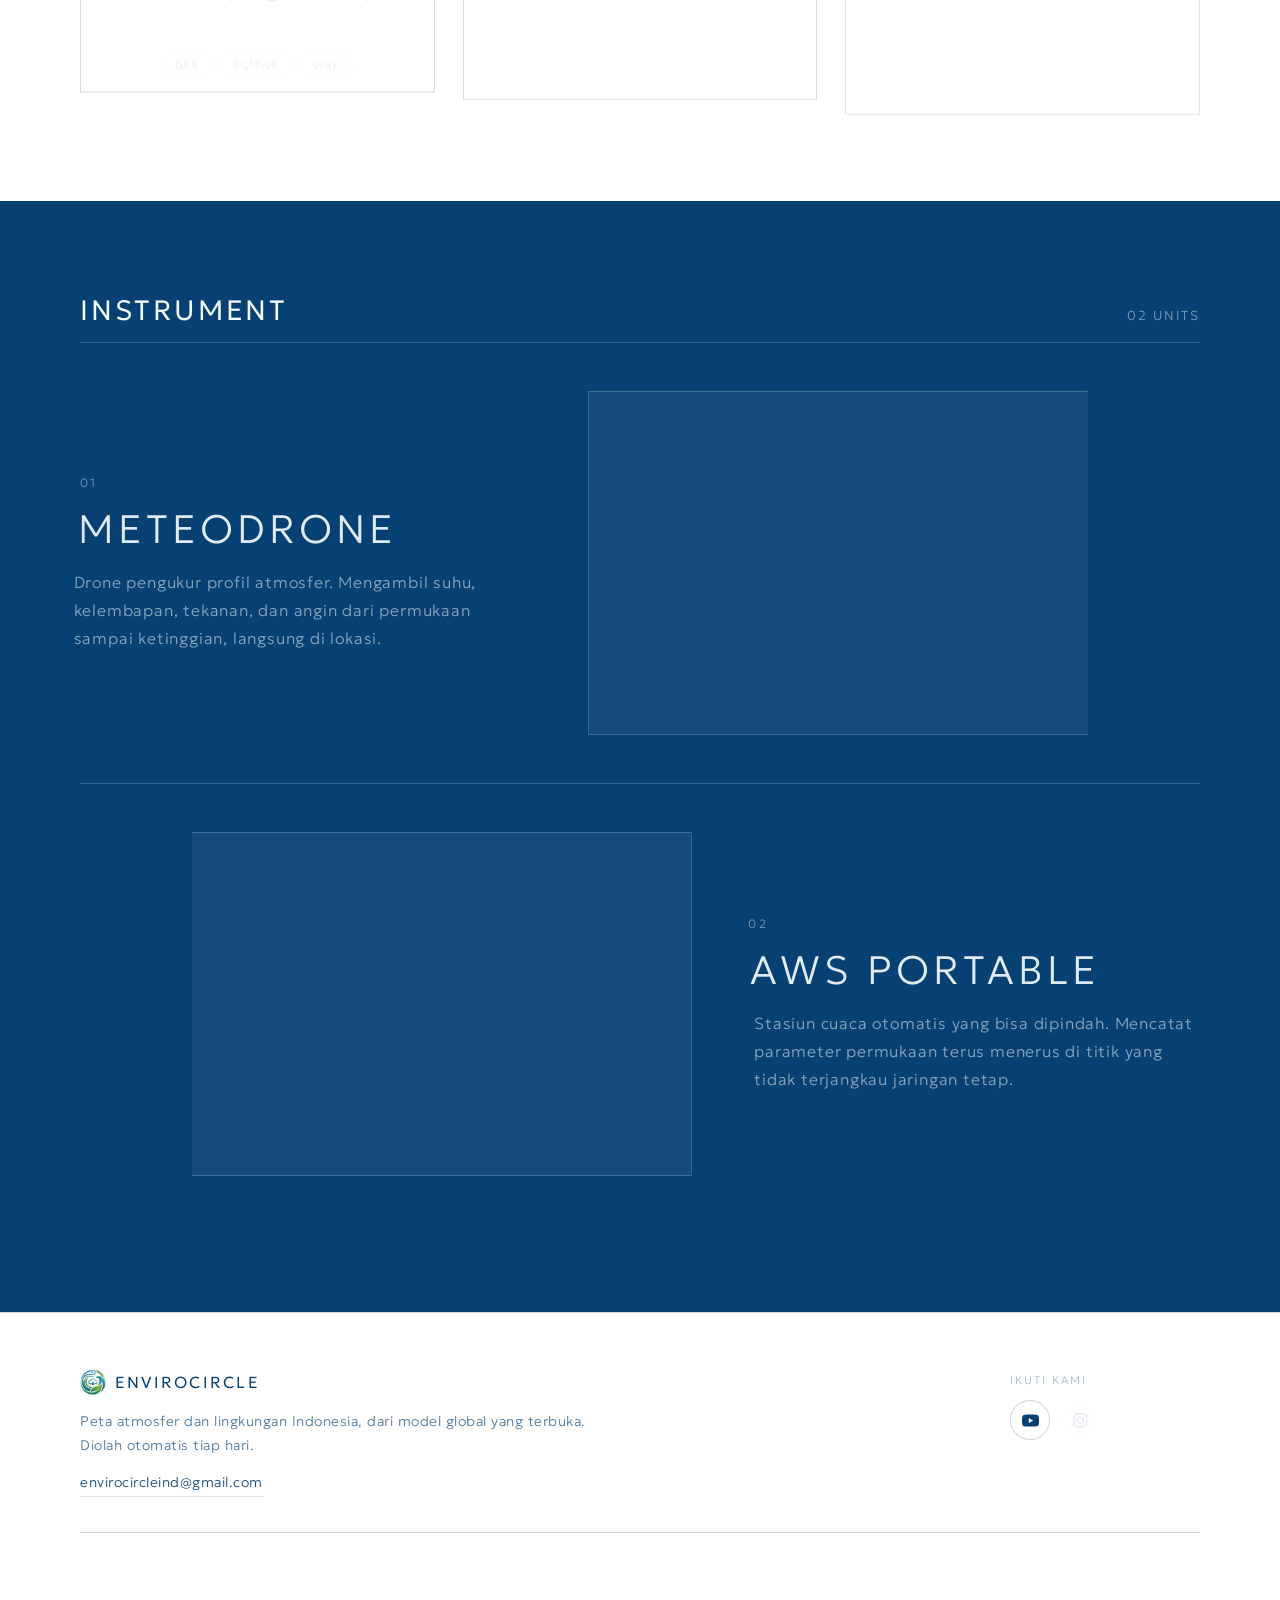
==== commit 498bcfe0: "Ikon hub diganti lambang sungguhan, ITERA masuk header dan dua app IKON MATERIAL `hub` DIBUANG SELUR" ====
--- a/index.html
+++ b/index.html
@@ -28,7 +28,7 @@
   <meta name="theme-color" content="#ffffff" />
   <!-- Lambang tab. Landing SEBELUMNYA tidak punya sama sekali, jadi yang
        tampil ikon kosong bawaan Chrome, sedangkan dua app peta punya. -->
-  <link rel="icon" type="image/svg+xml" href="favicon.svg" />
+  <link rel="icon" type="image/png" href="favicon.png" />
   <link rel="apple-touch-icon" href="icon-192.png" />
 
   <link rel="preconnect" href="https://fonts.googleapis.com" />
@@ -62,10 +62,18 @@
        atau overflow milik hero. -->
   <header class="hero-top">
     <div class="hero-bar">
-      <a class="brand" href="#top" data-anim="top">
-        <span class="brand-mark"><span class="material-symbols-outlined">hub</span></span>
-        <span class="brand-name">Envirocircle</span>
-      </a>
+      <div class="bar-kiri">
+        <!-- Lambang ITERA berdiri SENDIRI di luar tautan merek, bukan di
+             dalamnya. Kalau di dalam, mengklik lambang ITERA malah memulangkan
+             ke beranda Envirocircle, dan itu salah baca. Tanpa tautan dia
+             cuma pernyataan naungan, dan itu memang yang diminta. -->
+        <span class="brand-itera"><img src="img/logo-itera.png" width="900" height="1095" alt="Institut Teknologi Sumatera" /></span>
+        <span class="brand-pisah" aria-hidden="true"></span>
+        <a class="brand" href="#top" data-anim="top">
+          <span class="brand-mark"><img src="img/logo-envirocircle.png" width="614" height="614" alt="" /></span>
+          <span class="brand-name">Envirocircle</span>
+        </a>
+      </div>
       <!-- Urutan diminta user, Home, Showcase, Team. Sekaligus mengikuti urutan
            bagiannya di halaman. Penyeimbang .bar-isi dibuang, menu sudah
            mentok kanan jadi tidak ada yang perlu diimbangi. -->
@@ -467,20 +475,11 @@
         <div class="f-atas" data-sc>
           <div class="f-kiri">
             <a class="f-brand" href="#top">
-              <span class="f-brand-mark"><span class="material-symbols-outlined">hub</span></span>
+              <span class="f-brand-mark"><img src="img/logo-envirocircle.png" width="614" height="614" alt="" /></span>
               <span>Envirocircle</span>
             </a>
             <p class="f-note">Peta atmosfer dan lingkungan Indonesia, dari model global yang terbuka. Diolah otomatis tiap hari.</p>
             <a class="f-surel" href="mailto:envirocircleind@gmail.com">envirocircleind@gmail.com</a>
-            <!-- Naungan, 4 Oktober 2026. Ditaruh di kolom kiri bersama merek,
-                 bukan di bilah paling bawah, sebab dia bagian dari JATI DIRI
-                 situs dan bukan keterangan hak cipta. Blok ini IDENTIK di
-                 landing, work, dan about. -->
-            <div class="f-naung">
-              <img src="img/logo-itera.png" width="900" height="1095"
-                   alt="Lambang Institut Teknologi Sumatera" />
-              <span class="f-naung-teks">Di bawah naungan<br />Institut Teknologi Sumatera</span>
-            </div>
           </div>
 
           <div class="f-kanan">
--- a/style.css
+++ b/style.css
@@ -243,8 +243,36 @@
    nama 16 jadi 20, menu 14 jadi 16, tinggi bilah 70 jadi 84. Jarak hurufnya
    ikut dilebarkan sedikit, sebab huruf setipis ini kalau dibesarkan tanpa
    menambah jarak malah terbaca lebih rapat dari sebelumnya. */
-.brand-mark { display: grid; place-items: center; color: var(--ink); }
-.brand-mark .material-symbols-outlined { font-size: 28px; }
+/* ---- Lambang di bilah judul, 4 Oktober 2026 ----
+   Ikon Material `hub` DIBUANG, diganti lambang Envirocircle yang sungguhan.
+   Ikon generik sebagai tanda merek itu lebih buruk daripada lambang asli yang
+   sedikit melunak di ukuran kecil.
+
+   Lambangnya gambar, bukan huruf, jadi `color` tidak lagi berpengaruh
+   padanya. Itu penting diingat, aturan lama yang memutihkan merek waktu bilah
+   masih melayang di atas foto sekarang cuma mengenai NAMANYA. Lambang
+   Envirocircle tidak perlu diputihkan, bagian dalamnya memang putih pekat
+   jadi dia sudah jadi cakram utuh yang terbaca di atas apa pun. */
+.bar-kiri { display: inline-flex; align-items: center; gap: 14px; }
+.brand-mark { display: grid; place-items: center; }
+.brand-mark img { width: 34px; height: 34px; display: block; }
+
+/* ITERA. Tingginya dipatok, bukan lebarnya, sebab lambang ini rasionya tegak.
+   42 px, dicoba 30 dulu dan tulisan ITERA di kaki lambangnya tidak terbaca
+   sama sekali. Lambang ini memang butuh tinggi lebih daripada lambang bundar
+   di sebelahnya, sebab isinya dua benda bertumpuk, bulir di atas dan tulisan
+   di bawah, sedangkan Envirocircle cuma satu bidang bundar. Lebarnya tetap
+   lebih kecil, 35 lawan 34 px, jadi bobotnya seimbang. */
+.brand-itera { display: grid; place-items: center; }
+.brand-itera img { width: auto; height: 42px; display: block; }
+/* Garis rambut pemisah. Ini yang menggantikan kalimat "di bawah naungan"
+   yang dibuang atas permintaan user. Dua lambang yang didempetkan tanpa
+   pemisah terbaca seperti satu merek gabungan. */
+.brand-pisah {
+  width: var(--rambut); height: 34px; background: var(--ink-20);
+  display: block; flex: none;
+  transition: background .3s ease;
+}
 .brand-name {
   font-size: 20px; font-weight: 300; letter-spacing: .14em;
   text-transform: uppercase; color: var(--ink);
@@ -1169,19 +1197,6 @@
 }
 .f-kiri { display: flex; flex-direction: column; align-items: flex-start; gap: 14px; max-width: 46ch; }
 
-/* ---- Naungan di footer ----
-   Lambang di KIRI, dua baris tulisan di kanannya, bukan ditumpuk seperti di
-   halaman About. Di footer ruangnya mendatar dan blok tegak di sini akan
-   memanjangkan kolom kiri melewati kolom sosial di seberangnya.
-   Tingginya 58 px, lebih kecil daripada 100 px yang di About, sebab di sini
-   dia keterangan dan bukan pernyataan. Dicoba 46 dulu dan tulisan ITERA di
-   kaki lambangnya sudah berhenti terbaca. */
-.f-naung { display: flex; align-items: center; gap: 14px; margin-top: 6px; }
-.f-naung img { width: auto; height: 58px; display: block; }
-.f-naung-teks {
-  font-size: 11px; line-height: 17px; letter-spacing: .1em;
-  text-transform: uppercase; font-weight: 200; color: var(--ink-50);
-}
 
 /* Merek footer memakai lambang dan jarak huruf yang SAMA PERSIS dengan bilah
    judul di atas, cuma lebih kecil. Kalau dibuat lain, dua ujung halaman
@@ -1192,7 +1207,7 @@
   text-transform: uppercase; color: var(--ink);
 }
 .f-brand-mark { display: grid; place-items: center; }
-.f-brand-mark .material-symbols-outlined { font-size: 22px; }
+.f-brand-mark img { width: 26px; height: 26px; display: block; }
 .f-note {
   margin: 0; font-size: 14px; line-height: 24px; letter-spacing: .5px;
   font-weight: 200; color: var(--ink-70);
@@ -1272,7 +1287,9 @@
   .hero-nav a { font-size: 13px; padding-top: 9px; letter-spacing: .04em; }
   .brand { gap: 8px; }
   .brand-name { font-size: 15px; letter-spacing: .09em; }
-  .brand-mark .material-symbols-outlined { font-size: 22px; }
+  .brand-mark img { width: 28px; height: 28px; }
+  .brand-itera img { height: 34px; }
+  .brand-pisah { height: 22px; }
   .hero-bar { height: 72px; gap: 12px; }
   .hero-inner { padding: 88px var(--gutter) 16px; }
   .hero-tengah { gap: 22px; }
@@ -1380,8 +1397,15 @@
    Aturan di bawah ini memakai :not(.padat), jadi tidak perlu ada yang
    dibatalkan di tempat lain.
    ===================================================================== */
-.hero-top:not(.padat) .brand-mark,
 .hero-top:not(.padat) .brand-name { color: #fff; }
+/* Lambang ITERA dijadikan PUTIH POLOS selama bilahnya masih melayang di atas
+   foto. Emasnya masih terbaca di atas foto gelap, tapi tulisan ITERA di
+   kakinya hitam dan hilang sama sekali. brightness(0) meratakan semuanya jadi
+   hitam dulu, invert(1) membalikkannya jadi putih, dan alfanya tidak
+   tersentuh. Ini perlakuan baku lambang lembaga di atas latar gelap, satu
+   berkas saja, tidak perlu versi putih terpisah. */
+.hero-top:not(.padat) .brand-itera img { filter: brightness(0) invert(1); }
+.hero-top:not(.padat) .brand-pisah { background: rgba(255, 255, 255, .45); }
 .hero-top:not(.padat) .hero-nav a {
   color: rgba(255, 255, 255, .82);
   border-top-color: rgba(255, 255, 255, .38);
@@ -1456,8 +1480,10 @@
 body.foto-atas-terang .hero-foto::after {
   --teduh-atas: linear-gradient(to bottom, rgba(255, 255, 255, .55) 0%, rgba(255, 255, 255, 0) 26%);
 }
-body.foto-atas-terang .hero-top:not(.padat) .brand-mark,
 body.foto-atas-terang .hero-top:not(.padat) .brand-name { color: var(--ink); }
+/* Foto atasnya terang, jadi pemutihan di atas dibatalkan lagi. */
+body.foto-atas-terang .hero-top:not(.padat) .brand-itera img { filter: none; }
+body.foto-atas-terang .hero-top:not(.padat) .brand-pisah { background: var(--ink-20); }
 body.foto-atas-terang .hero-top:not(.padat) .hero-nav a {
   color: var(--ink-50); border-top-color: var(--ink-20);
 }
@@ -1490,7 +1516,9 @@
 }
 
 @media (max-width: 374px) {
-  .brand-mark .material-symbols-outlined { font-size: 20px; }
+  .brand-mark img { width: 26px; height: 26px; }
+  .brand-itera img { height: 30px; }
+  .bar-kiri { gap: 10px; }
   .hero-nav { gap: 12px; }
   .hero-nav a { font-size: 12px; letter-spacing: .02em; }
 }
@@ -1735,41 +1763,34 @@
   display: grid; grid-template-columns: 220px minmax(0, 1fr); gap: 56px;
   align-items: start;
 }
-/* Kolom kiri sekarang berisi DUA benda, lambang dan blok naungan, jadi yang
-   LENGKET pindah ke pembungkusnya. Kalau tetap di .abt-logo, blok naungan
-   ditinggal diam di atas sementara lambangnya berjalan turun, dan dua benda
-   yang tadinya sepasang jadi berpisah. */
-.abt-sisi { position: sticky; top: 118px; display: flex; flex-direction: column; gap: 22px; }
-.abt-logo {
-  aspect-ratio: 1 / 1; display: grid; place-items: center; gap: 12px;
-  border: var(--rambut) solid var(--ink-20); background: var(--ink-5);
-  align-content: center;
-}
-/* Padding 18 persen itu RUANG NAPAS lambang, bukan hiasan. Lambangnya bundar
-   penuh tanpa marginnya sendiri, dan menempel ke garis rambut kotaknya dia
-   terbaca sesak. */
-.abt-logo img { width: 100%; height: 100%; object-fit: contain; display: block; padding: 18%; }
-
-/* ---- Blok naungan ----
-   Lambang ITERA aslinya tegak dan jauh lebih tinggi daripada lebar, jadi dia
-   dipatok TINGGINYA bukan lebarnya. Kalau dipatok lebar, dia menjulang dan
-   bobot visualnya melampaui lambang Envirocircle di atasnya, padahal urutan
-   bacanya harus sebaliknya. */
-.abt-naung { display: flex; flex-direction: column; align-items: flex-start; gap: 10px; }
-.abt-naung-label {
-  font-size: 10px; letter-spacing: .16em; text-transform: uppercase;
-  font-weight: 200; color: var(--ink-50);
-}
-/* 100 px, bukan 58. Dicoba 58 dulu dan terlalu kecil, deretan bulir emasnya
-   jadi noda dan tulisan ITERA di bawahnya nyaris tidak terbaca. Lambang ini
-   rasionya tegak, 900 banding 1095, jadi tinggi 100 cuma selebar 82 dan
-   masih jauh lebih ringan daripada kotak lambang 220 px di atasnya. Urutan
-   bobotnya tetap benar, yang punya halaman dulu baru yang menaungi. */
-.abt-naung-logo { width: auto; height: 100px; display: block; }
-.abt-naung-nama {
-  font-size: 12px; line-height: 18px; letter-spacing: .3px;
-  font-weight: 200; color: var(--ink-70);
-}
+/* Kolom kiri berisi dua lambang bertumpuk, jadi yang LENGKET pembungkusnya.
+   Kalau lengketnya ditaruh di salah satu lambang, yang satunya ditinggal diam
+   sementara pasangannya berjalan turun. */
+.abt-sisi { position: sticky; top: 118px; }
+
+/* ---- DUA LAMBANG, 4 Oktober 2026 ----
+   KOTAKNYA DIBUANG, diminta user. Dulu kotak bujur sangkar bergaris rambut
+   berisian tinta 5 persen, sisa dari masa slot ini masih kosong dan perlu
+   ditandai. Begitu lambangnya ada, kotaknya jadi bingkai yang mengurung dan
+   tidak menambah apa apa.
+
+   ITERA DI ATAS, Envirocircle di bawahnya, urutan diminta user.
+
+   Rata KIRI, bukan rata tengah. Seluruh kolom di sebelahnya rata kiri, dan
+   lambang yang ditengahkan di kolomnya sendiri akan terbaca melayang. */
+.abt-lambang { display: flex; flex-direction: column; align-items: flex-start; gap: 20px; }
+/* Dua duanya dipatok TINGGINYA, bukan lebarnya, sebab rasionya berbeda jauh,
+   ITERA tegak dan Envirocircle bujur sangkar. Dipatok lebar, ITERA akan
+   menjulang dua kali lipat. */
+.abt-lambang-itera { width: auto; height: 112px; display: block; }
+.abt-lambang-ec { width: auto; height: 104px; display: block; }
+/* Pemisah, menggantikan kalimat naungan yang dibuang. Pendek saja, selebar
+   lambang terkecil, bukan selebar kolom. */
+.abt-lambang-pisah {
+  display: block; width: 86px; height: var(--rambut);
+  background: var(--ink-20);
+}
+
 .abt-utama { display: flex; flex-direction: column; align-items: flex-start; }
 /* Garis rambut pemisah antara pernyataan dan badan teks. Elemen sendiri,
    bukan border, supaya bisa ditarik dari kiri waktu masuk. */
@@ -1925,11 +1946,15 @@
   /* Satu kolom, jadi tidak ada lagi tulisan yang berjalan di sebelahnya
      untuk ditemani. Lengketnya dimatikan, kalau tidak lambangnya menempel
      di puncak layar sepanjang halaman. */
-  .abt-sisi { position: static; flex-direction: row; align-items: flex-end; gap: 28px; }
-  .abt-logo { width: 150px; flex: none; }
-  .abt-naung-logo { height: 76px; }
-  .abt-logo { position: static; width: 132px; aspect-ratio: 1 / 1; }
-  .abt-logo-tanda { font-size: 42px; }
+  /* Satu kolom, jadi tidak ada lagi tulisan yang berjalan di sebelahnya untuk
+     ditemani. Lengketnya dimatikan, dan dua lambangnya berjajar mendatar
+     supaya tidak memakan tinggi sebelum tulisannya mulai. Pemisahnya ikut
+     diputar jadi tegak. */
+  .abt-sisi { position: static; }
+  .abt-lambang { flex-direction: row; align-items: center; gap: 18px; }
+  .abt-lambang-itera { height: 78px; }
+  .abt-lambang-ec { height: 70px; }
+  .abt-lambang-pisah { width: var(--rambut); height: 56px; }
   .abt-paragraf { grid-template-columns: 1fr; gap: 20px; }
   .abt-paragraf p { font-size: 14px; line-height: 25px; }
   .abt-angka-baris { grid-template-columns: repeat(2, minmax(0, 1fr)); gap: 22px 24px; }
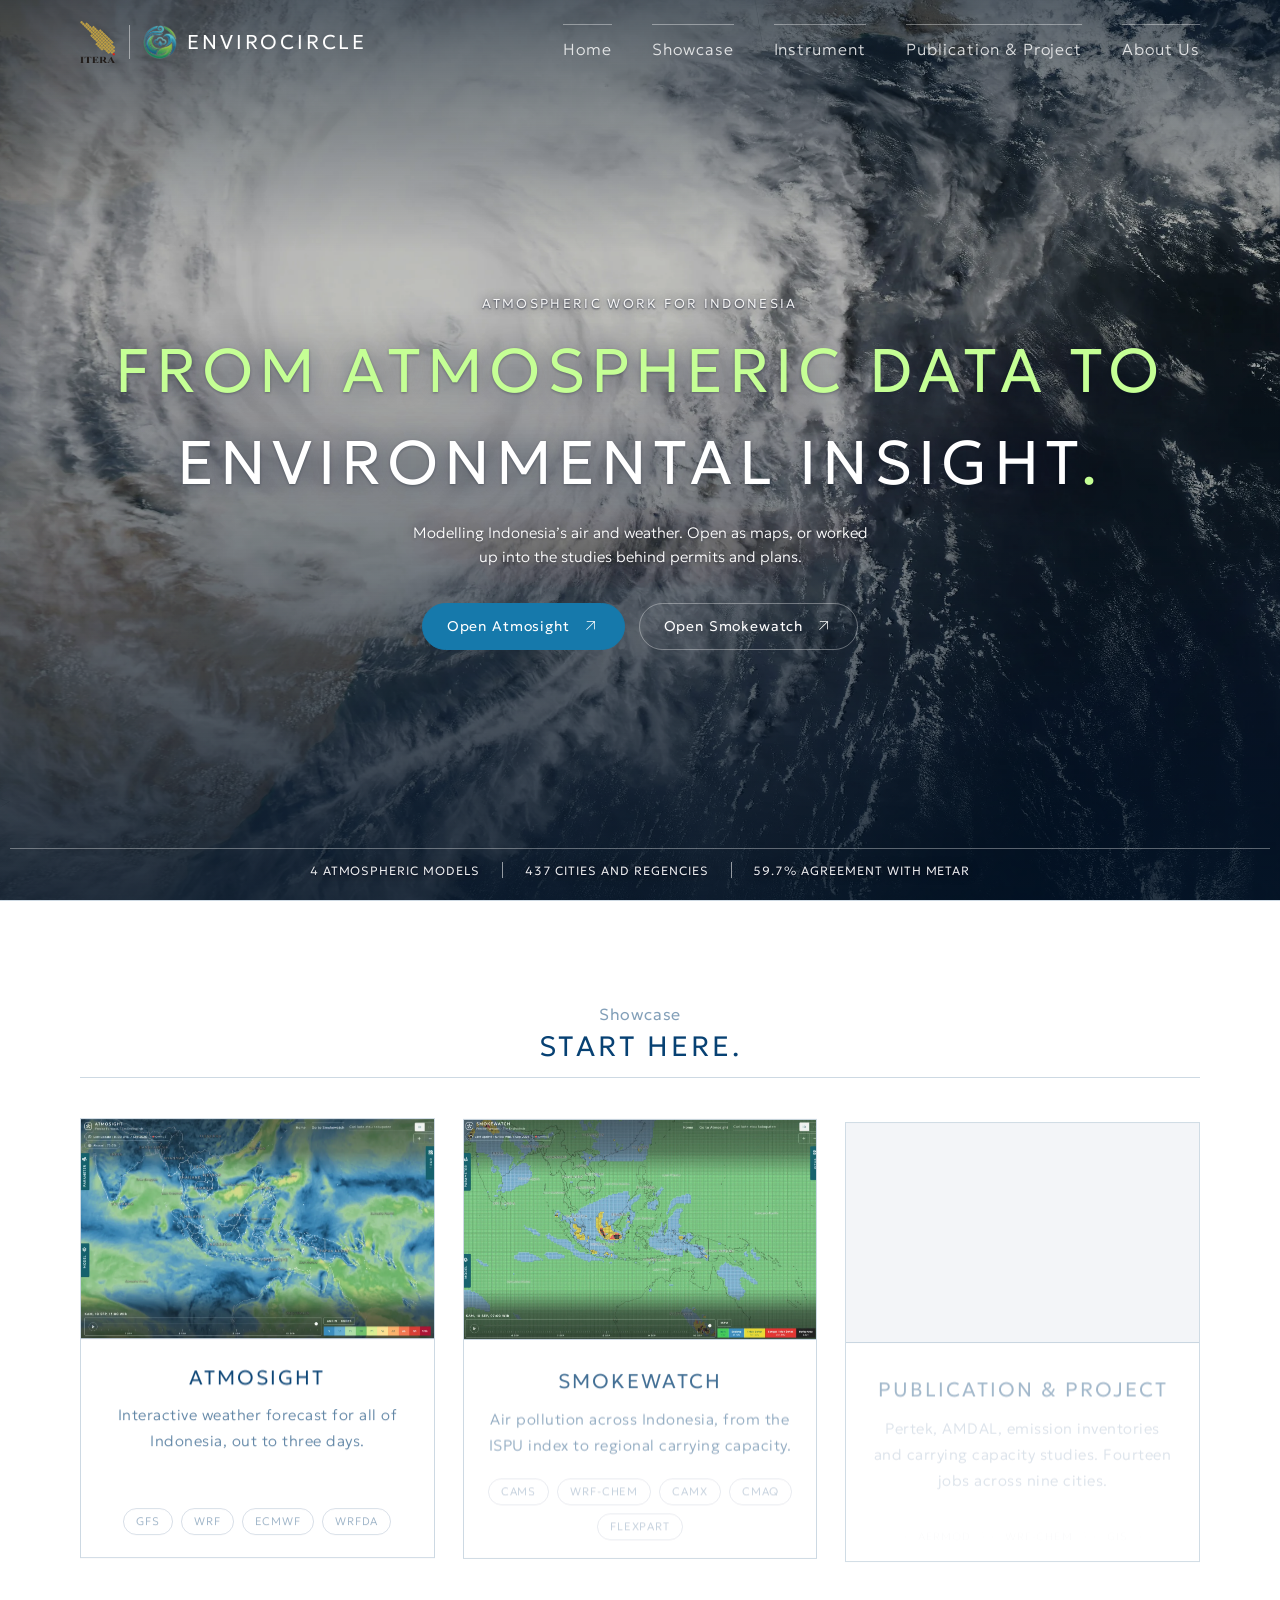
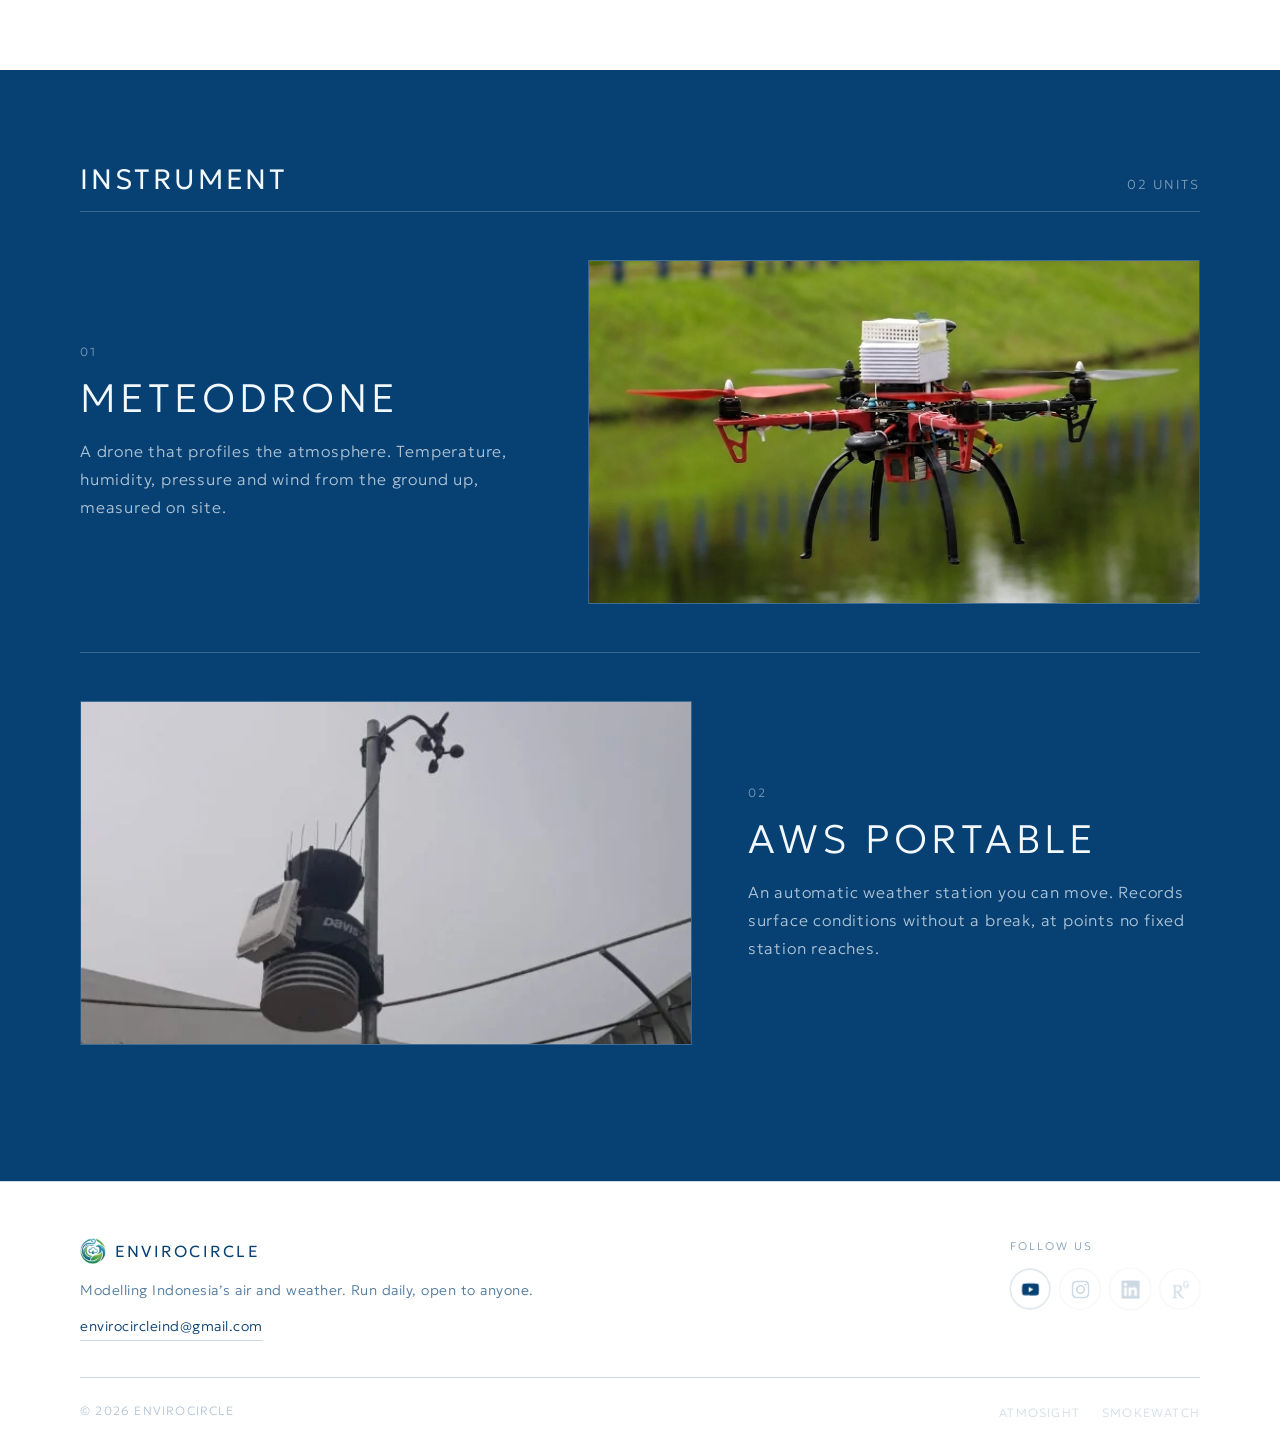
==== commit ab901512: "Naskah landing jadi Inggris, alarm hujan, dan kartu akurasi Tiga pekerjaan besar plus beberapa yang " ====
--- a/index.html
+++ b/index.html
@@ -67,7 +67,7 @@
              dalamnya. Kalau di dalam, mengklik lambang ITERA malah memulangkan
              ke beranda Envirocircle, dan itu salah baca. Tanpa tautan dia
              cuma pernyataan naungan, dan itu memang yang diminta. -->
-        <span class="brand-itera"><img src="img/logo-itera.png" width="900" height="1095" alt="Institut Teknologi Sumatera" /></span>
+        <span class="brand-itera"><img src="img/logo-itera.png" width="217" height="263" alt="Institut Teknologi Sumatera" /></span>
         <span class="brand-pisah" aria-hidden="true"></span>
         <a class="brand" href="#top" data-anim="top">
           <span class="brand-mark"><img src="img/logo-envirocircle.png" width="614" height="614" alt="" /></span>
@@ -189,18 +189,42 @@
            di luar dia, supaya tetap menempel di tepi bawah. -->
       <div class="hero-tengah">
       <div class="hero-teks">
-        <span class="hero-kicker" data-anim="fade">Atmospheric maps for Indonesia</span>
-
-        <!-- Dua baris = dua produk, satu baris satu peta. Kata "Where the"
-             berulang di dua baris, jadi yang berulang itu yang diredupkan
-             lewat kelas .glow dan yang membedakan dibiarkan penuh. Titiknya
-             terakota, meneruskan motif titik dari judul lama. -->
+        <span class="hero-kicker" data-anim="fade">Atmospheric work for Indonesia</span>
+
+        <!-- Judul diganti 4 Oktober 2026 jadi slogan resmi, menggantikan
+             "Where the rain lands. / Where the smoke goes." Sekarang satu
+             kalimat yang sama dengan yang ada di kepala halaman About, jadi
+             dua pintu masuk situs ini mengucapkan hal yang sama.
+
+             Tetap DUA BARIS, sebab kerangka buka layarnya memang dua jendela
+             .hl yang naik bergantian. Pemenggalannya di "to", bukan asal
+             patah, supaya baris pertama jadi ancang ancang dan baris kedua
+             jadi isinya.
+
+             Baris ancang ancang seluruhnya diredupkan lewat .glow, baris
+             isinya dibiarkan penuh. Pola yang sama dengan judul sebelumnya,
+             cuma dulu redupnya per potongan baris dan sekarang per baris.
+             Titik penutupnya tetap .kilau, meneruskan motif titik yang sudah
+             ada sejak judul paling pertama. -->
         <h1 class="hero-title">
-          <span class="hl hl-1"><span class="hl-in"><span class="glow">Where the </span>rain lands<span class="ttk">.</span></span></span>
-          <span class="hl hl-2"><span class="hl-in"><span class="glow">Where the </span>smoke goes<span class="ttk">.</span></span></span>
+          <span class="hl hl-1"><span class="hl-in"><span class="glow">From Atmospheric Data to</span></span></span>
+          <span class="hl hl-2"><span class="hl-in">Environmental Insight<span class="ttk">.</span></span></span>
         </h1>
 
-        <p class="hero-lead" data-anim="fade">Two live maps built from open atmospheric models. Weather out to three days, air quality down to the regency.</p>
+        <!-- Ditulis ulang 4 Oktober 2026. Yang lama berbunyi "Two live maps built
+             from open atmospheric models" dan itu mengunci seluruh halaman ke dua
+             peta, padahal pekerjaannya jauh lebih luas, Pertek, AMDAL,
+             inventarisasi emisi, dispersi skala kota, daya tampung.
+             Yang menyatukan semuanya BUKAN daftar bendanya, tapi dua arah
+             pemakaiannya, yang dibuka untuk umum dan yang dikerjakan untuk
+             seseorang. Kalimat ini memuat kelima kelompok pekerjaan tanpa
+             menyebut satu pun, jadi dia tidak perlu diubah tiap ada jenis
+             pekerjaan baru.
+             Klausa lama "Weather out to three days, air quality down to the
+             regency" SENGAJA DIBUANG, bukan kelupaan. Isinya bagus tapi cuma
+             soal peta, dan justru dia yang menarik hero balik ke dua peta.
+             Keterangan itu sudah ada di kartu Showcase. -->
+        <p class="hero-lead" data-anim="fade">Modelling Indonesia&rsquo;s air and weather. Open as maps, or worked up into the studies behind permits and plans.</p>
       </div>
 
       <!-- Dua pintu untuk dua kebutuhan. Yang cari hujan dan yang cari asap
@@ -230,9 +254,13 @@
              DITARIK dari tengah ke dua sisi waktu masuk. Border tidak bisa
              dianimasikan seperti itu, transform butuh elemen sendiri. -->
         <span class="hb-garis" aria-hidden="true"></span>
-        <span class="hb-butir">4 atmospheric models</span>
-        <span class="hb-butir">514 cities and regencies</span>
-        <span class="hb-butir">76.6% agreement with METAR</span>
+        <!-- Angkanya DIPISAH ke span sendiri supaya bisa dihitung naik, pola
+             yang sama dengan pita angka di About. Nilai akhirnya ditulis apa
+             adanya di dalam span, jadi kalau JS mati yang tampil tetap angka
+             yang benar, bukan nol. -->
+        <span class="hb-butir"><b class="hb-num">4</b> atmospheric models</span>
+        <span class="hb-butir"><b class="hb-num">514</b> cities and regencies</span>
+        <span class="hb-butir"><b class="hb-num" data-desimal="1">76.6</b>% agreement with METAR</span>
         <span class="hb-butir" id="hero-segar" hidden></span>
       </div>
     </div>
@@ -274,9 +302,18 @@
              lalu garis rambut. Pembungkusnya yang menggambar garisnya. -->
         <div class="sec-head">
           <span class="section-head" data-sc>Showcase</span>
-          <h2 class="sc-title" data-sc>Dua peta, satu <span class="glow">sumber</span>.</h2>
-        </div>
-        <p class="sc-lead" data-sc>Keduanya berdiri di atas model atmosfer yang terbuka dan gratis, dari model sedunia sampai model wilayah yang dijalankan sendiri. Diolah otomatis tiap hari, lalu disajikan sebagai peta yang bisa dibaca tanpa latar belakang teknis.</p>
+          <!-- Judul pendek dan TANPA PENJELAS, 4 Oktober 2026.
+               Penjelasnya dibuang, bukan diperbaiki. Sesudah penjelas hero
+               ditulis ulang jadi "Open as maps, or worked up into the studies
+               behind permits and plans", paragraf di sini mengatakan hal yang
+               persis sama dengan kalimat yang lebih panjang, satu layar di
+               bawahnya. Tiga kartunya sudah punya keterangan sendiri, jadi
+               tidak ada keterangan yang hilang.
+               Judulnya ajakan, bukan keterangan, supaya dia tidak basi kalau
+               nanti kartunya bertambah. Yang lama berbunyi "Dua peta, dan
+               kerja di belakangnya", dan itu masih mengunci ke dua peta. -->
+          <h2 class="sc-title" data-sc>Start here.</h2>
+        </div>
 
         <!-- TIGA KARTU BERJAJAR, ditulis ulang 27 September 2026.
 
@@ -309,9 +346,17 @@
             </span>
             <span class="sc-kartu-isi">
               <span class="sc-kartu-nama">Atmosight</span>
-              <span class="sc-kartu-desc">Prakiraan cuaca interaktif seluruh Indonesia, sampai tiga hari ke depan.</span>
+              <span class="sc-kartu-desc">Interactive weather forecast for all of Indonesia, out to three days.</span>
+              <!-- Daftar model LENGKAP, termasuk yang pipeline-nya belum jalan,
+                   diambil dari MODELS dan MODEL_PAJANGAN di app.js masing
+                   masing. Yang sudah jalan GFS, WRF, CAMS, WRF-Chem. Yang
+                   belum ECMWF, WRFDA, CAMx, CMAQ, Flexpart.
+                   TIDAK ADA PEMBEDA SAMA SEKALI di antara keduanya, diminta
+                   user. Penanda kata, garis putus, dan huruf yang dipudarkan
+                   sudah diusulkan dan ditolak satu per satu. Jadi kartu ini
+                   menampilkan kesembilannya sebagai satu daftar rata. -->
               <span class="chips">
-                <span class="chip">GFS</span><span class="chip">ECMWF</span><span class="chip">WRF</span>
+                <span class="chip">GFS</span><span class="chip">WRF</span><span class="chip">ECMWF</span><span class="chip">WRFDA</span>
               </span>
             </span>
           </a>
@@ -323,9 +368,9 @@
             </span>
             <span class="sc-kartu-isi">
               <span class="sc-kartu-nama">Smokewatch</span>
-              <span class="sc-kartu-desc">Peta polusi udara seluruh Indonesia, dari ISPU sampai daya tampung wilayah.</span>
+              <span class="sc-kartu-desc">Air pollution across Indonesia, from the ISPU index to regional carrying capacity.</span>
               <span class="chips">
-                <span class="chip">CAMS</span><span class="chip">WRF-Chem</span><span class="chip">CAMx</span><span class="chip">CMAQ</span>
+                <span class="chip">CAMS</span><span class="chip">WRF-Chem</span><span class="chip">CAMx</span><span class="chip">CMAQ</span><span class="chip">Flexpart</span>
               </span>
             </span>
           </a>
@@ -342,7 +387,7 @@
             </span>
             <span class="sc-kartu-isi">
               <span class="sc-kartu-nama">Publication &amp; Project</span>
-              <span class="sc-kartu-desc">Satu makalah dan empat belas pekerjaan pemodelan kualitas udara di sembilan kota.</span>
+              <span class="sc-kartu-desc">Pertek, AMDAL, emission inventories and carrying capacity studies. Fourteen jobs across nine cities.</span>
               <span class="chips">
                 <span class="chip">AERMOD</span><span class="chip">WRF-Chem</span><span class="chip">GIS</span>
               </span>
@@ -382,11 +427,11 @@
           <div class="ins-teks">
             <span class="ins-no">01</span>
             <h3 class="ins-nama">Meteodrone</h3>
-            <p class="ins-desc">Drone pengukur profil atmosfer. Mengambil suhu, kelembapan, tekanan, dan angin dari permukaan sampai ketinggian, langsung di lokasi.</p>
+            <p class="ins-desc">A drone that profiles the atmosphere. Temperature, humidity, pressure and wind from the ground up, measured on site.</p>
           </div>
           <div class="ins-foto">
             <img src="img/instrumen-meteodrone.webp" width="1246" height="701" loading="lazy" decoding="async"
-                 alt="Meteodrone, drone pengukur profil atmosfer" />
+                 alt="Meteodrone, a drone that profiles the atmosphere" />
           </div>
         </div>
 
@@ -399,11 +444,11 @@
           <div class="ins-teks">
             <span class="ins-no">02</span>
             <h3 class="ins-nama">AWS Portable</h3>
-            <p class="ins-desc">Stasiun cuaca otomatis yang bisa dipindah. Mencatat parameter permukaan terus menerus di titik yang tidak terjangkau jaringan tetap.</p>
+            <p class="ins-desc">An automatic weather station you can move. Records surface conditions without a break, at points no fixed station reaches.</p>
           </div>
           <div class="ins-foto">
-            <img src="img/instrumen-aws.webp" width="690" height="388" loading="lazy" decoding="async"
-                 alt="AWS portable, stasiun cuaca otomatis yang bisa dipindah" />
+            <img src="img/instrumen-aws.webp" width="576" height="324" loading="lazy" decoding="async"
+                 alt="AWS Portable, a movable automatic weather station" />
           </div>
         </div>
       </div>
@@ -478,12 +523,19 @@
               <span class="f-brand-mark"><img src="img/logo-envirocircle.png" width="614" height="614" alt="" /></span>
               <span>Envirocircle</span>
             </a>
-            <p class="f-note">Peta atmosfer dan lingkungan Indonesia, dari model global yang terbuka. Diolah otomatis tiap hari.</p>
+            <!-- Diganti ISINYA, bukan cuma diterjemahkan, 4 Oktober 2026. Yang lama
+                 berbunyi "Peta atmosfer dan lingkungan Indonesia", dan itu
+                 kembaran penjelas hero yang sudah dilebarkan. Kalau cuma
+                 diterjemahkan, kaki halaman tetap bilang situs ini soal peta.
+                 BLOK FOOTER INI TIDAK LAGI SAMA dengan yang di work/ dan
+                 about/. Itu disengaja. Dua halaman itu berbahasa Indonesia,
+                 jadi kakinya ikut bahasa halamannya. -->
+            <p class="f-note">Modelling Indonesia&rsquo;s air and weather. Run daily, open to anyone.</p>
             <a class="f-surel" href="mailto:envirocircleind@gmail.com">envirocircleind@gmail.com</a>
           </div>
 
           <div class="f-kanan">
-            <span class="f-sos-label">Ikuti kami</span>
+            <span class="f-sos-label">Follow us</span>
             <div class="f-sos">
               <a class="f-sos-btn" href="https://www.youtube.com/@enviroCircle"
                  target="_blank" rel="noopener" aria-label="YouTube Envirocircle"><svg viewBox="0 0 24 24" aria-hidden="true" focusable="false"><path d="M23.498 6.186a3.016 3.016 0 0 0-2.122-2.136C19.505 3.545 12 3.545 12 3.545s-7.505 0-9.377.505A3.017 3.017 0 0 0 .502 6.186C0 8.07 0 12 0 12s0 3.93.502 5.814a3.016 3.016 0 0 0 2.122 2.136c1.871.505 9.376.505 9.376.505s7.505 0 9.377-.505a3.015 3.015 0 0 0 2.122-2.136C24 15.93 24 12 24 12s0-3.93-.502-5.814zM9.545 15.568V8.432L15.818 12l-6.273 3.568z" /></svg></a>
--- a/style.css
+++ b/style.css
@@ -435,7 +435,17 @@
    angkanya turun dari 100 ke 76. */
 .hero-title {
   font-weight: 300;
-  font-size: clamp(26px, 5.2vw, 76px);
+  /* DIKECILKAN 4 Oktober 2026 waktu judulnya diganti jadi slogan resmi.
+     Dulu 5,2vw dengan puncak 76. Judul lama baris terpanjangnya 21 huruf,
+     yang sekarang 24, dan selisih 14 persen itu cukup untuk membuat baris
+     pertamanya MELIPAT. Melipat di sini bukan cuma jelek, .hl memotong apa
+     pun yang lewat satu baris, jadi kata "TO" hilang sama sekali.
+     Angkanya diukur, bukan ditaksir. Lebar teks sebenarnya diukur lewat
+     canvas measureText di 13 lebar layar, lalu dicari vw terbesar yang masih
+     menyisakan 5 persen napas. Yang paling mengikat 4,85 di 1280 px, jadi
+     dipakai 4,8. Puncaknya 70, sebab di atas 1462 px hurufnya tidak lagi
+     ikut layar dan di sana baris pertama butuh paling banyak 72. */
+  font-size: clamp(26px, 4.8vw, 70px);
   line-height: 1.22; letter-spacing: .1em; margin: 0;
   text-transform: uppercase;
   color: var(--hero-teks);
@@ -517,6 +527,14 @@
   background: currentColor; opacity: .6;
 }
 .hb-butir[hidden] { display: none; }
+/* Angka di pita bukti, 4 Oktober 2026, ikut dihitung naik seperti pita angka
+   di About. Dia <b> supaya di HTML polos tetap terbaca sebagai angka yang
+   ditonjolkan, TAPI beratnya dikembalikan ke berat sekitarnya. Di seluruh
+   situs ini tidak ada satu pun huruf tebal, dan satu angka tebal di hero
+   akan langsung terbaca sebagai benda asing.
+   tabular-nums WAJIB. Tanpa dia lebar tiap digit berbeda, dan selama
+   hitungan naik seluruh kalimat di kanannya bergoyang tiap frame. */
+.hb-num { font-weight: inherit; font-variant-numeric: tabular-nums; }
 /* Garis rambut pita bukti. Elemen sendiri supaya bisa ditarik dari tengah. */
 .hb-garis {
   position: absolute; left: 0; right: 0; top: 0; height: 0;
@@ -600,8 +618,10 @@
    yang tetap rata kiri.
    ===================================================================== */
 #showcase .sec-head { align-items: center; text-align: center; }
-#showcase .sc-title { max-width: 28ch; margin-inline: auto; }
-#showcase .sc-lead  { margin-inline: auto; text-align: center; }
+/* 20ch, bukan 28. Judul barunya 35 huruf jadi dia memang dua baris, dan di
+   28ch patahnya jatuh sesudah "di" sehingga baris kedua tinggal satu kata.
+   Di 20ch patahnya naik satu kata dan dua barisnya jadi 19 lawan 15. */
+#showcase .sc-title { max-width: 20ch; margin-inline: auto; }
 
 /* Tiga kolom sama lebar, mengisi penuh lebar isi .wrap, jadi tepi kiri kanan
    kartunya segaris dengan judul bagian di atasnya. Tidak ada yang menjorok
@@ -896,8 +916,12 @@
    dulu bertuliskan "Foto menyusul". Fotonya yang menyesuaikan slotnya, bukan
    sebaliknya. Sempat dibuat sebaliknya, tiap baris memakai rasio foto
    aslinya, dan hasilnya dua baris beda tinggi jauh dan barisannya kelihatan
-   miring. Foto AWS aslinya tegak, jadi dia dipotong ke 16:9 dengan jendela
-   dipusatkan ke kepala anemometernya, bukan ke tengah foto. */
+   miring.
+   Foto AWS diganti 4 Oktober 2026. Yang lama tegak dan dipotong dengan
+   jendela dipusatkan ke kepala anemometer. Yang sekarang sudah mendatar,
+   576x369, jadi yang dipotong tingginya saja, 45 px, dan jendelanya DIGESER
+   KE ATAS bukan dipusatkan, sebab alatnya ada di separuh atas dan sisa
+   bawahnya cuma atap dan kabel. */
 .ins-foto .material-symbols-outlined {
   font-size: 64px; color: var(--sisi-20);
 }
@@ -1294,14 +1318,15 @@
   .hero-inner { padding: 88px var(--gutter) 16px; }
   .hero-tengah { gap: 22px; }
   .hero-teks { gap: 14px; }
-  /* Diukur di browser, bukan ditaksir. Yang menentukan BARIS KEDUA, bukan
-     yang pertama, sebab M, K, dan W itu lebar sedangkan I dan L tipis.
+  /* Diukur di browser, bukan ditaksir. Sejak judulnya diganti 4 Oktober 2026
+     yang menentukan BARIS PERTAMA, "From Atmospheric Data to", 24 huruf lawan
+     22 huruf baris kedua.
      Jaraknya di sini diturunkan 0,1 jadi 0,06em. Jarak selebar 0,1em di layar
-     sesempit ini memakan ruang yang tidak ada dan barisnya langsung melipat. */
-  /* Batas atasnya 42, bukan 30. Blok ini berlaku sampai 720 px, bukan 640,
+     sesempit ini memakan ruang yang tidak ada dan barisnya langsung melipat.
+     Batas atasnya 42, bukan 30. Blok ini berlaku sampai 720 px, bukan 640,
      dan di 700 px judul 30 px terbaca seperti anak kalimat, bukan judul.
-     Diukur, di 720 px baris kedua butuh 599 px sedangkan ruangnya 640. */
-  .hero-title { font-size: clamp(20px, 5.9vw, 42px); letter-spacing: .06em; }
+     vw-nya diturunkan 5,9 jadi 5,1, angka paling mengikat ada di 640 px. */
+  .hero-title { font-size: clamp(20px, 5.1vw, 42px); letter-spacing: .06em; }
   .hero-kicker { font-size: 11px; letter-spacing: .2em; }
   .hero-lead { font-size: 14px; line-height: 1.55; }
   .hero-foot { gap: 10px; }
@@ -1398,13 +1423,14 @@
    dibatalkan di tempat lain.
    ===================================================================== */
 .hero-top:not(.padat) .brand-name { color: #fff; }
-/* Lambang ITERA dijadikan PUTIH POLOS selama bilahnya masih melayang di atas
-   foto. Emasnya masih terbaca di atas foto gelap, tapi tulisan ITERA di
-   kakinya hitam dan hilang sama sekali. brightness(0) meratakan semuanya jadi
-   hitam dulu, invert(1) membalikkannya jadi putih, dan alfanya tidak
-   tersentuh. Ini perlakuan baku lambang lembaga di atas latar gelap, satu
-   berkas saja, tidak perlu versi putih terpisah. */
-.hero-top:not(.padat) .brand-itera img { filter: brightness(0) invert(1); }
+/* Lambang ITERA sempat DIPUTIHKAN di atas foto, 4 Oktober pagi, lalu user
+   minta warnanya tetap asli. Jadi tidak ada filter apa pun di sini.
+   KONSEKUENSINYA DIKETAHUI DAN DITERIMA. Tulisan ITERA di kaki lambangnya
+   hitam, dan di atas foto gelap dia memang redup. Yang menolongnya cuma
+   peredam gelap di puncak foto plus bidang putih yang muncul begitu bilahnya
+   melewati hero. Kalau suatu saat terbaca terlalu samar, yang diubah
+   peredamnya atau diberi alas terang di belakang lambangnya, BUKAN warnanya.
+   Pemisahnya tetap diputihkan, dia garis milik situs bukan milik lambang. */
 .hero-top:not(.padat) .brand-pisah { background: rgba(255, 255, 255, .45); }
 .hero-top:not(.padat) .hero-nav a {
   color: rgba(255, 255, 255, .82);
@@ -1481,8 +1507,6 @@
   --teduh-atas: linear-gradient(to bottom, rgba(255, 255, 255, .55) 0%, rgba(255, 255, 255, 0) 26%);
 }
 body.foto-atas-terang .hero-top:not(.padat) .brand-name { color: var(--ink); }
-/* Foto atasnya terang, jadi pemutihan di atas dibatalkan lagi. */
-body.foto-atas-terang .hero-top:not(.padat) .brand-itera img { filter: none; }
 body.foto-atas-terang .hero-top:not(.padat) .brand-pisah { background: var(--ink-20); }
 body.foto-atas-terang .hero-top:not(.padat) .hero-nav a {
   color: var(--ink-50); border-top-color: var(--ink-20);
@@ -1756,61 +1780,57 @@
 
 .abt-atas { padding: 64px 0 56px; }
 
-/* KISI EDITORIAL. Kolom kiri sempit khusus lambang, kolom kanan isinya.
-   Lambangnya LENGKET waktu digulir selama bagian ini masih terlihat, itu
-   ciri halaman majalah, satu benda diam sementara tulisannya berjalan. */
-.abt-kisi {
-  display: grid; grid-template-columns: 220px minmax(0, 1fr); gap: 56px;
-  align-items: start;
-}
-/* Kolom kiri berisi dua lambang bertumpuk, jadi yang LENGKET pembungkusnya.
-   Kalau lengketnya ditaruh di salah satu lambang, yang satunya ditinggal diam
-   sementara pasangannya berjalan turun. */
-.abt-sisi { position: sticky; top: 118px; }
-
-/* ---- DUA LAMBANG, 4 Oktober 2026 ----
-   KOTAKNYA DIBUANG, diminta user. Dulu kotak bujur sangkar bergaris rambut
-   berisian tinta 5 persen, sisa dari masa slot ini masih kosong dan perlu
-   ditandai. Begitu lambangnya ada, kotaknya jadi bingkai yang mengurung dan
-   tidak menambah apa apa.
-
-   ITERA DI ATAS, Envirocircle di bawahnya, urutan diminta user.
-
-   Rata KIRI, bukan rata tengah. Seluruh kolom di sebelahnya rata kiri, dan
-   lambang yang ditengahkan di kolomnya sendiri akan terbaca melayang. */
-.abt-lambang { display: flex; flex-direction: column; align-items: flex-start; gap: 20px; }
-/* Dua duanya dipatok TINGGINYA, bukan lebarnya, sebab rasionya berbeda jauh,
-   ITERA tegak dan Envirocircle bujur sangkar. Dipatok lebar, ITERA akan
-   menjulang dua kali lipat. */
-.abt-lambang-itera { width: auto; height: 112px; display: block; }
-.abt-lambang-ec { width: auto; height: 104px; display: block; }
-/* Pemisah, menggantikan kalimat naungan yang dibuang. Pendek saja, selebar
-   lambang terkecil, bukan selebar kolom. */
-.abt-lambang-pisah {
-  display: block; width: 86px; height: var(--rambut);
-  background: var(--ink-20);
-}
-
-.abt-utama { display: flex; flex-direction: column; align-items: flex-start; }
-/* Garis rambut pemisah antara pernyataan dan badan teks. Elemen sendiri,
-   bukan border, supaya bisa ditarik dari kiri waktu masuk. */
+/* ---- KEPALA HALAMAN ABOUT, disusun ulang 4 Oktober 2026 ----
+   KISI DUA KOLOM DIBUANG. Dulu lambangnya berdiri di rel sempit 220 px di
+   kiri, lengket waktu digulir, dan seluruh tulisan di kolom kanan. Di
+   susunan itu lambangnya cuma hiasan tepi. User minta lambangnya IKUT
+   MENYUSUN halaman, bukan sekadar ditempel.
+
+   Sekarang kepalanya DITENGAHKAN, dan ini satu satunya bagian About yang
+   ditengahkan. Alasannya sama dengan hero landing, halaman ini butuh satu
+   titik pembuka sebelum isinya dibaca, dan pembuka yang ditengahkan terbaca
+   sebagai halaman judul. Badan teks di bawahnya tetap rata kiri.
+
+   ITERA DI KIRI, Envirocircle di kanan, diminta user 4 Oktober. Sempat
+   bertumpuk ITERA di atas, lalu diubah jadi bersebelahan. Label teks
+   "Envirocircle" yang dulu ada di sini DIBUANG, lambangnya sudah menuliskan
+   namanya sendiri. */
+.abt-kepala { display: flex; flex-direction: column; align-items: center; text-align: center; }
+.abt-duo { display: flex; align-items: center; gap: 30px; }
+/* Dua duanya dipatok TINGGINYA, bukan lebarnya, sebab rasionya berbeda jauh.
+   ITERA tegak, Envirocircle melebar sebab ada tulisan mereknya. Dipatok
+   lebar, ITERA akan menjulang tiga kali lipat.
+   Tingginya dibuat HAMPIR SAMA, 96 lawan 104, dan itu sudah membuat
+   Envirocircle menang jelas sebab lebarnya tiga kali lipat. Kalau tingginya
+   juga dibuat timpang, ITERA jadi terlalu kecil untuk lembaga yang menaungi. */
+.abt-itera { width: auto; height: 96px; display: block; flex: none; }
+.abt-ec { width: auto; height: 104px; display: block; max-width: 100%; }
+/* Pemisah TEGAK di antara keduanya, menggantikan kalimat naungan yang
+   dibuang atas permintaan user. Tanpa pemisah, dua lambang yang
+   berdampingan terbaca seperti satu merek gabungan, bukan dua lembaga. */
+.abt-pisah {
+  display: block; width: var(--rambut); height: 66px; flex: none;
+  background: var(--ink-20); margin: 0;
+}
+/* Garis rambut pemisah antara kepala dan badan teks. Elemen sendiri, bukan
+   border, supaya bisa ditarik dari kiri waktu masuk. */
 .abt-garis {
   display: block; width: 100%; height: 0;
   border-top: var(--rambut) solid var(--ink-20);
-  transform-origin: 0 50%; margin-bottom: 30px;
+  transform-origin: 0 50%; margin: 48px 0 32px;
 }
 /* Pernyataan besar. Ini SATU SATUNYA judul di seluruh situs yang bukan huruf
    besar berjarak lebar, dan itu disengaja. Isinya kalimat penuh, bukan label.
    Kalimat sepanjang ini dalam huruf besar 0,1em berhenti terbaca sebagai
    kalimat dan berubah jadi papan pengumuman. */
 .abt-pernyataan {
-  margin: 0 0 28px; max-width: 20ch;
+  margin: 34px auto 0; max-width: 22ch;
   font-size: clamp(28px, 4.2vw, 54px); line-height: 1.2;
   letter-spacing: .01em; font-weight: 300; color: var(--ink);
 }
 .abt-paragraf {
-  display: grid; grid-template-columns: repeat(2, minmax(0, 1fr)); gap: 32px 48px;
-  max-width: 96ch; width: 100%;
+  display: grid; grid-template-columns: repeat(2, minmax(0, 1fr)); gap: 32px 56px;
+  width: 100%;
 }
 .abt-paragraf p {
   margin: 0; font-size: 16px; line-height: 28px; letter-spacing: .4px;
@@ -1895,8 +1915,12 @@
   font-size: 12px; letter-spacing: .12em; text-transform: uppercase;
   font-weight: 200; color: var(--ink-50);
 }
+/* max-width 62ch DIBUANG 4 Oktober 2026, diminta user. Kolom teks di baris
+   tim ini lebarnya sudah ditentukan kisinya, dan 62ch mematahkan barisnya
+   jauh sebelum tepi kolom itu. Akibatnya ada pita kosong di kanan tiap bio,
+   dan di bio Alvin yang dua paragraf pita itu jadi sangat kentara. */
 .tim-bio {
-  margin: 6px 0 4px; max-width: 62ch;
+  margin: 6px 0 4px;
   font-size: 15px; line-height: 27px; letter-spacing: .3px;
   font-weight: 200; color: var(--ink-70);
 }
@@ -1942,19 +1966,14 @@
   .abt-atas { padding: 44px 0 40px; }
   /* Kisi editorialnya ditumpuk, dan lambangnya berhenti lengket lalu
      menyusut. Kotak 220 px di layar sempit memakan satu layar sendiri. */
-  .abt-kisi { grid-template-columns: 1fr; gap: 28px; }
-  /* Satu kolom, jadi tidak ada lagi tulisan yang berjalan di sebelahnya
-     untuk ditemani. Lengketnya dimatikan, kalau tidak lambangnya menempel
-     di puncak layar sepanjang halaman. */
-  /* Satu kolom, jadi tidak ada lagi tulisan yang berjalan di sebelahnya untuk
-     ditemani. Lengketnya dimatikan, dan dua lambangnya berjajar mendatar
-     supaya tidak memakan tinggi sebelum tulisannya mulai. Pemisahnya ikut
-     diputar jadi tegak. */
-  .abt-sisi { position: static; }
-  .abt-lambang { flex-direction: row; align-items: center; gap: 18px; }
-  .abt-lambang-itera { height: 78px; }
-  .abt-lambang-ec { height: 70px; }
-  .abt-lambang-pisah { width: var(--rambut); height: 56px; }
+  /* Di layar sempit tetap bersebelahan, cuma dikecilkan dan jaraknya
+     dirapatkan. Diukur di 390 px, ITERA 56 px plus jarak 18 plus Envirocircle
+     172 px sama dengan 246, sedangkan ruang yang ada 358. Masih lapang. */
+  .abt-duo { gap: 18px; }
+  .abt-itera { height: 62px; }
+  .abt-ec { height: 58px; }
+  .abt-pisah { height: 44px; }
+  .abt-garis { margin: 34px 0 24px; }
   .abt-paragraf { grid-template-columns: 1fr; gap: 20px; }
   .abt-paragraf p { font-size: 14px; line-height: 25px; }
   .abt-angka-baris { grid-template-columns: repeat(2, minmax(0, 1fr)); gap: 22px 24px; }
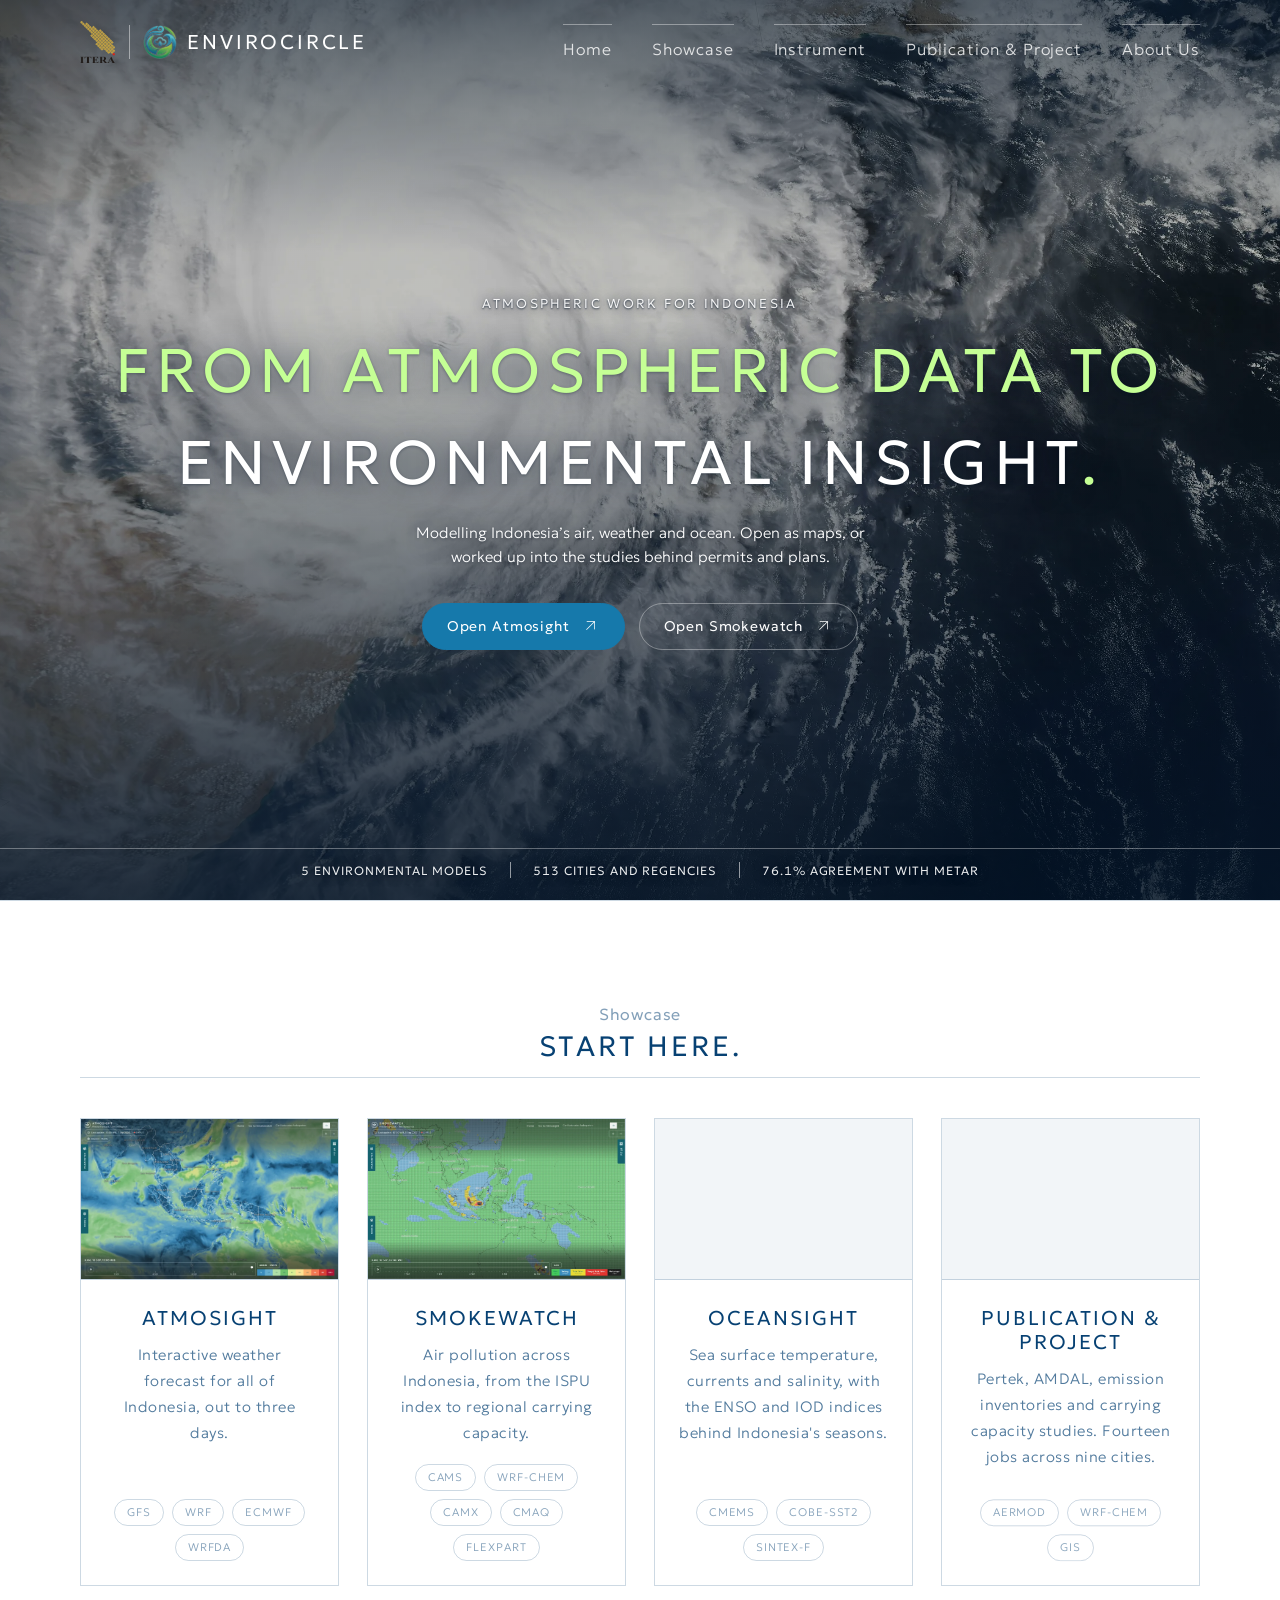
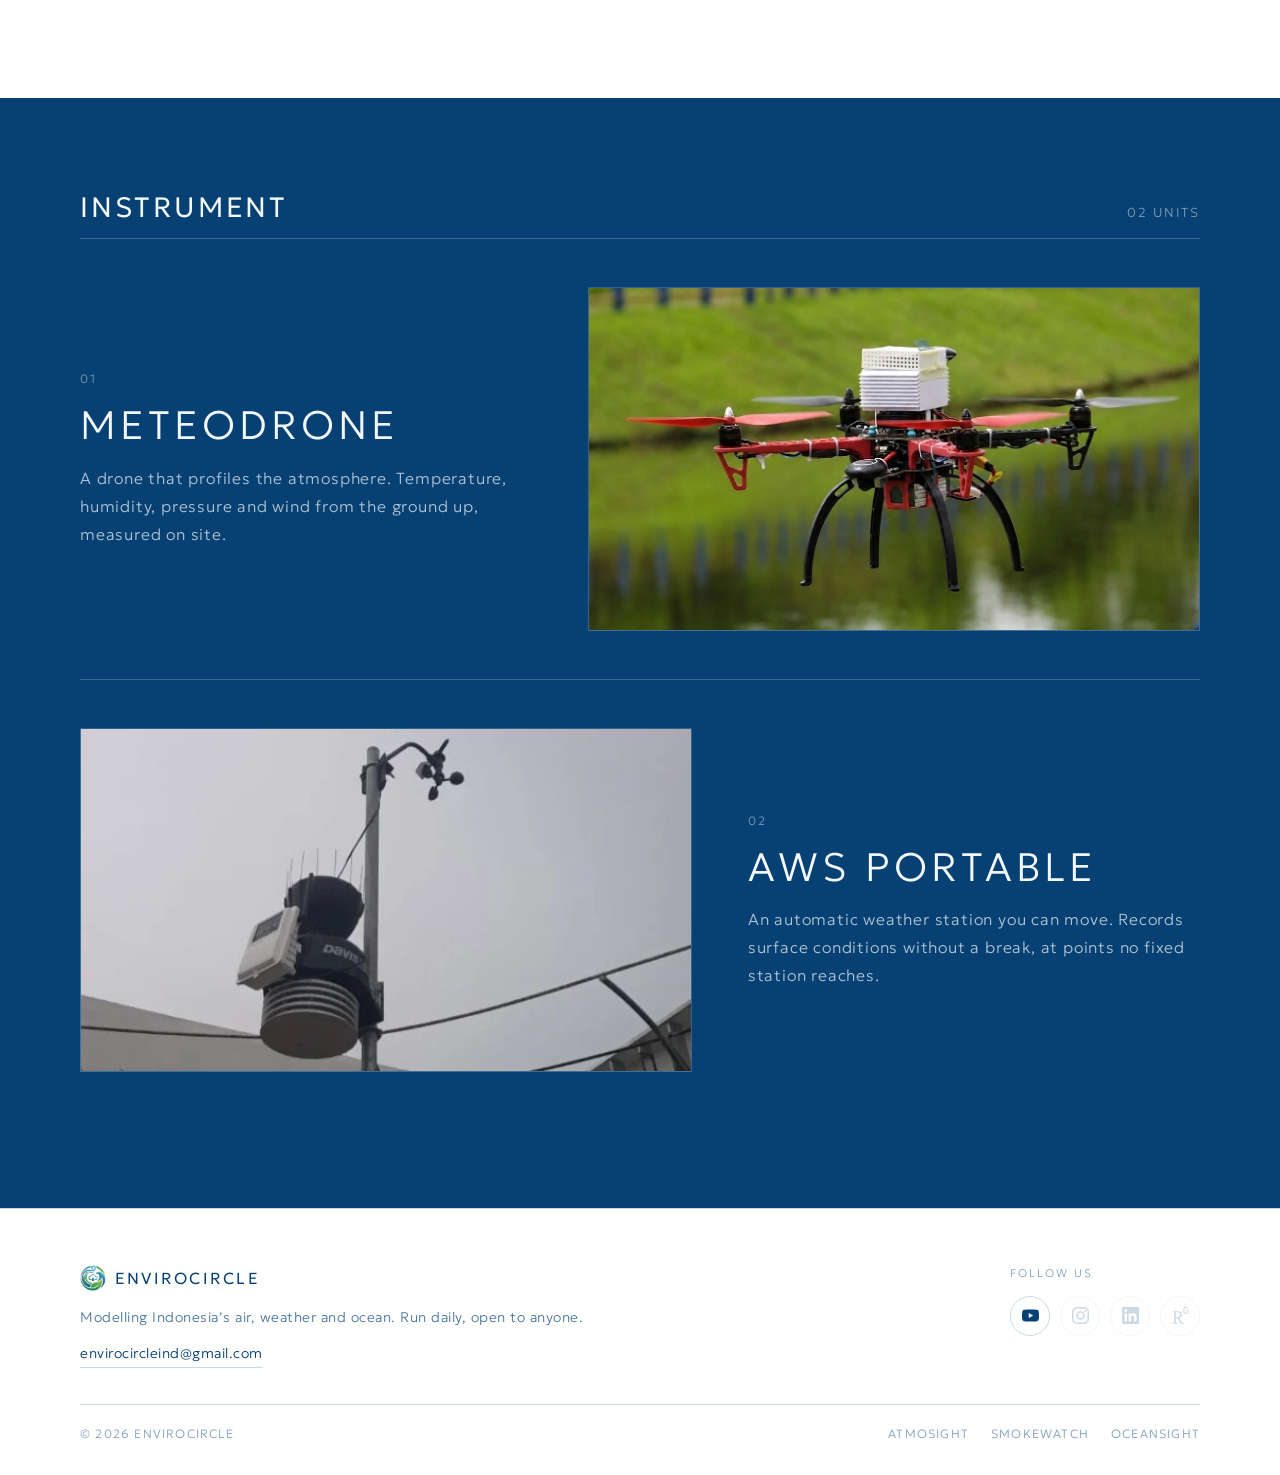
==== commit 4ccc9d20: "Oceansight lahir, produk ketiga Envirocircle Kertas Fenomena pindah rumah dan ganti wajah. Isinya te" ====
--- a/index.html
+++ b/index.html
@@ -224,7 +224,7 @@
              regency" SENGAJA DIBUANG, bukan kelupaan. Isinya bagus tapi cuma
              soal peta, dan justru dia yang menarik hero balik ke dua peta.
              Keterangan itu sudah ada di kartu Showcase. -->
-        <p class="hero-lead" data-anim="fade">Modelling Indonesia&rsquo;s air and weather. Open as maps, or worked up into the studies behind permits and plans.</p>
+        <p class="hero-lead" data-anim="fade">Modelling Indonesia&rsquo;s air, weather and ocean. Open as maps, or worked up into the studies behind permits and plans.</p>
       </div>
 
       <!-- Dua pintu untuk dua kebutuhan. Yang cari hujan dan yang cari asap
@@ -258,7 +258,7 @@
              yang sama dengan pita angka di About. Nilai akhirnya ditulis apa
              adanya di dalam span, jadi kalau JS mati yang tampil tetap angka
              yang benar, bukan nol. -->
-        <span class="hb-butir"><b class="hb-num">4</b> atmospheric models</span>
+        <span class="hb-butir"><b class="hb-num">5</b> environmental models</span>
         <span class="hb-butir"><b class="hb-num">514</b> cities and regencies</span>
         <span class="hb-butir"><b class="hb-num" data-desimal="1">76.6</b>% agreement with METAR</span>
         <span class="hb-butir" id="hero-segar" hidden></span>
@@ -375,7 +375,21 @@
             </span>
           </a>
 
-          <!-- Kartu ketiga SUDAH HIDUP sejak 27 Sep, tujuannya halaman
+          <a class="sc-kartu" href="oceansight/">
+            <span class="sc-kartu-gambar">
+              <img src="img/oceansight.webp?v=20261006b" width="1400" height="875" decoding="async"
+                   alt="Tampilan Oceansight, peta anomali suhu muka laut dari model CMEMS" />
+            </span>
+            <span class="sc-kartu-isi">
+              <span class="sc-kartu-nama">Oceansight</span>
+              <span class="sc-kartu-desc">Sea surface temperature, currents and salinity, with the ENSO and IOD indices behind Indonesia's seasons.</span>
+              <span class="chips">
+                <span class="chip">CMEMS</span><span class="chip">COBE-SST2</span><span class="chip">SINTEX-F</span>
+              </span>
+            </span>
+          </a>
+
+          <!-- Kartu keempat SUDAH HIDUP sejak 27 Sep, tujuannya halaman
                work/ yang berisi satu makalah dan empat belas pekerjaan.
                Pratinjaunya memakai figur peta kerawanan banjir dari
                makalahnya, sebab itu satu satunya gambar di sini yang
@@ -530,7 +544,7 @@
                  BLOK FOOTER INI TIDAK LAGI SAMA dengan yang di work/ dan
                  about/. Itu disengaja. Dua halaman itu berbahasa Indonesia,
                  jadi kakinya ikut bahasa halamannya. -->
-            <p class="f-note">Modelling Indonesia&rsquo;s air and weather. Run daily, open to anyone.</p>
+            <p class="f-note">Modelling Indonesia&rsquo;s air, weather and ocean. Run daily, open to anyone.</p>
             <a class="f-surel" href="mailto:envirocircleind@gmail.com">envirocircleind@gmail.com</a>
           </div>
 
@@ -551,6 +565,7 @@
           <span class="f-tautan">
             <a href="atmosight/">Atmosight</a>
             <a href="smokewatch/">Smokewatch</a>
+            <a href="oceansight/">Oceansight</a>
           </span>
         </div>
       </div>
--- a/style.css
+++ b/style.css
@@ -623,12 +623,22 @@
    Di 20ch patahnya naik satu kata dan dua barisnya jadi 19 lawan 15. */
 #showcase .sc-title { max-width: 20ch; margin-inline: auto; }
 
-/* Tiga kolom sama lebar, mengisi penuh lebar isi .wrap, jadi tepi kiri kanan
+/* Kolom sama lebar, mengisi penuh lebar isi .wrap, jadi tepi kiri kanan
    kartunya segaris dengan judul bagian di atasnya. Tidak ada yang menjorok
-   dan tidak ada yang terpotong seperti di korsel dulu. */
+   dan tidak ada yang terpotong seperti di korsel dulu.
+
+   EMPAT KARTU sejak Oceansight lahir 6 Okt 2026, dulu tiga. Empat kolom cuma
+   dipakai waktu layarnya memang muat. Patokannya bukan selera, melainkan
+   lebar kartu yang sama dengan yang sudah diukur di bawah, sekitar 250 px
+   adalah batas pratinjau peta masih terbaca. Di 1200 px empat kolom memberi
+   sekitar 275 px per kartu, masih di atas batas itu. Di bawahnya dua kolom
+   dulu, baru satu. */
 .sc-baris {
-  display: grid; grid-template-columns: repeat(3, 1fr);
+  display: grid; grid-template-columns: repeat(4, 1fr);
   gap: 28px; align-items: stretch;
+}
+@media (max-width: 1199px) {
+  .sc-baris { grid-template-columns: repeat(2, 1fr); }
 }
 
 /* KARTU. Bentuknya dari garis rambut dan ruang kosong, siku, tanpa bayangan,
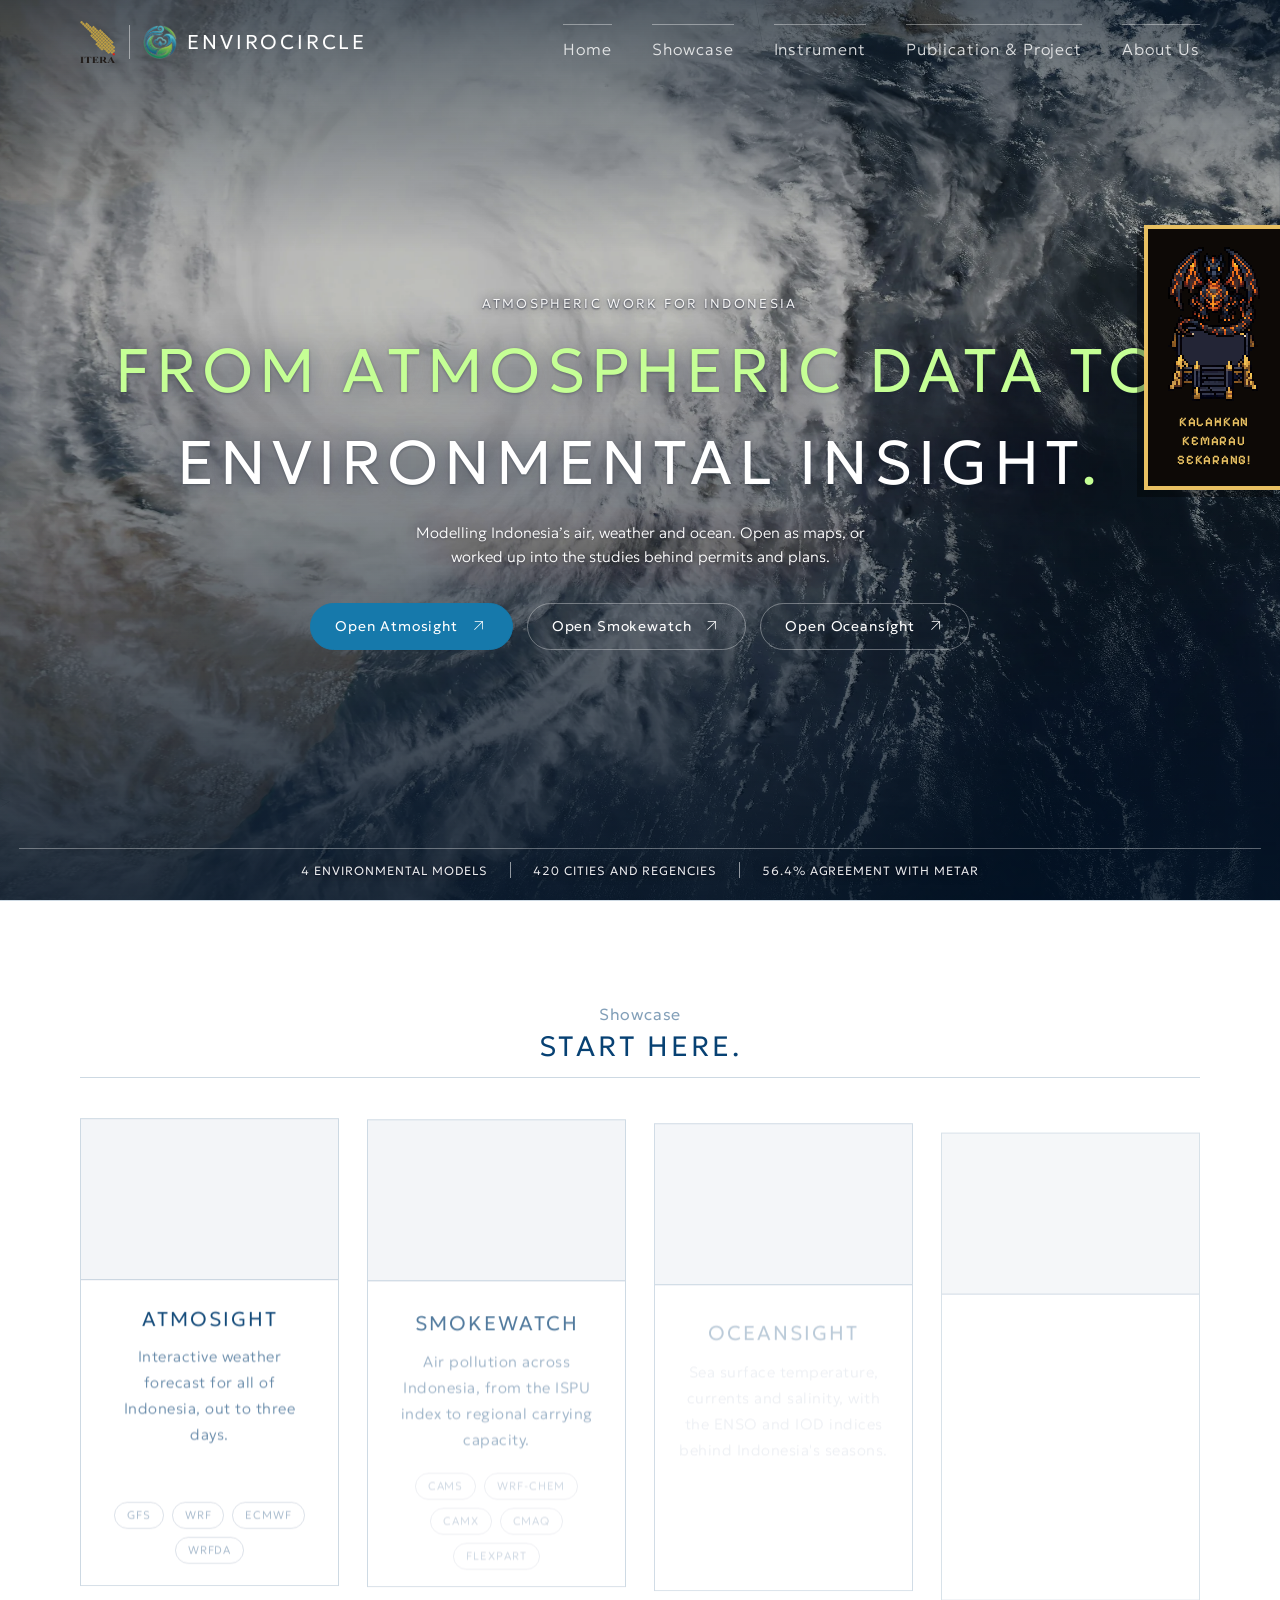
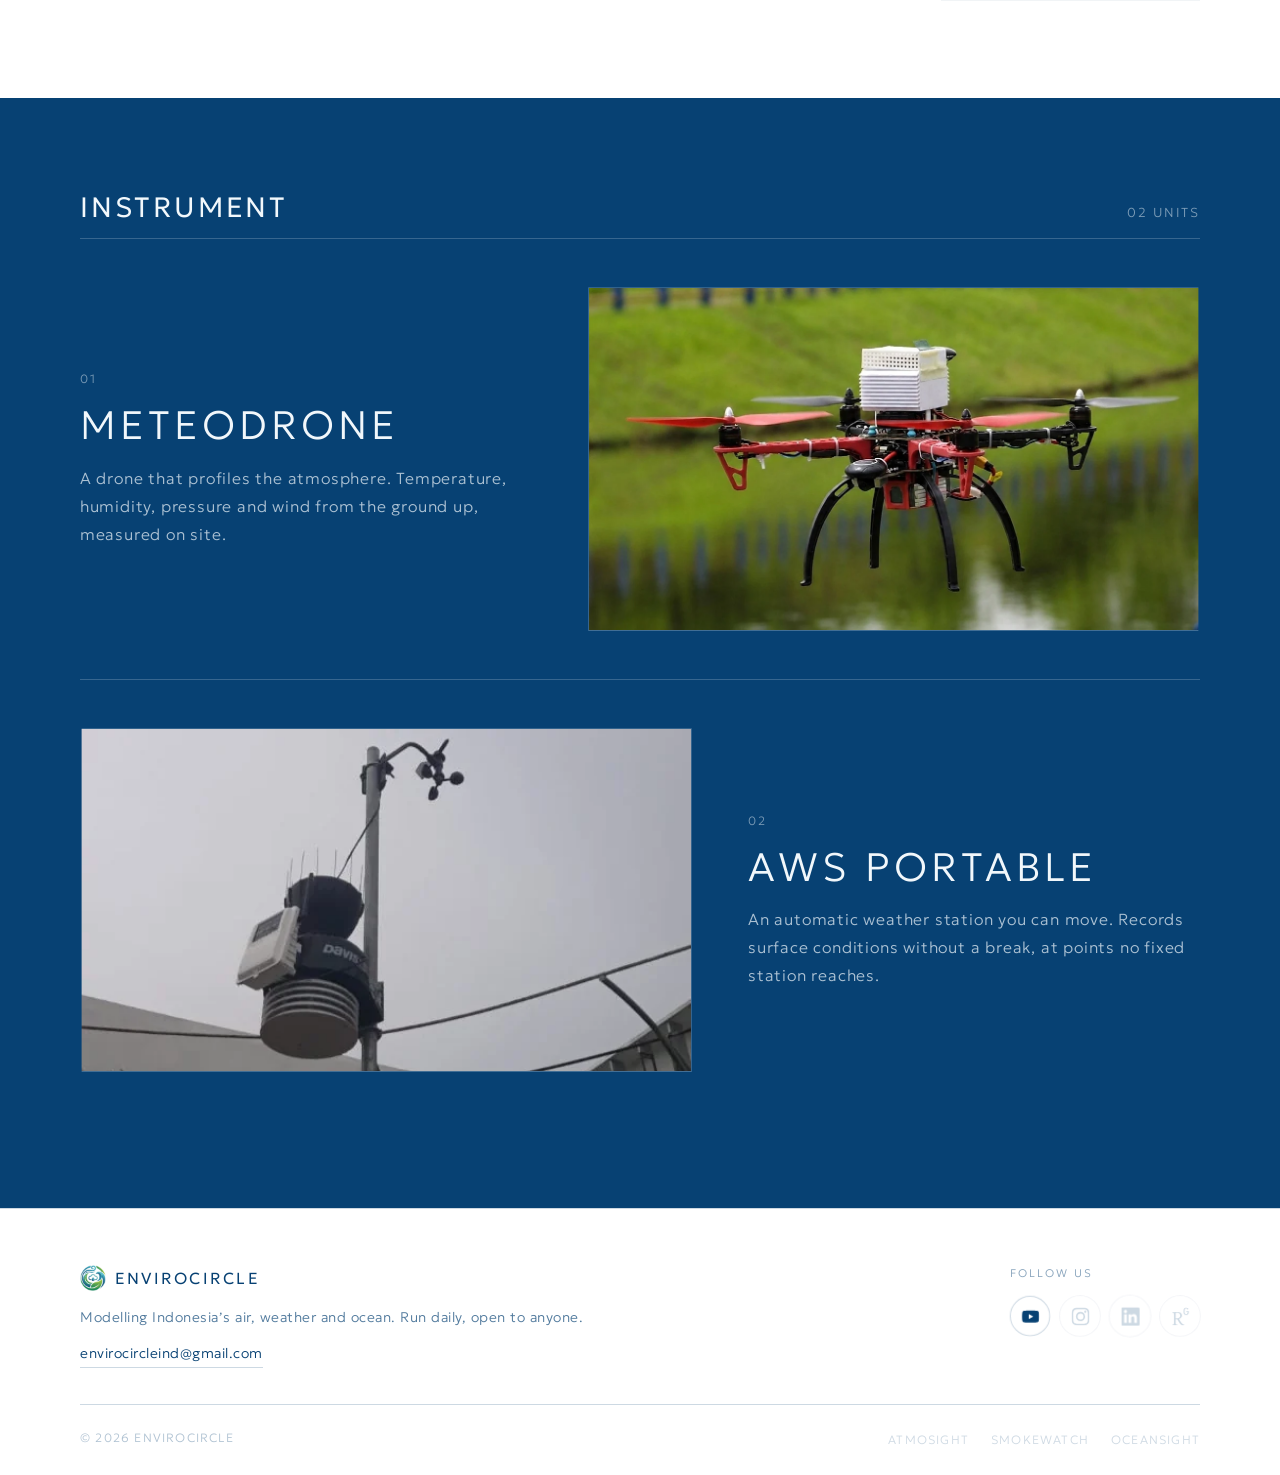
==== commit 7a385fa6: "Adu Cuaca, mini game kartu edukasi di halaman sendiri Game kartu tentang fenomena dan parameter cuac" ====
--- a/index.html
+++ b/index.html
@@ -39,6 +39,11 @@
        yang dipakai di sini cuma yang ringan, 200 dan 300. -->
   <link href="https://fonts.googleapis.com/css2?family=Geologica:wght@100..900&display=swap" rel="stylesheet" />
   <link href="https://fonts.googleapis.com/css2?family=Material+Symbols+Outlined:opsz,wght,FILL,GRAD@20..48,100..700,0..1,-50..200&display=block" rel="stylesheet" />
+  <!-- Huruf piksel, DIPAKAI DI SATU TEMPAT SAJA di halaman ini, ajakan
+       main mini game di tepi kanan. Sengaja menabrak gaya halaman, sebab
+       memang itu gunanya, dia harus terlihat seperti benda dari dunia lain
+       supaya orang menoleh. -->
+  <link href="https://fonts.googleapis.com/css2?family=Pixelify+Sans:wght@400..700&display=swap" rel="stylesheet" />
   <link rel="stylesheet" href="style.css" />
 
   <!-- Penanda "JS hidup". Keadaan awal animasi hanya dipasang kalau kelas ini ada,
@@ -87,6 +92,18 @@
     </div>
   </header>
 
+  <!-- AJAKAN MAIN MINI GAME. Ditaruh DI LUAR .hero, bukan di dalamnya,
+       dua sebabnya. Satu, .hero punya overflow sendiri dan benda yang
+       menempel tepi kanan gampang terpotong di situ. Dua, dia TIDAK diberi
+       data-anim sama sekali, sengaja, supaya tidak ikut koreografi masuk
+       GSAP. Elemen yang ikut koreografi itu dimulai dari opacity nol, dan
+       kalau satu saja pemicunya meleset dia tidak pernah kelihatan lagi.
+       Ajakan ini terlalu penting untuk dipertaruhkan ke situ. -->
+  <a class="ajak-game" href="game/" aria-label="Main mini game Adu Cuaca">
+    <span class="ajak-bos"><img src="game/ajak-kemarau.png" width="48" height="80" alt="" /></span>
+    <span class="ajak-teks">Kalahkan<br />Kemarau<br />Sekarang!</span>
+  </a>
+
   <!-- ============================ HERO ============================ -->
   <section class="hero" id="top">
     <!-- LATAR FOTO, 27 September 2026.
@@ -227,11 +244,19 @@
         <p class="hero-lead" data-anim="fade">Modelling Indonesia&rsquo;s air, weather and ocean. Open as maps, or worked up into the studies behind permits and plans.</p>
       </div>
 
-      <!-- Dua pintu untuk dua kebutuhan. Yang cari hujan dan yang cari asap
-           karhutla itu bukan orang yang sama, jadi satu tombol umum menyuruh
-           mereka menebak. Atmosight yang berisi, Smokewatch bergaris, sebab
-           dua tombol berisi sama sama mencolok justru menghilangkan titik
-           tumpu. Kalau mau ditukar, pindahkan saja kelas pill--garis. -->
+      <!-- Tiga pintu untuk tiga pekerjaan. Sempat diringkas jadi satu
+           tombol mini game 11 Oktober 2026, lalu DIKEMBALIKAN di hari yang
+           sama, dan keputusan kedua ini yang benar. Hero itu tempat orang
+           memutuskan mau ke mana, dan tiga produk yang isinya beda beda
+           tidak bisa diwakili satu tombol.
+
+           Oceansight ikut masuk, dia dulu belum ada waktu hero ini pertama
+           ditulis. Atmosight BERISI dan dua lainnya bergaris, sebab tiga
+           tombol berisi sama sama mencolok justru menghilangkan titik
+           tumpu. Kalau mau ditukar, pindahkan saja kelas pill--garis.
+
+           Mini game-nya sekarang punya tempat sendiri, lihat .ajak-game
+           di ekor berkas ini. -->
       <div class="hero-foot">
         <a class="pill pill--lg" href="atmosight/" data-anim="fade">
           <span>Open Atmosight</span>
@@ -239,6 +264,10 @@
         </a>
         <a class="pill pill--lg pill--garis" href="smokewatch/" data-anim="fade">
           <span>Open Smokewatch</span>
+          <span class="pill-ico"><span class="material-symbols-outlined">arrow_outward</span></span>
+        </a>
+        <a class="pill pill--lg pill--garis" href="oceansight/" data-anim="fade">
+          <span>Open Oceansight</span>
           <span class="pill-ico"><span class="material-symbols-outlined">arrow_outward</span></span>
         </a>
       </div>
--- a/style.css
+++ b/style.css
@@ -1997,3 +1997,80 @@
   .tim-foto { aspect-ratio: 16 / 10; }
   .tim-bio { font-size: 14px; line-height: 25px; }
 }
+
+/* =====================================================================
+   AJAKAN MAIN MINI GAME, 11 Oktober 2026.
+
+   SATU SATUNYA benda di seluruh situs ini yang gayanya pixel art, dan itu
+   DISENGAJA. Diminta pemilik, "khusus toggle tersebut stylenya harus
+   pixelart ya, biar dia statement terlihat dan user notice".
+
+   Seluruh halaman ini kertas putih, garis rambut 0,7 piksel, huruf tipis,
+   nol bayangan. Benda ini kebalikannya semua. Gelap, bergaris tebal empat
+   piksel, berbayang keras tanpa kabur, hurufnya kotak kotak. Dia memang
+   harus terbaca sebagai benda dari dunia lain yang nyasar ke halaman ini.
+   Kalau suatu saat ada yang merapikannya supaya "menyatu", dia kehilangan
+   seluruh gunanya.
+
+   Satu aturan yang tetap dipatuhi, image-rendering pixelated. Naganya
+   48 x 80 piksel dan diperbesar TEPAT dua kali.
+   ===================================================================== */
+.ajak-game {
+  position: fixed;
+  right: 0;
+  top: 25%;
+  z-index: 60;
+  display: flex;
+  flex-direction: column;
+  align-items: center;
+  gap: 10px;
+  width: 136px;
+  padding: 14px 10px 16px;
+  background: #0d0906;
+  border: 4px solid #e8c062;
+  border-right: 0;
+  color: #e8c062;
+  text-decoration: none;
+  box-shadow: -7px 7px 0 rgba(0, 0, 0, .35);
+  transition: transform .18s ease, background .18s ease;
+}
+.ajak-game:hover { transform: translateX(-8px); background: #16100a; }
+
+.ajak-bos img {
+  display: block;
+  width: 96px; height: auto;          /* 48 x 2, kelipatan bulat */
+  image-rendering: pixelated;
+}
+/* Naganya bernapas pelan. Gerak kecil di tepi layar itu yang paling kuat
+   menarik sudut mata, jauh lebih kuat daripada warna. */
+.ajak-bos { animation: ajak-napas 3.2s ease-in-out infinite; display: block; }
+@keyframes ajak-napas {
+  0%, 100% { transform: translateY(0); }
+  50%      { transform: translateY(-3px); }
+}
+
+.ajak-teks {
+  font-family: "Pixelify Sans", monospace;
+  font-weight: 600;
+  font-size: 13px;
+  line-height: 1.45;
+  letter-spacing: .06em;
+  text-transform: uppercase;
+  text-align: center;
+  text-shadow: 0 2px 0 rgba(0, 0, 0, .8);
+}
+
+@media (max-width: 860px) {
+  .ajak-game {
+    top: auto; bottom: 16px; right: 0;
+    flex-direction: row; gap: 8px;
+    width: auto; padding: 8px 12px 8px 8px;
+  }
+  .ajak-bos img { width: 48px; }
+  .ajak-teks { font-size: 11px; text-align: left; }
+  .ajak-teks br { display: none; }
+}
+
+@media (prefers-reduced-motion: reduce) {
+  .ajak-game, .ajak-bos { transition: none; animation: none; }
+}
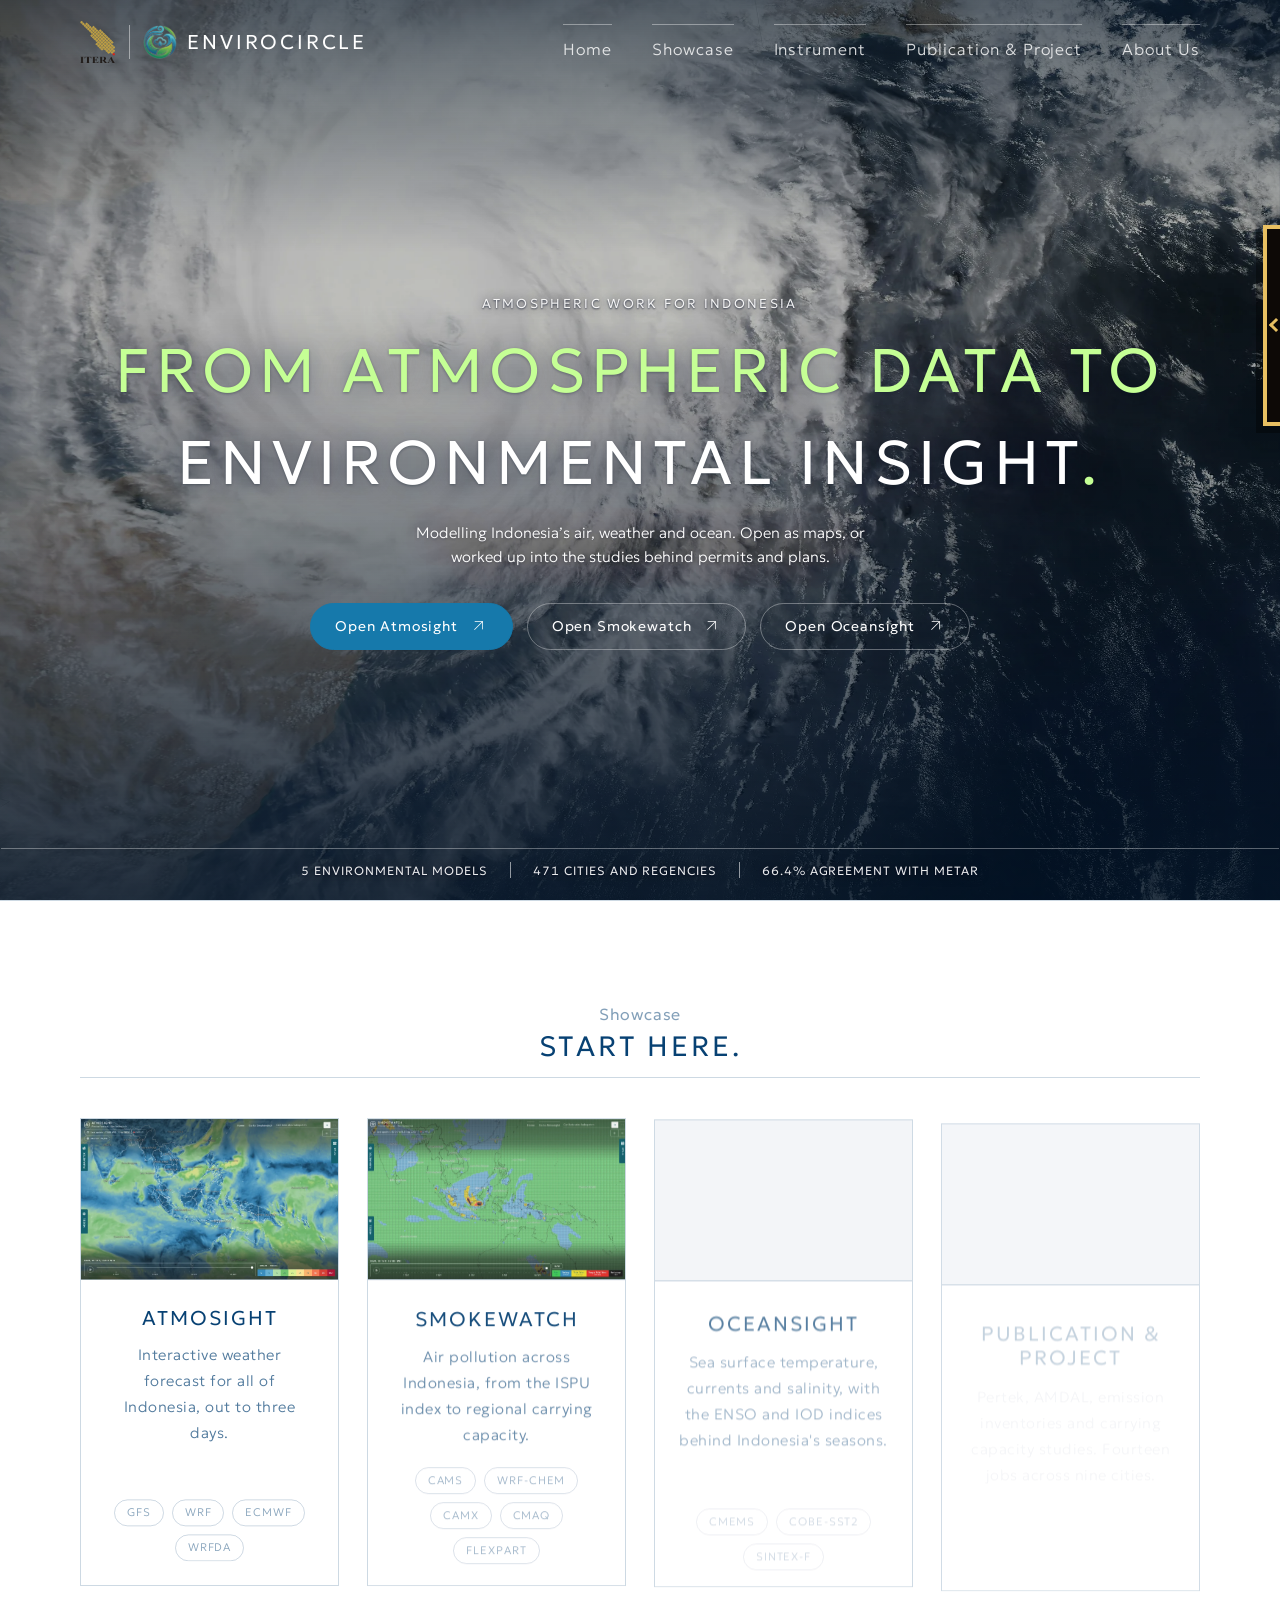
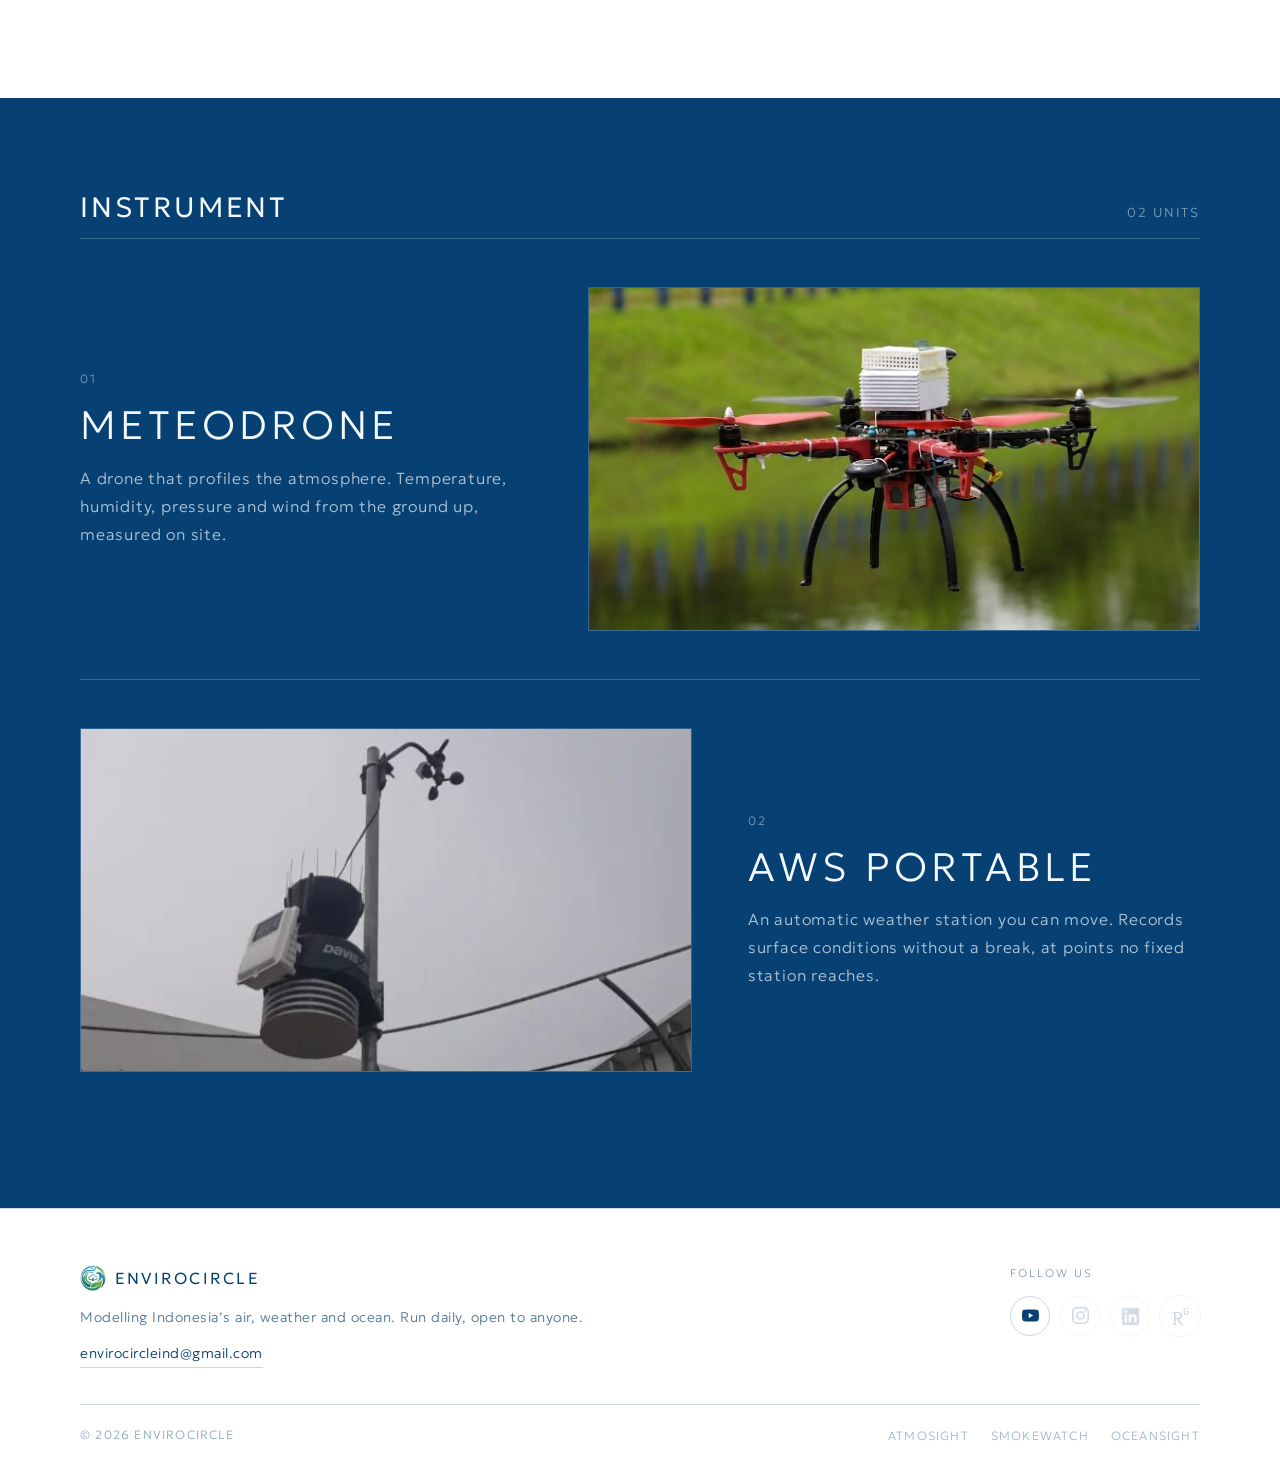
==== commit 82b345ad: "Adu Cuaca pindah ke padang kemarau, dan ajakan mainnya masuk semua halaman Latar aula ungu diganti t" ====
--- a/index.html
+++ b/index.html
@@ -49,6 +49,11 @@
   <!-- Penanda "JS hidup". Keadaan awal animasi hanya dipasang kalau kelas ini ada,
        jadi tanpa JS seluruh teks hero tetap terlihat. -->
   <script>document.documentElement.className += " js-anim";</script>
+  <!-- Ajakan main Adu Cuaca. Satu berkas gaya dan satu berkas
+       skrip, dipakai bersama semua halaman. Markahnya ditanam
+       sendiri oleh ajak.js, jangan ditulis tangan di sini. -->
+  <link rel="stylesheet" href="ajak.css" />
+  <script src="ajak.js" defer></script>
 </head>
 <!-- DUA SAKLAR FOTO HERO. Aturan dan alasannya di blok DUA SAKLAR FOTO di
      style.css. Ringkasnya, ukur terang dua pita pada potongan yang benar benar
@@ -92,17 +97,6 @@
     </div>
   </header>
 
-  <!-- AJAKAN MAIN MINI GAME. Ditaruh DI LUAR .hero, bukan di dalamnya,
-       dua sebabnya. Satu, .hero punya overflow sendiri dan benda yang
-       menempel tepi kanan gampang terpotong di situ. Dua, dia TIDAK diberi
-       data-anim sama sekali, sengaja, supaya tidak ikut koreografi masuk
-       GSAP. Elemen yang ikut koreografi itu dimulai dari opacity nol, dan
-       kalau satu saja pemicunya meleset dia tidak pernah kelihatan lagi.
-       Ajakan ini terlalu penting untuk dipertaruhkan ke situ. -->
-  <a class="ajak-game" href="game/" aria-label="Main mini game Adu Cuaca">
-    <span class="ajak-bos"><img src="game/ajak-kemarau.png" width="48" height="80" alt="" /></span>
-    <span class="ajak-teks">Kalahkan<br />Kemarau<br />Sekarang!</span>
-  </a>
 
   <!-- ============================ HERO ============================ -->
   <section class="hero" id="top">
--- a/style.css
+++ b/style.css
@@ -1998,79 +1998,7 @@
   .tim-bio { font-size: 14px; line-height: 25px; }
 }
 
-/* =====================================================================
-   AJAKAN MAIN MINI GAME, 11 Oktober 2026.
-
-   SATU SATUNYA benda di seluruh situs ini yang gayanya pixel art, dan itu
-   DISENGAJA. Diminta pemilik, "khusus toggle tersebut stylenya harus
-   pixelart ya, biar dia statement terlihat dan user notice".
-
-   Seluruh halaman ini kertas putih, garis rambut 0,7 piksel, huruf tipis,
-   nol bayangan. Benda ini kebalikannya semua. Gelap, bergaris tebal empat
-   piksel, berbayang keras tanpa kabur, hurufnya kotak kotak. Dia memang
-   harus terbaca sebagai benda dari dunia lain yang nyasar ke halaman ini.
-   Kalau suatu saat ada yang merapikannya supaya "menyatu", dia kehilangan
-   seluruh gunanya.
-
-   Satu aturan yang tetap dipatuhi, image-rendering pixelated. Naganya
-   48 x 80 piksel dan diperbesar TEPAT dua kali.
-   ===================================================================== */
-.ajak-game {
-  position: fixed;
-  right: 0;
-  top: 25%;
-  z-index: 60;
-  display: flex;
-  flex-direction: column;
-  align-items: center;
-  gap: 10px;
-  width: 136px;
-  padding: 14px 10px 16px;
-  background: #0d0906;
-  border: 4px solid #e8c062;
-  border-right: 0;
-  color: #e8c062;
-  text-decoration: none;
-  box-shadow: -7px 7px 0 rgba(0, 0, 0, .35);
-  transition: transform .18s ease, background .18s ease;
-}
-.ajak-game:hover { transform: translateX(-8px); background: #16100a; }
-
-.ajak-bos img {
-  display: block;
-  width: 96px; height: auto;          /* 48 x 2, kelipatan bulat */
-  image-rendering: pixelated;
-}
-/* Naganya bernapas pelan. Gerak kecil di tepi layar itu yang paling kuat
-   menarik sudut mata, jauh lebih kuat daripada warna. */
-.ajak-bos { animation: ajak-napas 3.2s ease-in-out infinite; display: block; }
-@keyframes ajak-napas {
-  0%, 100% { transform: translateY(0); }
-  50%      { transform: translateY(-3px); }
-}
-
-.ajak-teks {
-  font-family: "Pixelify Sans", monospace;
-  font-weight: 600;
-  font-size: 13px;
-  line-height: 1.45;
-  letter-spacing: .06em;
-  text-transform: uppercase;
-  text-align: center;
-  text-shadow: 0 2px 0 rgba(0, 0, 0, .8);
-}
-
-@media (max-width: 860px) {
-  .ajak-game {
-    top: auto; bottom: 16px; right: 0;
-    flex-direction: row; gap: 8px;
-    width: auto; padding: 8px 12px 8px 8px;
-  }
-  .ajak-bos img { width: 48px; }
-  .ajak-teks { font-size: 11px; text-align: left; }
-  .ajak-teks br { display: none; }
-}
-
-@media (prefers-reduced-motion: reduce) {
-  .ajak-game, .ajak-bos { transition: none; animation: none; }
-}
+/* Ajakan main Adu Cuaca PINDAH ke ajak.css di akar. Dia sekarang muncul
+   di semua halaman, dan tiga app punya style.css sendiri sendiri. */
+
+}
--- a/ajak.css
+++ b/ajak.css
@@ -0,0 +1,195 @@
+/* =====================================================================
+   AJAKAN MAIN, tempel kanan layar, SENGAJA TIDAK SENADA.
+   Diminta pemilik, "khusus toggle tersebut stylenya harus pixelart ya,
+   biar dia statement terlihat dan user notice".
+
+   Seluruh situs ini kertas putih, garis rambut 0,7 piksel, huruf tipis,
+   nol bayangan. Benda ini kebalikannya semua. Gelap, bergaris tebal empat
+   piksel, berbayang keras tanpa kabur, hurufnya kotak kotak. Dia memang
+   harus terbaca sebagai benda dari dunia lain yang nyasar ke halaman ini.
+   Kalau suatu saat ada yang merapikannya supaya "menyatu", dia kehilangan
+   seluruh gunanya.
+
+   DIPISAH DARI style.css karena dia sekarang muncul di SEMUA halaman, dan
+   tiga app punya style.css sendiri sendiri. Satu berkas di sini jauh lebih
+   aman daripada menyalin aturan yang sama ke empat tempat lalu lupa
+   memperbaruinya di salah satunya.
+   ===================================================================== */
+/* ===================== BENTUK TOMBOL KEPALA ======================
+   Dipakai di tiga app peta saja. Di sana layarnya sudah penuh panel dan
+   papan tempel besar di tepi kanan cuma menutupi petanya. Jadi dia ikut
+   bentuk tombol kepala yang sudah ada di app itu, kotak 26 piksel, dan
+   warnanya MEMINJAM token app-nya sendiri lewat var. Jadi dia ikut
+   berubah kalau palet app-nya berubah, tanpa disentuh dari sini. */
+.ajak-kepala {
+  box-sizing: border-box;
+  flex: none; width: 26px; height: 26px;
+  display: flex; align-items: center; justify-content: center;
+  background: var(--surface, #fff);
+  border: 2px solid var(--ink, #111);
+  box-shadow: 2px 2px 0 0 var(--ink, #111);
+  cursor: pointer; pointer-events: auto; margin-left: 2px;
+  text-decoration: none; overflow: hidden;
+}
+.ajak-kepala:hover { background: var(--lime, #c5ff95); }
+
+/* Tiga app sudah MELUCUTI kotak dari tombol menunya, sekarang menunya
+   cuma tulisan bergaris di atasnya. Jadi di dalam .alat-nav kotak di atas
+   itu dilucuti juga, dan yang tersisa cuma garis atas yang sama persis
+   dengan tetangganya. Dua kelas di pemilih ini bukan kebetulan, aturan
+   app-nya memakai .alat-nav a yang nilainya satu kelas satu elemen, jadi
+   dua kelas diperlukan supaya aturan ini yang menang. */
+.alat-nav .ajak-kepala {
+  display: flex; align-items: center; gap: 7px;
+  width: auto; height: auto; margin-left: 0;
+  padding: 10px 0 0; overflow: visible;
+  background: transparent; box-shadow: none;
+  border: 0; border-top: 1px solid rgba(255, 255, 255, .45);
+  opacity: .82;
+  transition: opacity .18s ease, border-color .18s ease;
+}
+.alat-nav .ajak-kepala:hover {
+  background: transparent; opacity: 1; border-top-color: #fff;
+}
+/* Naganya DITERANGKAN di sini, bukan di berkas gambarnya. Tetangganya di
+   menu itu tulisan putih di atas peta, dan naga abu tua kalah habis di
+   atas peta yang terang. Dinaikkan terangnya plus diberi bayangan jatuh
+   keras, dia jadi sekuat tulisan di sebelahnya tanpa perlu gambar kedua. */
+/* 24 piksel, tepat setengah gambarnya yang 48, dan pas di samping huruf
+   13 piksel tanpa menenggelamkannya. */
+.alat-nav .ajak-kepala img {
+  width: 24px; height: 24px;
+  filter: brightness(1.45) contrast(1.05)
+          drop-shadow(0 1px 0 rgba(0, 0, 0, .9))
+          drop-shadow(0 0 3px rgba(0, 0, 0, .7));
+}
+/* 24 piksel, TEPAT setengah gambarnya yang 48. Kotak dalamnya 22 sesudah
+   garis, jadi dia tersunat satu piksel di tiap sisi, dan satu piksel itu
+   kebetulan memang tepi kosong gambarnya. Ukuran yang bukan kelipatan
+   bulat, 22 misalnya, bikin barisan pikselnya hilang tidak rata dan
+   naganya terlihat rusak. */
+.ajak-kepala img {
+  display: block; width: 24px; height: 24px;
+  image-rendering: pixelated;
+}
+
+.ajak-game {
+  box-sizing: border-box;
+  position: fixed;
+  right: 0;
+  top: 25%;
+  z-index: 1200;
+  display: flex;
+  flex-direction: column;
+  align-items: center;
+  gap: 10px;
+  width: 136px;
+  padding: 14px 10px 16px;
+  background: #0d0906;
+  border: 4px solid #e8c062;
+  border-right: 0;
+  color: #e8c062;
+  text-decoration: none;
+  box-shadow: -7px 7px 0 rgba(0, 0, 0, .35);
+  /* SENGAJA TANPA TRANSISI sampai ajak.js memasang kelas ajak-siap satu
+     bingkai kemudian. Keadaan awalnya ditentukan dengan mengukur hero,
+     dan mengukur itu memaksa tata letak dihitung lebih dulu. Akibatnya
+     browser sempat melihat papan ini dalam keadaan utuh, lalu kelas
+     menyusutnya dipasang, lalu transisinya ikut jalan. Yang terlihat
+     pemain, papan besar merayap keluar layar tiap kali membuka halaman
+     yang sudah tergulir. Transisinya baru dihidupkan sesudah keadaan
+     pertamanya terpasang. */
+  transition: none;
+}
+.ajak-game.ajak-siap {
+  transition: transform .26s cubic-bezier(.2, .8, .3, 1),
+              width .2s ease, background .2s ease;
+}
+
+/* Melebar ke KIRI waktu disentuh, BUKAN bergeser ke kiri. Dulu dia
+   digeser pakai translateX, dan karena dia dipatok ke tepi kanan layar,
+   menggesernya meninggalkan celah tipis di kanan. Dilaporkan pemilik,
+   "saya gamau ada gap tipis, saya mau tetap kaya nyambung gitu". Lebarnya
+   yang ditambah, jadi tepi kanannya tidak pernah lepas dari tepi layar. */
+.ajak-game:hover,
+.ajak-game:focus-visible { width: 152px; background: #16100a; }
+
+/* ------------------------- KEADAAN MENYUSUT -------------------------- */
+/* Di luar hero dan di halaman lain dia didorong keluar layar, menyisakan
+   satu jalur tipis yang masih bisa dipencet. Didorong pakai transform,
+   bukan diubah right-nya, supaya yang bergerak cuma lapisan gambar dan
+   tidak ada satu pun tata letak yang dihitung ulang tiap bingkai. */
+.ajak-game.ajak-kecil { transform: translateX(calc(100% - 17px)); }
+.ajak-game.ajak-kecil:hover,
+.ajak-game.ajak-kecil:focus-visible {
+  transform: translateX(0); width: 152px;
+}
+
+/* Anak panah kecil di jalur tipisnya, supaya orang tahu dia bisa ditarik.
+   Dipatok 4 piksel dari tepi kiri benda, jadi dia justru satu satunya isi
+   yang masih kelihatan waktu sisanya sudah keluar layar. */
+.ajak-game::after {
+  content: "";
+  position: absolute; left: 4px; top: 50%;
+  width: 7px; height: 7px;
+  border-left: 3px solid #e8c062;
+  border-bottom: 3px solid #e8c062;
+  transform: translateY(-50%) rotate(45deg);
+  opacity: 0; transition: opacity .2s ease;
+  pointer-events: none;
+}
+.ajak-game.ajak-kecil::after { opacity: 1; }
+.ajak-game.ajak-kecil:hover::after,
+.ajak-game.ajak-kecil:focus-visible::after { opacity: 0; }
+
+/* Isinya ikut memudar waktu menyusut. Tanpa ini, sepotong sayap naga
+   nongol di jalur tipisnya dan terbaca seperti gambar terpotong. */
+.ajak-kecil .ajak-bos, .ajak-kecil .ajak-teks {
+  opacity: 0; transition: opacity .16s ease;
+}
+.ajak-kecil:hover .ajak-bos, .ajak-kecil:hover .ajak-teks,
+.ajak-kecil:focus-visible .ajak-bos, .ajak-kecil:focus-visible .ajak-teks {
+  opacity: 1; transition: opacity .24s ease .08s;
+}
+
+.ajak-bos img {
+  display: block;
+  width: 96px; height: auto;          /* 48 x 2, kelipatan bulat */
+  image-rendering: pixelated;
+}
+/* Naganya bernapas pelan. Gerak kecil di tepi layar itu yang paling kuat
+   menarik sudut mata, jauh lebih kuat daripada warna. */
+.ajak-bos { animation: ajak-napas 3.2s ease-in-out infinite; display: block; }
+@keyframes ajak-napas {
+  0%, 100% { transform: translateY(0); }
+  50%      { transform: translateY(-3px); }
+}
+
+.ajak-teks {
+  font-family: "Pixelify Sans", monospace;
+  font-weight: 600;
+  font-size: 13px;
+  line-height: 1.45;
+  letter-spacing: .06em;
+  text-transform: uppercase;
+  text-align: center;
+  text-shadow: 0 2px 0 rgba(0, 0, 0, .8);
+}
+
+@media (max-width: 860px) {
+  .ajak-game {
+    top: auto; bottom: 16px; right: 0;
+    flex-direction: row; gap: 8px;
+    width: auto; padding: 8px 12px 8px 8px;
+  }
+  .ajak-game:hover, .ajak-game:focus-visible { width: auto; }
+  .ajak-game.ajak-kecil:hover, .ajak-game.ajak-kecil:focus-visible { width: auto; }
+  .ajak-bos img { width: 48px; }
+  .ajak-teks { font-size: 11px; text-align: left; }
+  .ajak-teks br { display: none; }
+}
+
+@media (prefers-reduced-motion: reduce) {
+  .ajak-game, .ajak-bos, .ajak-game::after,
+  .ajak-kecil .ajak-bos, .ajak-kecil .ajak-teks { transition: none; animation: none; }
+}
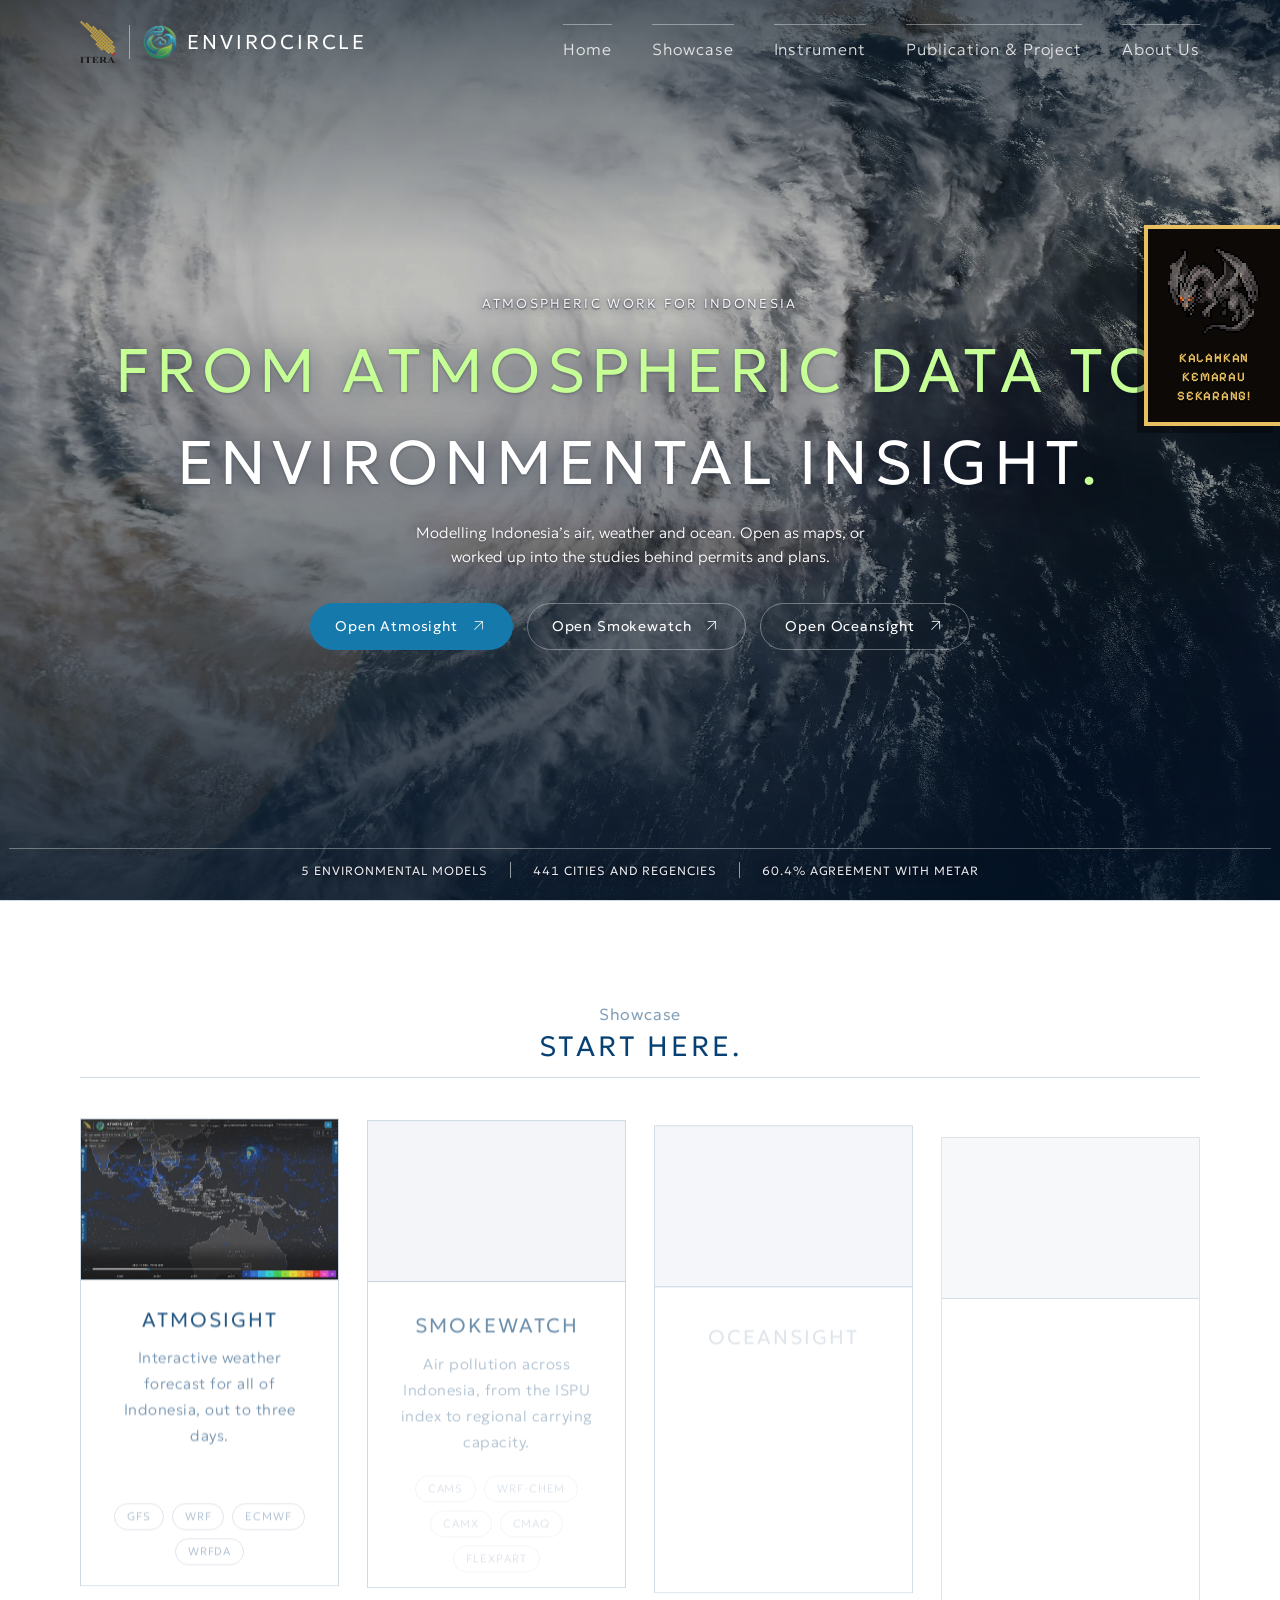
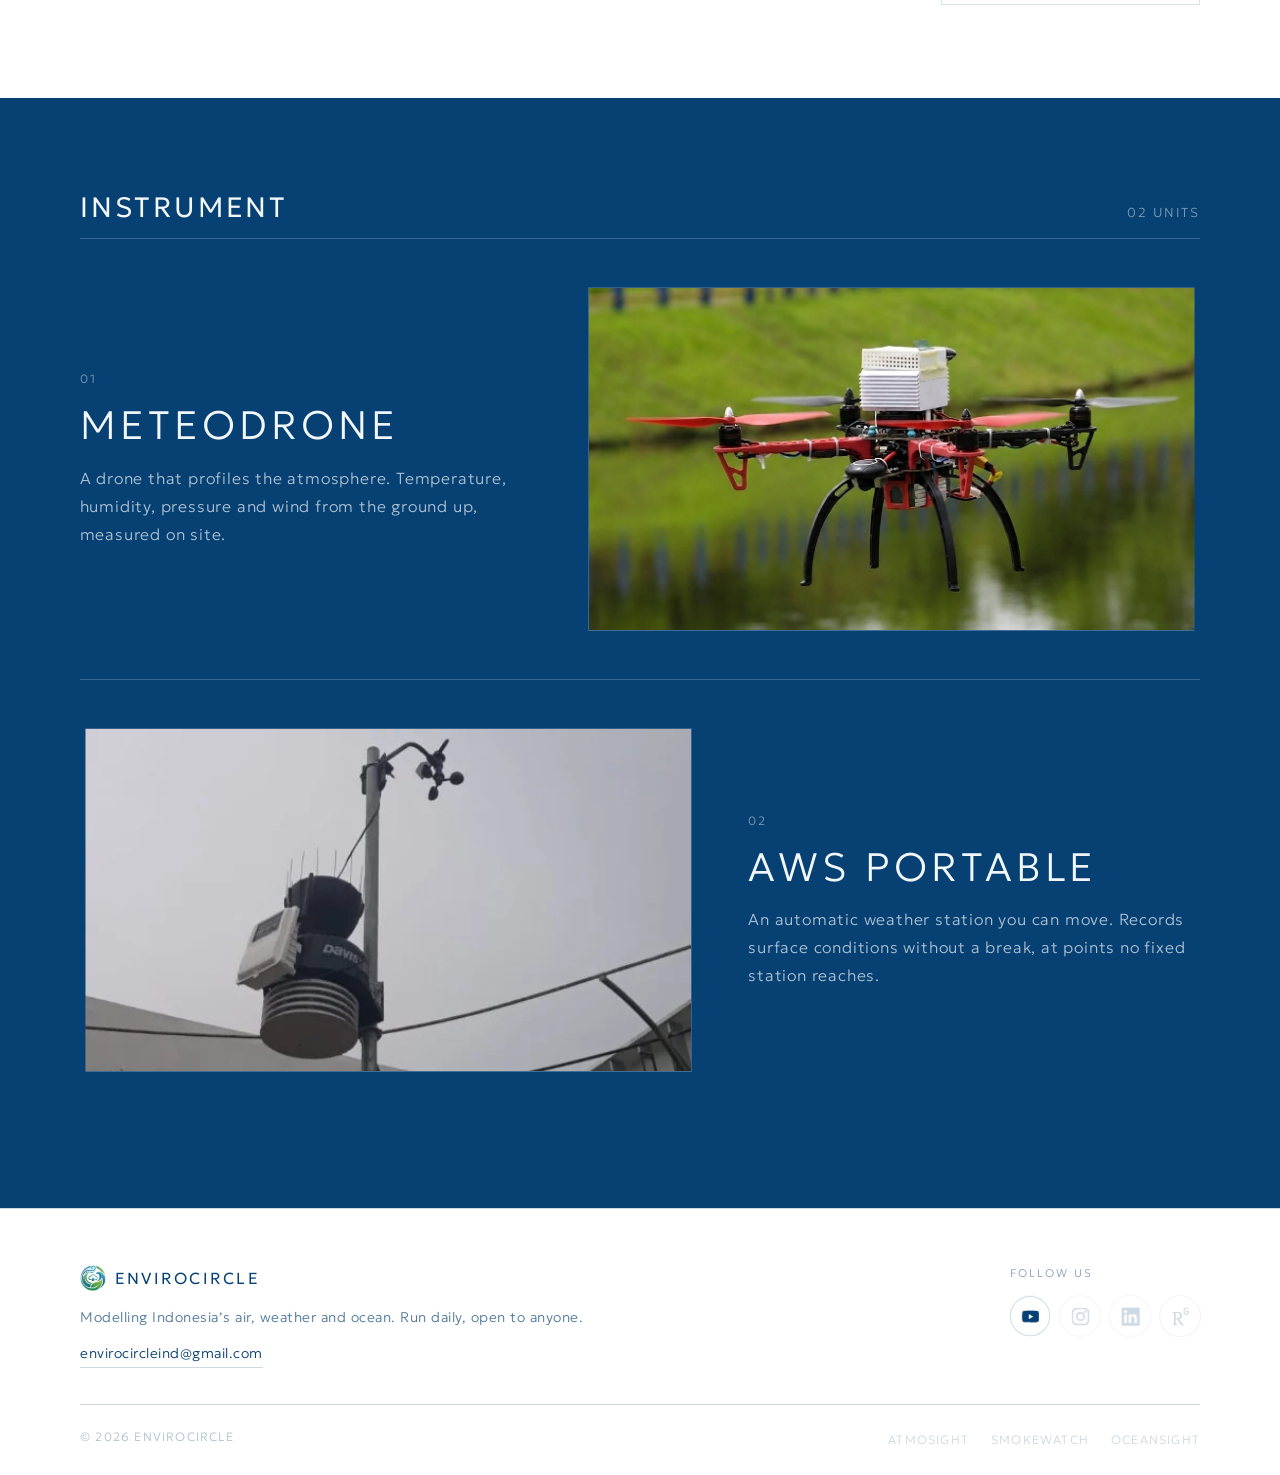
==== commit f979d840: "Enam revisi, alarm hujan, layer awal, AMV, skala Brightness, badge Parameter 1. ALARM HUJAN AMBANGNY" ====
--- a/index.html
+++ b/index.html
@@ -364,8 +364,8 @@
         <div class="sc-baris" data-sc>
           <a class="sc-kartu" href="atmosight/">
             <span class="sc-kartu-gambar">
-              <img src="img/atmosight.webp?v=20260911" width="1400" height="875" decoding="async"
-                   alt="Tampilan Atmosight, peta angin seluruh Indonesia dari model GFS" />
+              <img src="img/atmosight.webp?v=20261019" width="1400" height="875" decoding="async"
+                   alt="Tampilan Atmosight, peta hujan seluruh Indonesia dari model GFS" />
             </span>
             <span class="sc-kartu-isi">
               <span class="sc-kartu-nama">Atmosight</span>
--- a/style.css
+++ b/style.css
@@ -1139,7 +1139,10 @@
 #project {
   background: var(--sisi); color: var(--sisi-teks);
   padding: 80px 0 88px;
-  position: relative; z-index: 3;
+  /* Di atas seluruh tumpukan makalah. #publication sendiri z-index 3 dan dia
+     membentuk konteks tumpukan, jadi angka di dalamnya tidak bocor ke sini,
+     cukup satu tingkat di atasnya. Latarnya sudah pekat. */
+  position: relative; z-index: 4;
 }
 .prj { border-top: var(--rambut) solid var(--sisi-20); }
 .bag-head + .prj { border-top: 0; }
@@ -1594,21 +1597,193 @@
 /* ---- Publikasi, versi halaman penuh ----
    Tanpa lipatan. Di landing dia harus dilipat supaya tidak memakan satu
    layar, di sini justru itu isi halamannya. */
-.pub2 { display: flex; flex-direction: column; gap: 34px; }
+/* SEBELAS MAKALAH DISUSUN KE BAWAH, SELANG SELING.
+   Yang ganjil keterangannya di kiri gambarnya di kanan, yang genap dibalik.
+   Pembalikannya lewat order, bukan direction, sebab direction ikut membalik
+   arah baca di dalamnya dan tanda baca di ujung kalimat jadi pindah tempat.
+
+   Satu makalah satu petak di peta halaman. Garis rambut di atas tiap makalah
+   jadi pemisahnya, dan yang pertama tidak diberi garis supaya tidak dobel
+   dengan kepala bagian di atasnya. */
+.pub2 {
+  display: grid; grid-template-columns: minmax(0, 1.02fr) minmax(0, .98fr);
+  gap: 34px 60px; align-items: start;
+}
+
+/* ---- Tiap makalah satu lapisan yang saling menutupi ----
+   Makalah berikutnya naik menutupi yang sebelumnya waktu digulir, dan di
+   ujungnya bagian Project menutupi seluruh tumpukan ini. Diminta pemilik.
+
+   TANGGA z-index DITULIS TEGAS lewat --lap di tiap lapisan. Elemen berposisi
+   selalu digambar di atas elemen biasa tanpa peduli urutan HTML, jadi tanpa
+   tangga ini makalah pertama yang lengket justru akan menutupi yang di
+   bawahnya. Aturan yang sama sudah dipakai di tumpukan landing.
+
+   LATARNYA WAJIB PEKAT dan selebar halaman, bukan selebar wrap, kalau tidak
+   yang di belakangnya mengintip di tepi kiri kanan.
+
+   top-nya NEGATIF, bukan nol, dan itu kuncinya. Satu makalah bisa lebih
+   tinggi dari layar, dan untuk kasus itu bottom: 0 TIDAK menahan apa apa di
+   Chrome, sudah diuji sendiri waktu membuat tumpukan landing. Yang benar top
+   senilai min(0, tinggi layar - tinggi lapisan), dihitung skrip dan ditaruh
+   di --lekat. Tanpa skrip nilainya auto, artinya tidak menumpuk tapi juga
+   tidak ada yang rusak. */
+.pub-lap {
+  position: sticky; top: var(--lekat, auto); z-index: var(--lap, 1);
+  background: var(--paper);
+  /* TEPINYA DITANDAI BAYANGAN BERTINGKAT, BUKAN GARIS. Diminta pemilik,
+     garis lime diganti bayangan abu bertumpuk seperti beauty shadow.
+
+     Lima tingkat, jaraknya dan kaburnya berlipat dua tiap tingkat dengan
+     kepekatan yang sama kecilnya. Satu bayangan tunggal yang kabur selalu
+     terbaca sebagai pita kelabu bertepi, sedangkan tumpukan seperti ini
+     meluruh mulus menjauh dari tepinya, itu yang membuatnya terbaca sebagai
+     lembar yang benar benar menumpang di atas lembar lain.
+
+     Arahnya KE ATAS, sebab yang menumpang memang naik dari bawah menutupi
+     yang di atasnya. Warnanya abu netral, bukan tinta navy, supaya tidak
+     terbaca sebagai aksen warna. */
+  border-top: 0;
+  box-shadow:
+    0 -1px 2px rgba(0, 0, 0, .026),
+    0 -2px 4px rgba(0, 0, 0, .026),
+    0 -4px 8px rgba(0, 0, 0, .026),
+    0 -8px 16px rgba(0, 0, 0, .026),
+    0 -16px 32px rgba(0, 0, 0, .026);
+  padding: 50px 0 60px;
+}
+/* MAKALAH PERTAMA TANPA TEPI, dia tidak menumpang apa apa. Penandanya kelas,
+   BUKAN :first-of-type. of-type menghitung per nama tag, dan anak div pertama
+   di bagian ini pembungkus kepala bagian, bukan lapisan, jadi aturannya tidak
+   pernah kena satu pun dan garisnya tetap muncul. Dilaporkan pemilik. */
+.pub-lap--awal { box-shadow: none; padding-top: 14px; }
+/* RUANG BAGI PROJECT UNTUK MENUTUPI, DAN KENAPA BUKAN PADDING.
+   Lapisan lengket dikurung oleh wadahnya, dan kurungan itu berhenti di KOTAK
+   ISI, bukan kotak padding. Sudah diukur sendiri. Dengan padding bawah 92vh
+   di #publication, ketiga lapisan terakhir tetap terdorong naik tepat di
+   garis kotak isi dan Project tidak menutupi apa apa. Jadi ruangnya dibuat
+   sebagai PETAK KOSONG di dalam bagiannya, dan padding bawahnya dinolkan. */
+.hal-karya #publication { padding-bottom: 0; }
+.pub-tutup { height: 92vh; }
+/* Dan Project DITARIK NAIK setinggi petak itu. Tanpa ini petaknya cuma jadi
+   ruang kosong yang digulir, sebab kurungan lapisan lengket ikut memanjang
+   bersamanya sehingga makalah terakhir tetap terdorong keluar tepat waktu
+   Project datang. Ditarik naik, makalah terakhir diam di tempat dan
+   Project yang bergerak menutupinya. Tinggi dokumen tidak berubah. */
+.hal-karya #project { margin-top: -92vh; }
+/* Selang selingnya ditulis TEGAS lewat kelas, bukan :nth-of-type. of-type
+   menghitung per NAMA TAG, dan di dalam bagian ini anak div bukan cuma
+   lapisan, ada pembungkus kepala bagian dan petak penutup. Nomornya meleset
+   satu dan makalah pertama ikut terbalik. Sudah kejadian. */
+.pub-lap--balik .pub2-teks  { order: 2; }
+.pub-lap--balik .pub2-bento { order: 1; }
+
+.pub2-teks { display: flex; flex-direction: column; gap: 28px; }
 .pub2-kepala { display: flex; flex-direction: column; gap: 10px; }
-.pub2 .pub-judul { max-width: 40ch; }
-.pub2-figur { margin: 0; }
-.pub2-figur img {
-  width: 100%; height: auto; display: block;
-  border: var(--rambut) solid var(--ink-20);
-}
-.pub2-figur figcaption {
-  padding-top: 10px; font-size: 12px; letter-spacing: .06em;
-  font-weight: 200; color: var(--ink-50);
-}
-.pub2-isi { display: grid; grid-template-columns: 1.15fr .85fr; gap: 40px 48px; align-items: start; }
-.pub2-kolom { display: flex; flex-direction: column; gap: 26px; }
-.pub2 .pub-abstrak, .pub2 .pub-aksi { max-width: 74ch; }
+.pub2 .pub-judul { max-width: 32ch; }
+.pub-no {
+  font-size: 12px; letter-spacing: .18em; font-weight: 200;
+  color: var(--ink-50);
+}
+
+/* ---- Bento gambar ----
+   Dua figur dan satu petak kata kunci. Petak lebarnya penuh di atas, lalu
+   dua petak kecil berdampingan di bawahnya, jadi tidak ada lagi satu gambar
+   besar yang berdiri sendiri di tengah halaman.
+
+   object-fit CONTAIN, bukan cover. Isinya peta dan grafik berskala, memotong
+   tepinya berarti membuang sumbu dan legendanya. Jadi gambarnya dimuatkan
+   utuh ke dalam petak dan sisa ruangnya diisi warna kertas. */
+.pub2-bento {
+  display: grid; grid-template-columns: repeat(2, minmax(0, 1fr));
+  gap: 14px; align-content: start;
+}
+.bnt {
+  margin: 0; min-width: 0;
+  border: var(--rambut) solid var(--ink-20); background: var(--paper);
+  display: flex; flex-direction: column;
+}
+.bnt-utama { grid-column: 1 / -1; }
+.bnt-gbr { display: block; width: 100%; background: var(--paper); overflow: hidden; }
+.bnt-utama .bnt-gbr { aspect-ratio: 16 / 10; }
+.bnt-kecil .bnt-gbr { aspect-ratio: 5 / 4; }
+.bnt-gbr img {
+  width: 100%; height: 100%; display: block;
+  object-fit: contain; object-position: center;
+}
+/* Figur yang jauh lebih lebar daripada petaknya kalau dimuatkan utuh cuma
+   jadi pita tipis di tengah petak, dan sisa petaknya kosong. Yang seperti
+   itu DIPOTONG supaya tinggi petaknya terpakai, diminta pemilik. Penandanya
+   dipasang waktu halaman dibangun, dari perbandingan asli tiap gambar, jadi
+   yang bentuknya sudah pas tidak ikut terpotong. */
+.bnt-gbr--potong img { object-fit: cover; }
+.bnt-sampul--gbr .bnt-gbr { background: var(--paper); }
+.bnt figcaption {
+  margin-top: auto;          /* petak yang lebih pendek dari barisnya, keterangan tetap menempel di dasar */
+  padding: 10px 12px 12px; font-size: 11.5px; line-height: 17px;
+  letter-spacing: .05em; font-weight: 200; color: var(--ink-50);
+  border-top: var(--rambut) solid var(--sisi-20);
+}
+/* Petak ketiga isinya SAMPUL JURNAL tempat makalahnya terbit, diminta
+   pemilik. Tegak seperti sampul cetak, dan contain lagi sebab sampul yang
+   dipotong kehilangan judulnya sendiri. Dua jurnal terbit daring tanpa
+   sampul, petaknya diisi kartu teks dengan bingkai yang sama supaya
+   barisnya tetap rata. */
+/* TINGGI SAMPUL IKUT PETAK SEBELAHNYA, bukan sebaliknya. Diminta pemilik.
+   Dulu petak sampul yang memegang perbandingan 3 banding 4, dan karena dia
+   tegak dialah yang paling tinggi, jadi barisnya memanjang mengikuti sampul
+   dan figur kecil di sebelahnya menyisakan ruang kosong di bawahnya.
+
+   Sekarang yang memegang tinggi baris cuma .bnt-kecil lewat aspect-ratio-nya
+   sendiri. Petak sampul tidak punya perbandingan, bidang gambarnya cuma
+   mengambil sisa tinggi yang ada, dan sampulnya dimuatkan utuh di dalamnya.
+   min-height 0 itu perlu, tanpa itu bidang flex menolak menyusut di bawah
+   tinggi asli gambarnya. */
+.bnt-sampul .bnt-gbr {
+  /* basis NOL, bukan auto. Dengan auto, tinggi dasarnya masih diambil dari
+     tinggi asli sampulnya, jadi dia tetap yang paling tinggi dan barisnya
+     tetap ikut dia. Terukur bidang sampul 390 lawan figur kecil 221. */
+  flex: 1 1 0; min-height: 0; aspect-ratio: auto;
+  background: var(--sisi-5, #f4f6f8);
+}
+.bnt-sampul--teks .bnt-gbr {
+  display: flex; align-items: center; justify-content: center;
+  padding: 18px; background: var(--ink); text-align: center;
+}
+.smp-kartu { display: flex; flex-direction: column; gap: 10px; }
+.smp-nama {
+  font-size: 15px; line-height: 21px; letter-spacing: .02em;
+  font-weight: 200; color: var(--paper);
+}
+.smp-vol {
+  font-size: 10.5px; letter-spacing: .14em; font-weight: 200;
+  color: rgba(255, 255, 255, .62);
+}
+.pub-kunci .chips { gap: 7px; }
+.pub-kunci .chip { font-size: 10.5px; padding: 4px 10px; }
+
+/* Angka pada rumus pencemar ditulis turun, PM10, NO2, SO2, dan kawan kawan.
+   Diminta pemilik. Ukuran bawaan sub terlalu kecil untuk huruf tipis di sini,
+   dan spasi hurufnya diwarisi dari induknya sehingga angka turun jadi
+   renggang sendiri, jadi dua duanya disetel. */
+.hal-karya sub {
+  font-size: .72em; letter-spacing: 0; bottom: -.22em;
+}
+.hal-karya .pub-judul sub, .hal-karya .kry-kerja-nama sub { font-size: .62em; }
+
+.pub2 .pub-abstrak, .pub2 .pub-aksi { max-width: none; }
+.pub2 .pub-teks { font-size: 14.5px; line-height: 25px; }
+
+@media (max-width: 1040px) {
+  .pub2 { grid-template-columns: minmax(0, 1fr); gap: 30px; padding: 46px 0; }
+  /* Satu lajur, jadi selang selingnya tidak berlaku lagi. Gambarnya selalu
+     di bawah keterangannya, kalau tidak yang genap akan membuka dengan
+     gambar tanpa judul di atasnya. */
+  .pub-lap--balik .pub2-teks  { order: 0; }
+  .pub-lap--balik .pub2-bento { order: 0; }
+  .pub-lap { padding: 40px 0 46px; }
+  .pub2 .pub-judul { max-width: none; }
+}
 
 /* ---- Kelompok proyek ---- */
 .kry-grup { padding: 56px 0 8px; border-top: var(--rambut) solid var(--sisi-20); }
@@ -1752,7 +1927,6 @@
 .kry-main.jalan .kry-main-tanda { display: none; }
 
 @media (max-width: 900px) {
-  .pub2-isi { grid-template-columns: 1fr; gap: 26px; }
   .kry-kerja { margin: 22px 0 0; padding: 18px 16px 20px; }
   /* Di layar sentuh tidak ada sorot, jadi angkatnya tidak pernah terpakai.
      Dibiarkan saja, tidak mengganggu, dan tetap hidup di tablet bermouse. */
@@ -1780,6 +1954,36 @@
 @media (prefers-reduced-motion: reduce) {
   .js-anim [data-kry] { opacity: 1; }
   .js-anim .pub2-figur, .js-anim .kry-gbr { clip-path: none; }
+}
+
+/* ---- Gambar tim yang digambar sendiri, 14 Oktober 2026 ----
+   Gambarnya GORESAN BETULAN, bukan bidang. Garis tengahnya diambil dari
+   gambar aslinya lalu tiap goresan digambar pena lewat stroke-dashoffset.
+
+   Sesudah garisnya jadi, KUAS masuk. Sapuan warnanya juga goresan, cuma
+   jauh lebih tebal dan dikurung clipPath mengikuti bentuk yang diwarnai.
+
+   Keadaan awal TIDAK dipasang di CSS. Tiap goresan panjangnya beda beda
+   sehingga dasharray-nya harus per elemen, dan itu cuma bisa dipasang
+   skrip. Tanpa skrip gambarnya tampil utuh, dan itu memang yang diinginkan,
+   bukan kotak kosong. */
+/* DIKECILKAN DUA KALI atas permintaan pemilik, 25 persen lalu 10 persen
+   lagi, jadi 67,5 persen lebar tulisannya. DITENGAHKAN. Tempatnya juga
+   pindah, dari bawah bagian pembuka ke antara slogan dan dua paragrafnya,
+   jadi dia membaca sebagai gambar pembuka tulisan, bukan jeda antar bagian.
+   Di layar sempit pengecilannya dilepas, 75 persen dari layar telepon sudah
+   terlalu kecil untuk gambar sedetail ini. */
+.abt-gambar { position: relative; width: 67.5%; margin: 26px auto 34px; }
+@media (max-width: 860px) { .abt-gambar { width: 100%; margin: 20px 0 26px; } }
+.gbr-tulis {
+  position: relative; margin: 0; overflow: hidden;
+  border: var(--rambut) solid var(--sisi-20); background: #fff;
+}
+.gbr-kanvas svg { width: 100%; height: auto; display: block; }
+.gbr-siap .tx { opacity: 0; }
+/* Yang tidak mau gerak langsung dapat gambar jadinya, bukan kanvas kosong. */
+@media (prefers-reduced-motion: reduce) {
+  .gbr-siap .tx { opacity: 1; }
 }
 
 /* =====================================================================
@@ -1833,10 +2037,50 @@
    besar berjarak lebar, dan itu disengaja. Isinya kalimat penuh, bukan label.
    Kalimat sepanjang ini dalam huruf besar 0,1em berhenti terbaca sebagai
    kalimat dan berubah jadi papan pengumuman. */
+/* PERNYATAAN DUDUK DI DALAM GAMBAR, dua penggal di dua pojok kosongnya.
+   Satu h1 utuh, cuma kedua penggalnya ditempatkan terpisah. pointer-events
+   dimatikan di pembungkusnya supaya dia tidak menghalangi apa pun, lalu
+   dihidupkan lagi di penggalnya supaya teksnya tetap bisa diseleksi. */
 .abt-pernyataan {
-  margin: 34px auto 0; max-width: 22ch;
-  font-size: clamp(28px, 4.2vw, 54px); line-height: 1.2;
-  letter-spacing: .01em; font-weight: 300; color: var(--ink);
+  /* z-index WAJIB. Figur gambarnya position relative dan datang BELAKANGAN
+     di dokumen, jadi tanpa ini dia menggambar di atas judulnya dan latar
+     putihnya menelan tulisan itu sepenuhnya. Sudah kejadian. */
+  position: absolute; inset: 0; z-index: 2; margin: 0; pointer-events: none;
+  /* BESAR dan TEBAL, diminta pemilik. Di halaman ini bobot bakunya 200
+     sampai 300, jadi 600 sudah terbaca jelas lebih berat tanpa keluar dari
+     gayanya. */
+  font-size: clamp(22px, 3.1vw, 46px); line-height: 1.06;
+  letter-spacing: -.005em; font-weight: 300; color: var(--ink);
+}
+/* "From" dan "to" dibiarkan tipis, dua penggal intinya yang dinaikkan dua
+   tingkat ukuran dan ditebalkan, diminta pemilik. 1,56em itu dua langkah
+   tangga 1,25. Spasi hurufnya dirapatkan sedikit sebab pada ukuran sebesar
+   itu jaraknya terbaca melebar. */
+.pny-besar {
+  display: block; font-size: 1.5em; font-weight: 700;
+  letter-spacing: -.022em; line-height: 1.0;
+}
+/* Dua penggalnya duduk di PITA KOSONG DI SAMPING gambar, bukan di atasnya.
+   Gambarnya 67,5 persen lebar tulisan dan ditengahkan, jadi di kiri dan
+   kanannya ada sisa sekitar 16 persen, dan di situlah tempatnya. Nilai -24
+   persen itu diukur terhadap lebar gambar, hasilnya persis sisa tadi.
+   Dan dia sengaja MENJOROK KELUAR bingkai gambarnya, sebagian di dalam
+   sebagian di luar, diminta pemilik. Yang di dalam jatuh di ruang kosong,
+   pojok kiri atas langit langit dan pojok kanan bawah lantai. */
+.pny-a, .pny-b { position: absolute; display: block; pointer-events: auto; }
+.pny-a { left: -20%; top: -5%; width: 56%; }
+.pny-b { right: -20%; bottom: 2%; width: 56%; text-align: right; }
+
+/* Layar sempit tidak punya sisa itu, gambarnya selebar tulisan. Judulnya
+   kembali jadi aliran biasa di atas gambar, bukan dipaksa ke tepi yang
+   tidak ada. */
+@media (max-width: 1040px) {
+  .abt-pernyataan {
+    position: static; font-size: clamp(22px, 4.4vw, 36px);
+    margin: 0 0 18px; max-width: 24ch;
+  }
+  .pny-a, .pny-b { position: static; display: inline; width: auto; max-width: none; text-align: left; }
+  .pny-besar { display: inline; }
 }
 .abt-paragraf {
   display: grid; grid-template-columns: repeat(2, minmax(0, 1fr)); gap: 32px 56px;
@@ -2000,5 +2244,3 @@
 
 /* Ajakan main Adu Cuaca PINDAH ke ajak.css di akar. Dia sekarang muncul
    di semua halaman, dan tiga app punya style.css sendiri sendiri. */
-
-}
